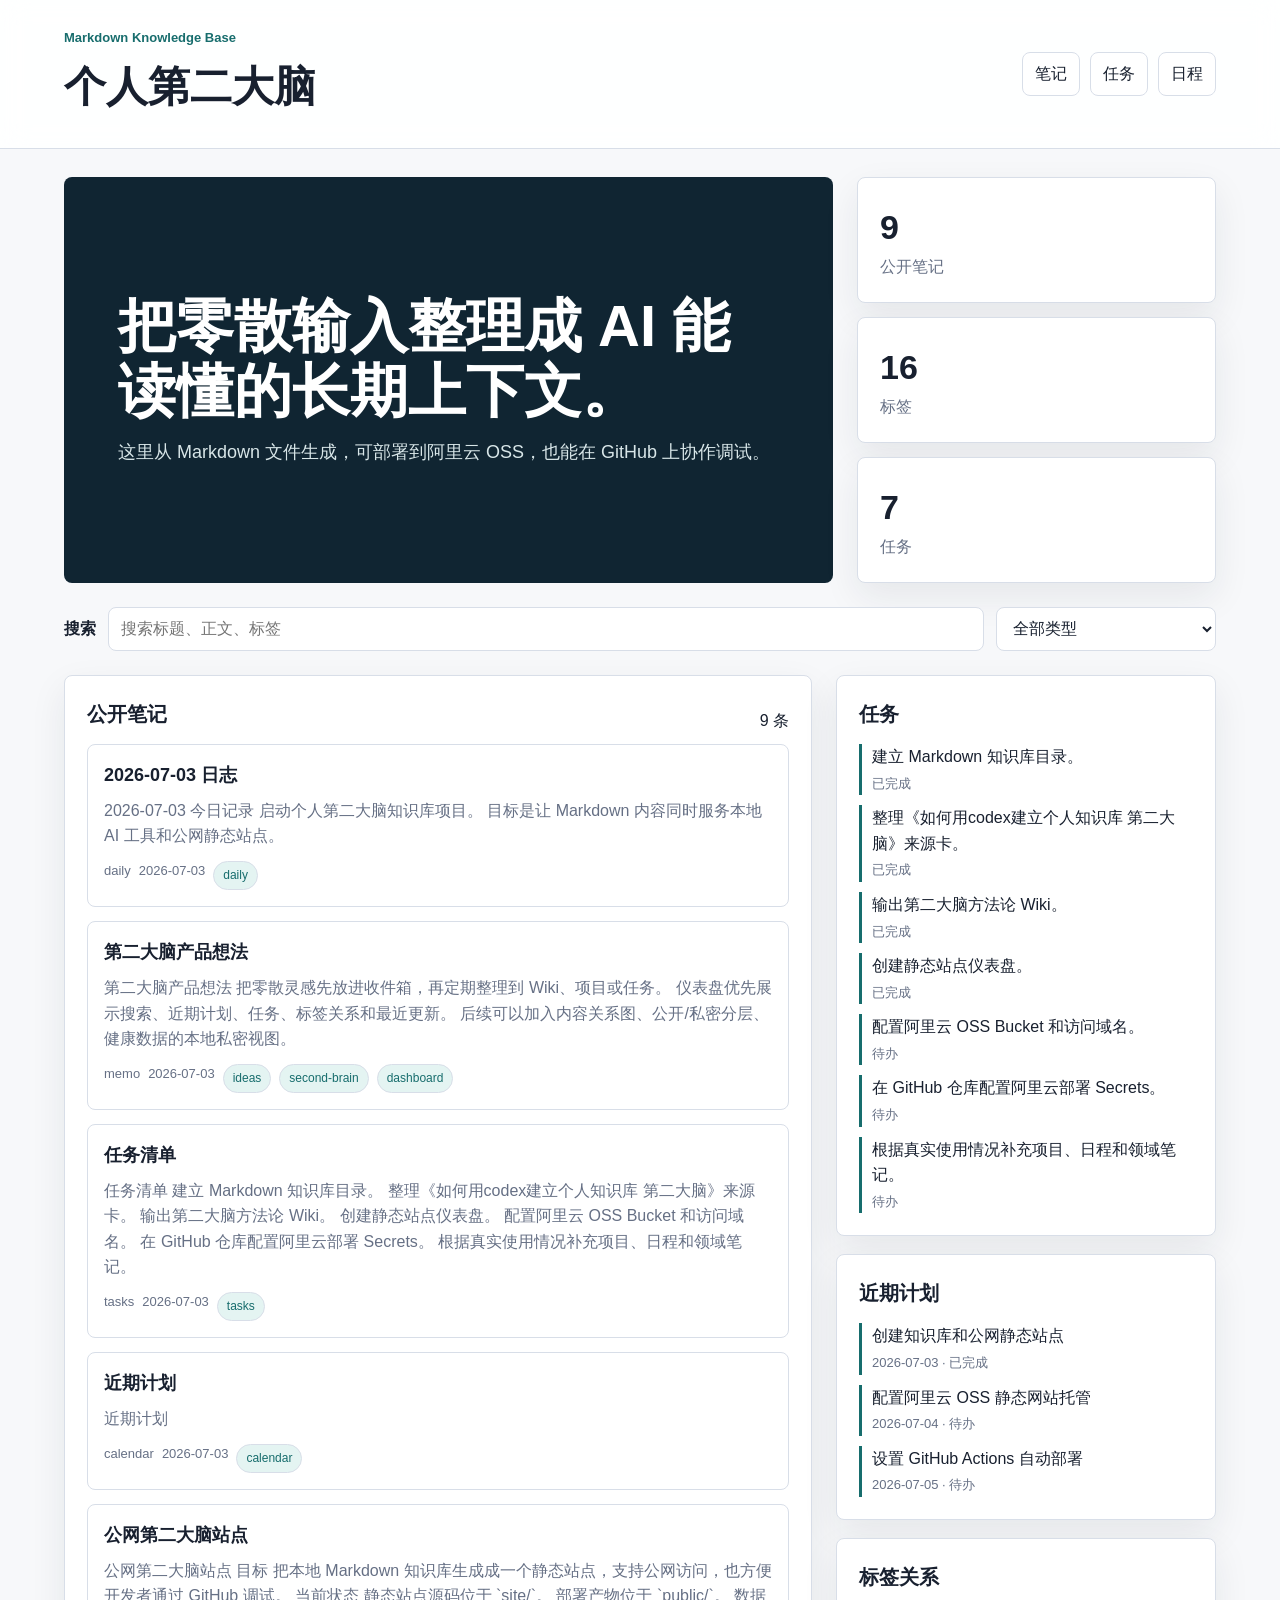
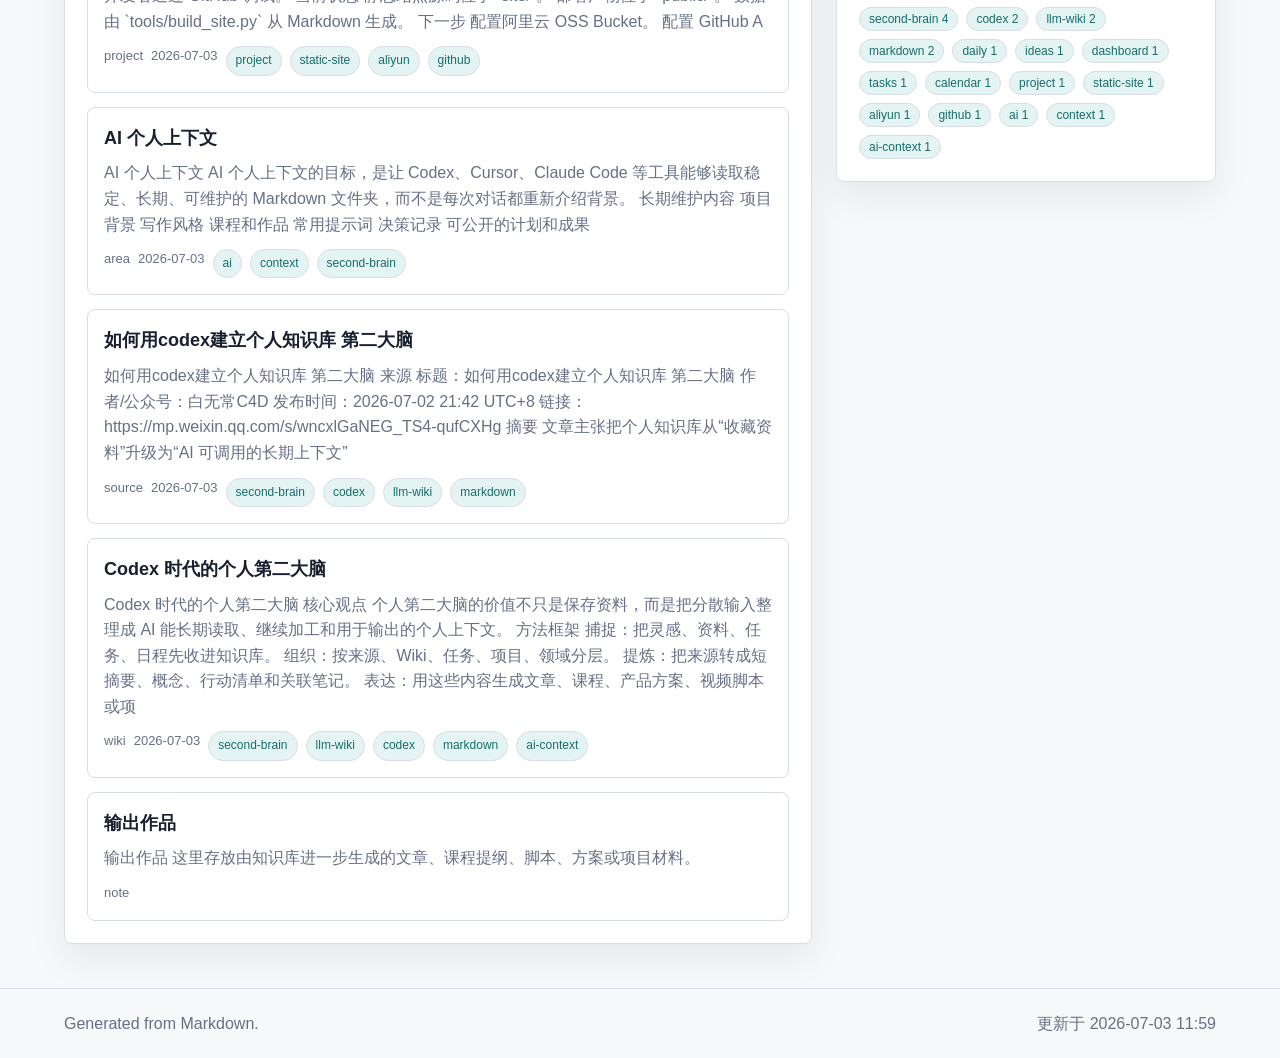
==== public/index.html @ ccd65edc "Create public second brain knowledge base" ====
<!doctype html>
<html lang="zh-CN">
  <head>
    <meta charset="utf-8">
    <meta name="viewport" content="width=device-width, initial-scale=1">
    <title>个人第二大脑</title>
    <link rel="stylesheet" href="./styles.css">
  </head>
  <body>
    <header class="topbar">
      <div>
        <p class="eyebrow">Markdown Knowledge Base</p>
        <h1>个人第二大脑</h1>
      </div>
      <nav aria-label="主要区域">
        <a href="#notes">笔记</a>
        <a href="#tasks">任务</a>
        <a href="#calendar">日程</a>
      </nav>
    </header>

    <main>
      <section class="hero">
        <div class="hero-copy">
          <h2>把零散输入整理成 AI 能读懂的长期上下文。</h2>
          <p>这里从 Markdown 文件生成，可部署到阿里云 OSS，也能在 GitHub 上协作调试。</p>
        </div>
        <div class="stats" aria-label="知识库统计">
          <div><strong id="stat-notes">0</strong><span>公开笔记</span></div>
          <div><strong id="stat-tags">0</strong><span>标签</span></div>
          <div><strong id="stat-tasks">0</strong><span>任务</span></div>
        </div>
      </section>

      <section class="toolbar" aria-label="搜索和筛选">
        <label for="search">搜索</label>
        <input id="search" type="search" placeholder="搜索标题、正文、标签">
        <select id="type-filter" aria-label="按类型筛选">
          <option value="">全部类型</option>
        </select>
      </section>

      <section class="grid">
        <article id="notes" class="panel large">
          <div class="panel-head">
            <h2>公开笔记</h2>
            <span id="result-count"></span>
          </div>
          <div id="notes-list" class="notes-list"></div>
        </article>

        <aside class="side">
          <article id="tasks" class="panel">
            <h2>任务</h2>
            <div id="tasks-list" class="compact-list"></div>
          </article>

          <article id="calendar" class="panel">
            <h2>近期计划</h2>
            <div id="events-list" class="compact-list"></div>
          </article>

          <article class="panel">
            <h2>标签关系</h2>
            <div id="tags-list" class="tags"></div>
          </article>
        </aside>
      </section>
    </main>

    <footer>
      <span>Generated from Markdown.</span>
      <span id="generated-at"></span>
    </footer>

    <script src="./data.js"></script>
    <script src="./app.js"></script>
  </body>
</html>
---- public/styles.css ----
:root {
  color-scheme: light;
  --bg: #f7f8fa;
  --text: #18202f;
  --muted: #667085;
  --line: #d8dee8;
  --panel: #ffffff;
  --accent: #176d6d;
  --accent-soft: #e4f4f2;
  --warn: #915d12;
  --shadow: 0 14px 36px rgba(22, 32, 47, 0.08);
}

* {
  box-sizing: border-box;
}

body {
  margin: 0;
  background: var(--bg);
  color: var(--text);
  font-family: -apple-system, BlinkMacSystemFont, "Segoe UI", "Noto Sans SC", "Microsoft YaHei", Arial, sans-serif;
  line-height: 1.6;
}

a {
  color: inherit;
}

.topbar {
  display: flex;
  align-items: center;
  justify-content: space-between;
  gap: 24px;
  padding: 28px clamp(18px, 5vw, 64px);
  border-bottom: 1px solid var(--line);
  background: rgba(255, 255, 255, 0.88);
  backdrop-filter: blur(14px);
  position: sticky;
  top: 0;
  z-index: 2;
}

.eyebrow {
  margin: 0 0 4px;
  color: var(--accent);
  font-size: 13px;
  font-weight: 700;
}

h1,
h2,
p {
  margin-top: 0;
}

h1 {
  margin-bottom: 0;
  font-size: clamp(26px, 4vw, 42px);
}

nav {
  display: flex;
  gap: 10px;
  flex-wrap: wrap;
}

nav a {
  border: 1px solid var(--line);
  border-radius: 8px;
  padding: 8px 12px;
  text-decoration: none;
  background: #fff;
}

main {
  padding: 28px clamp(18px, 5vw, 64px) 44px;
}

.hero {
  display: grid;
  grid-template-columns: minmax(0, 1.5fr) minmax(260px, 0.7fr);
  gap: 24px;
  align-items: stretch;
  margin-bottom: 24px;
}

.hero-copy {
  padding: clamp(28px, 5vw, 54px);
  background: #102532;
  color: #fff;
  border-radius: 8px;
  min-height: 260px;
  display: flex;
  flex-direction: column;
  justify-content: center;
}

.hero-copy h2 {
  margin-bottom: 14px;
  max-width: 820px;
  font-size: clamp(30px, 5vw, 58px);
  line-height: 1.12;
}

.hero-copy p {
  margin-bottom: 0;
  max-width: 680px;
  color: #d8e6e8;
  font-size: 18px;
}

.stats {
  display: grid;
  gap: 14px;
}

.stats div,
.panel {
  border: 1px solid var(--line);
  background: var(--panel);
  border-radius: 8px;
  box-shadow: var(--shadow);
}

.stats div {
  padding: 22px;
}

.stats strong {
  display: block;
  font-size: 34px;
}

.stats span {
  color: var(--muted);
}

.toolbar {
  display: grid;
  grid-template-columns: auto minmax(220px, 1fr) minmax(160px, 220px);
  gap: 12px;
  align-items: center;
  margin-bottom: 24px;
}

.toolbar label {
  font-weight: 700;
}

input,
select {
  width: 100%;
  min-height: 44px;
  border: 1px solid var(--line);
  border-radius: 8px;
  padding: 8px 12px;
  background: #fff;
  color: var(--text);
  font: inherit;
}

.grid {
  display: grid;
  grid-template-columns: minmax(0, 1fr) minmax(300px, 380px);
  gap: 24px;
  align-items: start;
}

.side {
  display: grid;
  gap: 18px;
  min-width: 0;
}

.panel {
  padding: 22px;
  min-width: 0;
}

.panel-head {
  display: flex;
  align-items: center;
  justify-content: space-between;
  gap: 12px;
}

.panel h2 {
  margin-bottom: 14px;
  font-size: 20px;
}

.notes-list {
  display: grid;
  gap: 14px;
}

.note {
  border: 1px solid var(--line);
  border-radius: 8px;
  padding: 16px;
  background: #fff;
  min-width: 0;
}

.note h3 {
  margin: 0 0 8px;
  font-size: 18px;
}

.note p {
  margin-bottom: 12px;
  color: var(--muted);
}

.meta {
  display: flex;
  gap: 8px;
  flex-wrap: wrap;
  color: var(--muted);
  font-size: 13px;
}

.chip,
.tags button {
  border: 1px solid var(--line);
  border-radius: 999px;
  padding: 4px 9px;
  background: var(--accent-soft);
  color: var(--accent);
  font-size: 12px;
}

.compact-list {
  display: grid;
  gap: 10px;
}

.compact-item {
  border-left: 3px solid var(--accent);
  padding-left: 10px;
  min-width: 0;
}

.compact-item p {
  margin: 0;
}

.note,
.compact-item,
.hero-copy,
.panel {
  overflow-wrap: anywhere;
}

.compact-item span {
  color: var(--muted);
  font-size: 13px;
}

.tags {
  display: flex;
  flex-wrap: wrap;
  gap: 8px;
}

.tags button {
  cursor: pointer;
}

footer {
  display: flex;
  justify-content: space-between;
  gap: 12px;
  padding: 22px clamp(18px, 5vw, 64px);
  color: var(--muted);
  border-top: 1px solid var(--line);
}

@media (max-width: 860px) {
  .topbar,
  footer {
    align-items: flex-start;
    flex-direction: column;
  }

  .hero,
  .grid,
  .toolbar {
    grid-template-columns: 1fr;
  }

  .hero-copy {
    min-height: 220px;
  }
}
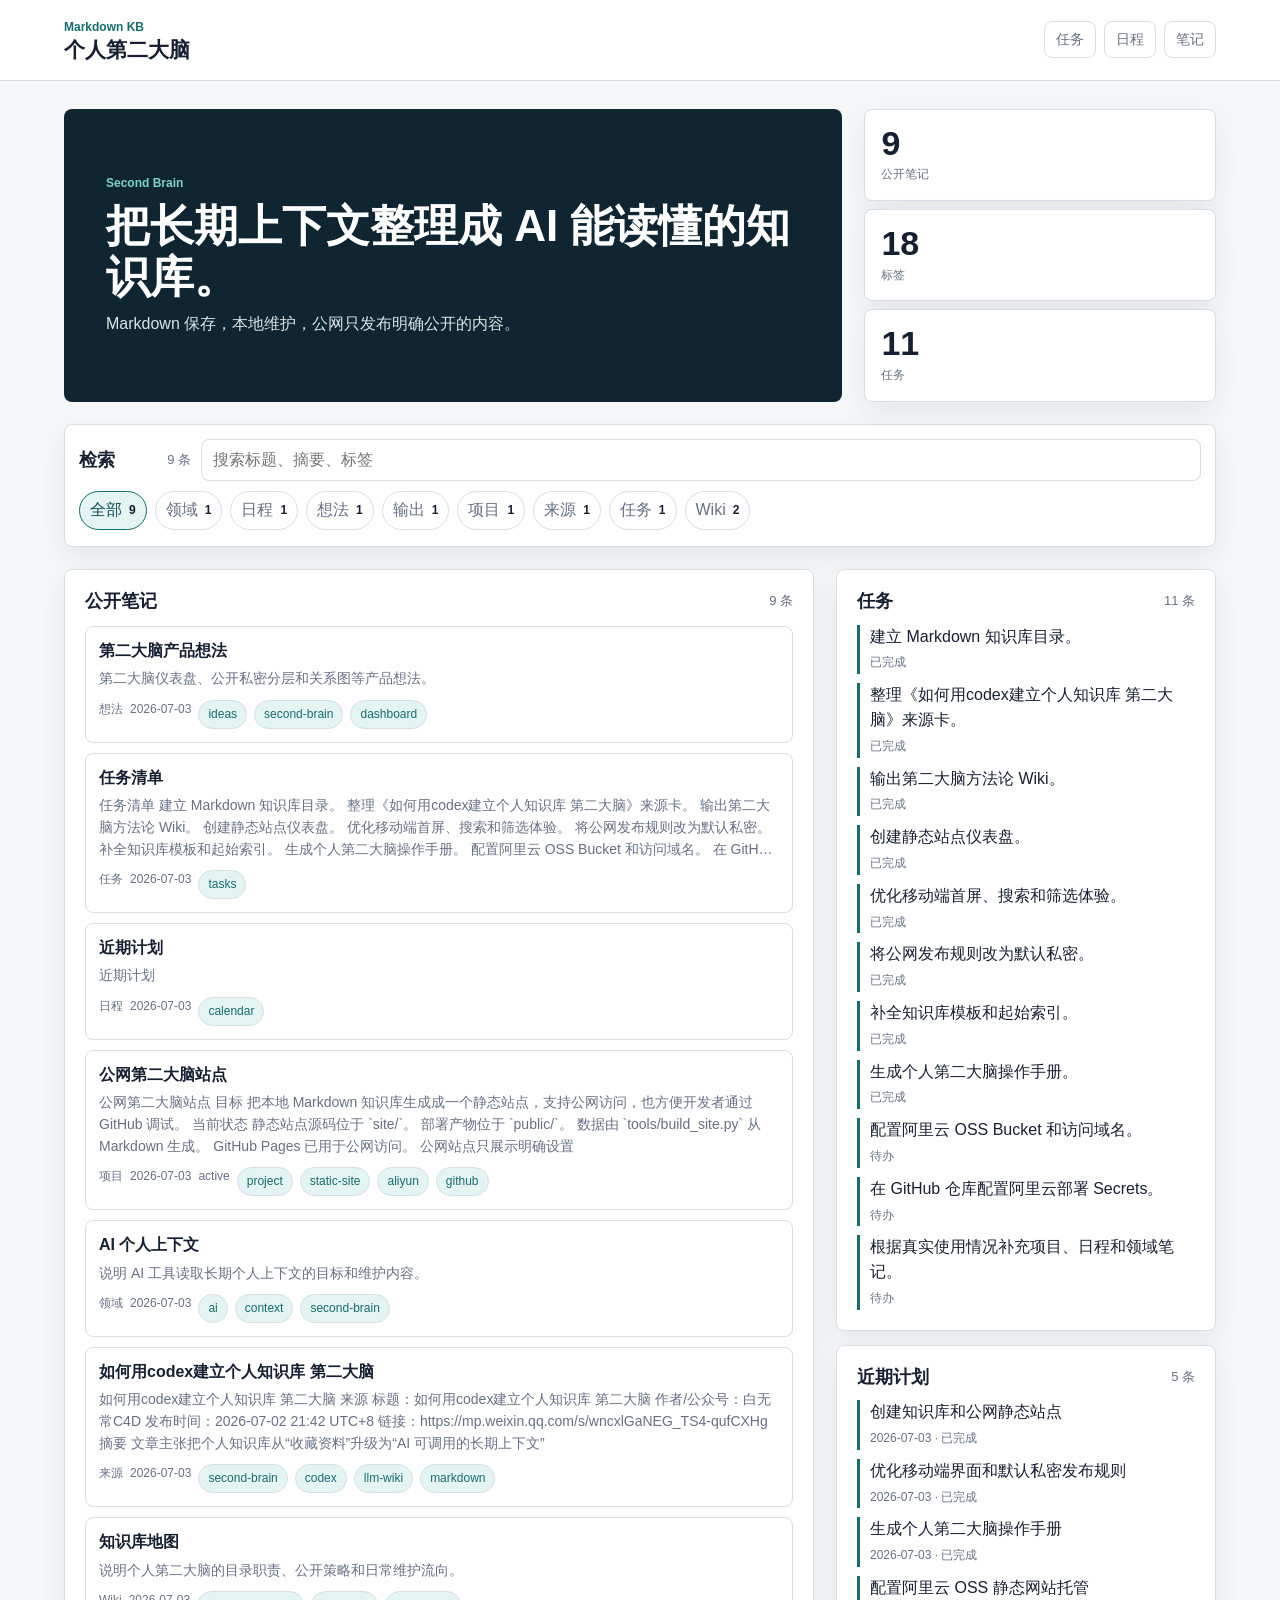
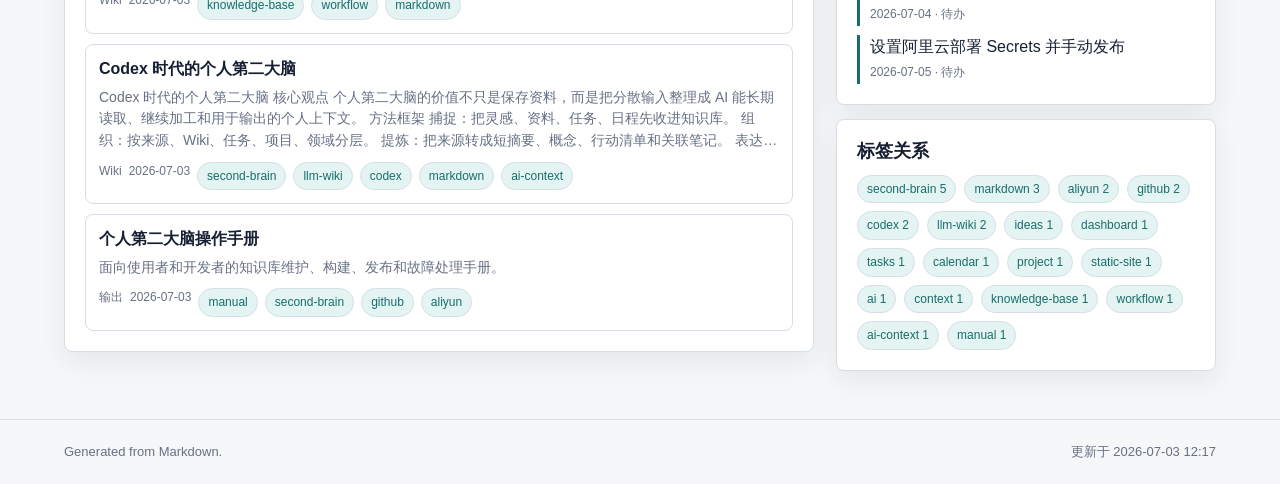
==== commit 56d95d6d: "Improve mobile knowledge base and manual" ====
--- a/public/index.html
+++ b/public/index.html
@@ -8,22 +8,23 @@
   </head>
   <body>
     <header class="topbar">
-      <div>
-        <p class="eyebrow">Markdown Knowledge Base</p>
-        <h1>个人第二大脑</h1>
-      </div>
+      <a class="brand" href="./" aria-label="个人第二大脑首页">
+        <span>Markdown KB</span>
+        <strong>个人第二大脑</strong>
+      </a>
       <nav aria-label="主要区域">
-        <a href="#notes">笔记</a>
         <a href="#tasks">任务</a>
         <a href="#calendar">日程</a>
+        <a href="#notes">笔记</a>
       </nav>
     </header>
 
     <main>
-      <section class="hero">
+      <section class="hero" aria-labelledby="hero-title">
         <div class="hero-copy">
-          <h2>把零散输入整理成 AI 能读懂的长期上下文。</h2>
-          <p>这里从 Markdown 文件生成，可部署到阿里云 OSS，也能在 GitHub 上协作调试。</p>
+          <p class="eyebrow">Second Brain</p>
+          <h1 id="hero-title">把长期上下文整理成 AI 能读懂的知识库。</h1>
+          <p>Markdown 保存，本地维护，公网只发布明确公开的内容。</p>
         </div>
         <div class="stats" aria-label="知识库统计">
           <div><strong id="stat-notes">0</strong><span>公开笔记</span></div>
@@ -32,31 +33,30 @@
         </div>
       </section>
 
-      <section class="toolbar" aria-label="搜索和筛选">
-        <label for="search">搜索</label>
-        <input id="search" type="search" placeholder="搜索标题、正文、标签">
-        <select id="type-filter" aria-label="按类型筛选">
-          <option value="">全部类型</option>
-        </select>
+      <section class="toolbar" aria-labelledby="search-title">
+        <div class="toolbar-head">
+          <h2 id="search-title">检索</h2>
+          <span id="result-count"></span>
+        </div>
+        <input id="search" type="search" placeholder="搜索标题、摘要、标签" autocomplete="off">
+        <div id="type-filters" class="type-filters" aria-label="按类型筛选"></div>
       </section>
 
-      <section class="grid">
-        <article id="notes" class="panel large">
-          <div class="panel-head">
-            <h2>公开笔记</h2>
-            <span id="result-count"></span>
-          </div>
-          <div id="notes-list" class="notes-list"></div>
-        </article>
-
-        <aside class="side">
+      <section class="dashboard-grid">
+        <aside class="side" aria-label="近期概览">
           <article id="tasks" class="panel">
-            <h2>任务</h2>
+            <div class="panel-head">
+              <h2>任务</h2>
+              <span id="task-count"></span>
+            </div>
             <div id="tasks-list" class="compact-list"></div>
           </article>
 
           <article id="calendar" class="panel">
-            <h2>近期计划</h2>
+            <div class="panel-head">
+              <h2>近期计划</h2>
+              <span id="event-count"></span>
+            </div>
             <div id="events-list" class="compact-list"></div>
           </article>
 
@@ -65,6 +65,14 @@
             <div id="tags-list" class="tags"></div>
           </article>
         </aside>
+
+        <article id="notes" class="panel notes-panel">
+          <div class="panel-head">
+            <h2>公开笔记</h2>
+            <span id="notes-count"></span>
+          </div>
+          <div id="notes-list" class="notes-list"></div>
+        </article>
       </section>
     </main>
 
@@ -77,4 +85,3 @@
     <script src="./app.js"></script>
   </body>
 </html>
-
--- a/public/styles.css
+++ b/public/styles.css
@@ -1,18 +1,25 @@
 :root {
   color-scheme: light;
-  --bg: #f7f8fa;
-  --text: #18202f;
+  --bg: #f6f7f9;
+  --text: #172033;
   --muted: #667085;
-  --line: #d8dee8;
+  --line: #d7dee8;
   --panel: #ffffff;
   --accent: #176d6d;
+  --accent-strong: #0f4f54;
   --accent-soft: #e4f4f2;
-  --warn: #915d12;
-  --shadow: 0 14px 36px rgba(22, 32, 47, 0.08);
+  --ink: #102532;
+  --warm: #a66210;
+  --warm-soft: #fff2dc;
+  --shadow: 0 10px 28px rgba(22, 32, 47, 0.08);
 }
 
 * {
   box-sizing: border-box;
+}
+
+html {
+  scroll-behavior: smooth;
 }
 
 body {
@@ -20,32 +27,85 @@
   background: var(--bg);
   color: var(--text);
   font-family: -apple-system, BlinkMacSystemFont, "Segoe UI", "Noto Sans SC", "Microsoft YaHei", Arial, sans-serif;
-  line-height: 1.6;
+  line-height: 1.55;
 }
 
 a {
   color: inherit;
 }
 
+button,
+input {
+  font: inherit;
+}
+
+button:focus-visible,
+input:focus-visible,
+a:focus-visible {
+  outline: 3px solid rgba(23, 109, 109, 0.28);
+  outline-offset: 2px;
+}
+
 .topbar {
-  display: flex;
+  display: grid;
+  grid-template-columns: minmax(0, 1fr) auto;
   align-items: center;
-  justify-content: space-between;
-  gap: 24px;
-  padding: 28px clamp(18px, 5vw, 64px);
+  gap: 10px;
+  padding: 12px 16px;
   border-bottom: 1px solid var(--line);
-  background: rgba(255, 255, 255, 0.88);
+  background: rgba(255, 255, 255, 0.94);
   backdrop-filter: blur(14px);
   position: sticky;
   top: 0;
-  z-index: 2;
-}
-
+  z-index: 5;
+}
+
+.brand {
+  display: grid;
+  gap: 1px;
+  text-decoration: none;
+}
+
+.brand span,
 .eyebrow {
-  margin: 0 0 4px;
   color: var(--accent);
-  font-size: 13px;
-  font-weight: 700;
+  font-size: 12px;
+  font-weight: 750;
+  letter-spacing: 0;
+}
+
+.brand strong {
+  font-size: 21px;
+  line-height: 1.15;
+}
+
+nav {
+  display: flex;
+  gap: 8px;
+  justify-self: end;
+  overflow-x: auto;
+  padding-bottom: 1px;
+  scrollbar-width: none;
+}
+
+nav::-webkit-scrollbar,
+.type-filters::-webkit-scrollbar {
+  display: none;
+}
+
+nav a {
+  flex: 0 0 auto;
+  border: 1px solid var(--line);
+  border-radius: 8px;
+  padding: 7px 11px;
+  text-decoration: none;
+  background: #fff;
+  color: var(--muted);
+  font-size: 14px;
+}
+
+main {
+  padding: 14px 16px 34px;
 }
 
 h1,
@@ -55,129 +115,83 @@
 }
 
 h1 {
+  margin-bottom: 10px;
+  max-width: 780px;
+  font-size: clamp(26px, 8vw, 44px);
+  line-height: 1.16;
+}
+
+h2 {
+  font-size: 18px;
+  line-height: 1.25;
+}
+
+.hero {
+  display: grid;
+  gap: 12px;
+  margin-bottom: 14px;
+}
+
+.hero-copy {
+  min-width: 0;
+  padding: 18px;
+  border-radius: 8px;
+  background: var(--ink);
+  color: #fff;
+  overflow-wrap: anywhere;
+}
+
+.hero-copy p:last-child {
   margin-bottom: 0;
-  font-size: clamp(26px, 4vw, 42px);
-}
-
-nav {
-  display: flex;
-  gap: 10px;
-  flex-wrap: wrap;
-}
-
-nav a {
+  color: #d8e6e8;
+}
+
+.eyebrow {
+  margin: 0 0 7px;
+  color: #7cd4c8;
+}
+
+.stats {
+  display: grid;
+  grid-template-columns: repeat(3, minmax(0, 1fr));
+  gap: 8px;
+}
+
+.stats div,
+.panel,
+.toolbar {
   border: 1px solid var(--line);
   border-radius: 8px;
-  padding: 8px 12px;
-  text-decoration: none;
-  background: #fff;
-}
-
-main {
-  padding: 28px clamp(18px, 5vw, 64px) 44px;
-}
-
-.hero {
-  display: grid;
-  grid-template-columns: minmax(0, 1.5fr) minmax(260px, 0.7fr);
-  gap: 24px;
-  align-items: stretch;
-  margin-bottom: 24px;
-}
-
-.hero-copy {
-  padding: clamp(28px, 5vw, 54px);
-  background: #102532;
-  color: #fff;
-  border-radius: 8px;
-  min-height: 260px;
-  display: flex;
-  flex-direction: column;
-  justify-content: center;
-}
-
-.hero-copy h2 {
-  margin-bottom: 14px;
-  max-width: 820px;
-  font-size: clamp(30px, 5vw, 58px);
-  line-height: 1.12;
-}
-
-.hero-copy p {
-  margin-bottom: 0;
-  max-width: 680px;
-  color: #d8e6e8;
-  font-size: 18px;
-}
-
-.stats {
-  display: grid;
-  gap: 14px;
-}
-
-.stats div,
-.panel {
-  border: 1px solid var(--line);
   background: var(--panel);
-  border-radius: 8px;
   box-shadow: var(--shadow);
 }
 
 .stats div {
-  padding: 22px;
+  min-width: 0;
+  padding: 11px 9px;
 }
 
 .stats strong {
   display: block;
-  font-size: 34px;
+  font-size: clamp(21px, 7vw, 34px);
+  line-height: 1.05;
 }
 
 .stats span {
-  color: var(--muted);
+  display: block;
+  margin-top: 4px;
+  color: var(--muted);
+  font-size: 12px;
 }
 
 .toolbar {
   display: grid;
-  grid-template-columns: auto minmax(220px, 1fr) minmax(160px, 220px);
-  gap: 12px;
-  align-items: center;
-  margin-bottom: 24px;
-}
-
-.toolbar label {
-  font-weight: 700;
-}
-
-input,
-select {
-  width: 100%;
-  min-height: 44px;
-  border: 1px solid var(--line);
-  border-radius: 8px;
-  padding: 8px 12px;
-  background: #fff;
-  color: var(--text);
-  font: inherit;
-}
-
-.grid {
-  display: grid;
-  grid-template-columns: minmax(0, 1fr) minmax(300px, 380px);
-  gap: 24px;
-  align-items: start;
-}
-
-.side {
-  display: grid;
-  gap: 18px;
-  min-width: 0;
-}
-
-.panel {
-  padding: 22px;
-  min-width: 0;
-}
-
+  gap: 10px;
+  margin-bottom: 14px;
+  padding: 13px;
+}
+
+.toolbar-head,
 .panel-head {
   display: flex;
   align-items: center;
@@ -185,46 +199,128 @@
   gap: 12px;
 }
 
+.toolbar h2,
 .panel h2 {
-  margin-bottom: 14px;
-  font-size: 20px;
-}
-
-.notes-list {
-  display: grid;
-  gap: 14px;
-}
-
-.note {
+  margin-bottom: 0;
+}
+
+.toolbar-head span,
+.panel-head span {
+  color: var(--muted);
+  font-size: 13px;
+  white-space: nowrap;
+}
+
+input {
+  width: 100%;
+  min-height: 42px;
   border: 1px solid var(--line);
   border-radius: 8px;
-  padding: 16px;
+  padding: 8px 11px;
   background: #fff;
-  min-width: 0;
-}
-
-.note h3 {
-  margin: 0 0 8px;
-  font-size: 18px;
-}
-
-.note p {
-  margin-bottom: 12px;
-  color: var(--muted);
-}
-
-.meta {
+  color: var(--text);
+}
+
+.type-filters {
   display: flex;
   gap: 8px;
-  flex-wrap: wrap;
-  color: var(--muted);
-  font-size: 13px;
-}
-
+  overflow-x: auto;
+  padding-bottom: 2px;
+  scrollbar-width: none;
+}
+
+.filter-chip,
 .chip,
 .tags button {
   border: 1px solid var(--line);
   border-radius: 999px;
+}
+
+.filter-chip {
+  display: inline-flex;
+  align-items: center;
+  gap: 7px;
+  flex: 0 0 auto;
+  min-height: 34px;
+  padding: 6px 10px;
+  background: #fff;
+  color: var(--muted);
+  cursor: pointer;
+}
+
+.filter-chip strong {
+  color: var(--text);
+  font-size: 12px;
+}
+
+.filter-chip[aria-pressed="true"] {
+  border-color: var(--accent);
+  background: var(--accent-soft);
+  color: var(--accent-strong);
+}
+
+.dashboard-grid {
+  display: grid;
+  gap: 14px;
+  align-items: start;
+}
+
+.side {
+  display: grid;
+  gap: 14px;
+  min-width: 0;
+}
+
+.panel {
+  min-width: 0;
+  padding: 15px;
+}
+
+.notes-panel {
+  display: grid;
+  gap: 13px;
+}
+
+.notes-list {
+  display: grid;
+  gap: 10px;
+}
+
+.note {
+  min-width: 0;
+  border: 1px solid var(--line);
+  border-radius: 8px;
+  padding: 13px;
+  background: #fff;
+  overflow-wrap: anywhere;
+}
+
+.note h3 {
+  margin: 0 0 7px;
+  font-size: 16px;
+  line-height: 1.35;
+}
+
+.note p {
+  display: -webkit-box;
+  margin-bottom: 10px;
+  color: var(--muted);
+  font-size: 14px;
+  overflow: hidden;
+  -webkit-box-orient: vertical;
+  -webkit-line-clamp: 2;
+}
+
+.meta {
+  display: flex;
+  gap: 7px;
+  flex-wrap: wrap;
+  color: var(--muted);
+  font-size: 12px;
+}
+
+.chip,
+.tags button {
   padding: 4px 9px;
   background: var(--accent-soft);
   color: var(--accent);
@@ -233,64 +329,164 @@
 
 .compact-list {
   display: grid;
-  gap: 10px;
+  gap: 9px;
+  margin-top: 12px;
 }
 
 .compact-item {
+  min-width: 0;
   border-left: 3px solid var(--accent);
   padding-left: 10px;
-  min-width: 0;
+  overflow-wrap: anywhere;
 }
 
 .compact-item p {
   margin: 0;
-}
-
-.note,
-.compact-item,
-.hero-copy,
-.panel {
-  overflow-wrap: anywhere;
+  color: var(--text);
 }
 
 .compact-item span {
   color: var(--muted);
-  font-size: 13px;
+  font-size: 12px;
 }
 
 .tags {
   display: flex;
   flex-wrap: wrap;
   gap: 8px;
+  margin-top: 12px;
 }
 
 .tags button {
   cursor: pointer;
 }
 
+.empty {
+  margin: 0;
+  color: var(--muted);
+}
+
 footer {
   display: flex;
-  justify-content: space-between;
-  gap: 12px;
-  padding: 22px clamp(18px, 5vw, 64px);
+  flex-direction: column;
+  gap: 4px;
+  padding: 18px 16px;
   color: var(--muted);
   border-top: 1px solid var(--line);
-}
-
-@media (max-width: 860px) {
-  .topbar,
+  font-size: 13px;
+}
+
+@media (max-width: 767px) {
+  .compact-list .compact-item:nth-child(n + 5) {
+    display: none;
+  }
+}
+
+@media (min-width: 768px) {
+  .topbar {
+    padding: 16px 32px;
+  }
+
+  main {
+    padding: 24px 32px 42px;
+  }
+
+  .hero {
+    grid-template-columns: minmax(0, 1.35fr) minmax(210px, 0.65fr);
+    gap: 16px;
+    margin-bottom: 16px;
+  }
+
+  .hero-copy {
+    display: flex;
+    min-height: 224px;
+    flex-direction: column;
+    justify-content: center;
+    padding: 30px;
+  }
+
+  .stats {
+    grid-template-columns: 1fr;
+  }
+
+  .stats div {
+    padding: 16px;
+  }
+
+  .toolbar {
+    grid-template-columns: auto minmax(280px, 1fr);
+    align-items: center;
+    padding: 14px;
+  }
+
+  .toolbar-head {
+    min-width: 112px;
+  }
+
+  .type-filters {
+    grid-column: 1 / -1;
+  }
+
+  .dashboard-grid {
+    grid-template-columns: minmax(0, 1fr) minmax(260px, 320px);
+    gap: 16px;
+  }
+
+  .notes-panel {
+    grid-column: 1;
+    grid-row: 1;
+  }
+
+  .side {
+    grid-column: 2;
+    grid-row: 1;
+  }
+
+  .note p {
+    -webkit-line-clamp: 3;
+  }
+
   footer {
-    align-items: flex-start;
-    flex-direction: column;
-  }
-
-  .hero,
-  .grid,
+    flex-direction: row;
+    justify-content: space-between;
+    padding: 20px 32px;
+  }
+}
+
+@media (min-width: 1024px) {
+  .topbar {
+    padding: 18px clamp(40px, 5vw, 64px);
+  }
+
+  main {
+    padding: 28px clamp(40px, 5vw, 64px) 48px;
+  }
+
+  .hero {
+    grid-template-columns: minmax(0, 1.55fr) minmax(280px, 0.7fr);
+    gap: 22px;
+    margin-bottom: 22px;
+  }
+
+  .hero-copy {
+    min-height: 254px;
+    padding: 42px;
+  }
+
+  .dashboard-grid {
+    grid-template-columns: minmax(0, 1fr) minmax(300px, 380px);
+    gap: 22px;
+  }
+
   .toolbar {
-    grid-template-columns: 1fr;
-  }
-
-  .hero-copy {
-    min-height: 220px;
-  }
-}
+    margin-bottom: 22px;
+  }
+
+  .panel {
+    padding: 20px;
+  }
+
+  footer {
+    padding: 22px clamp(40px, 5vw, 64px);
+  }
+}
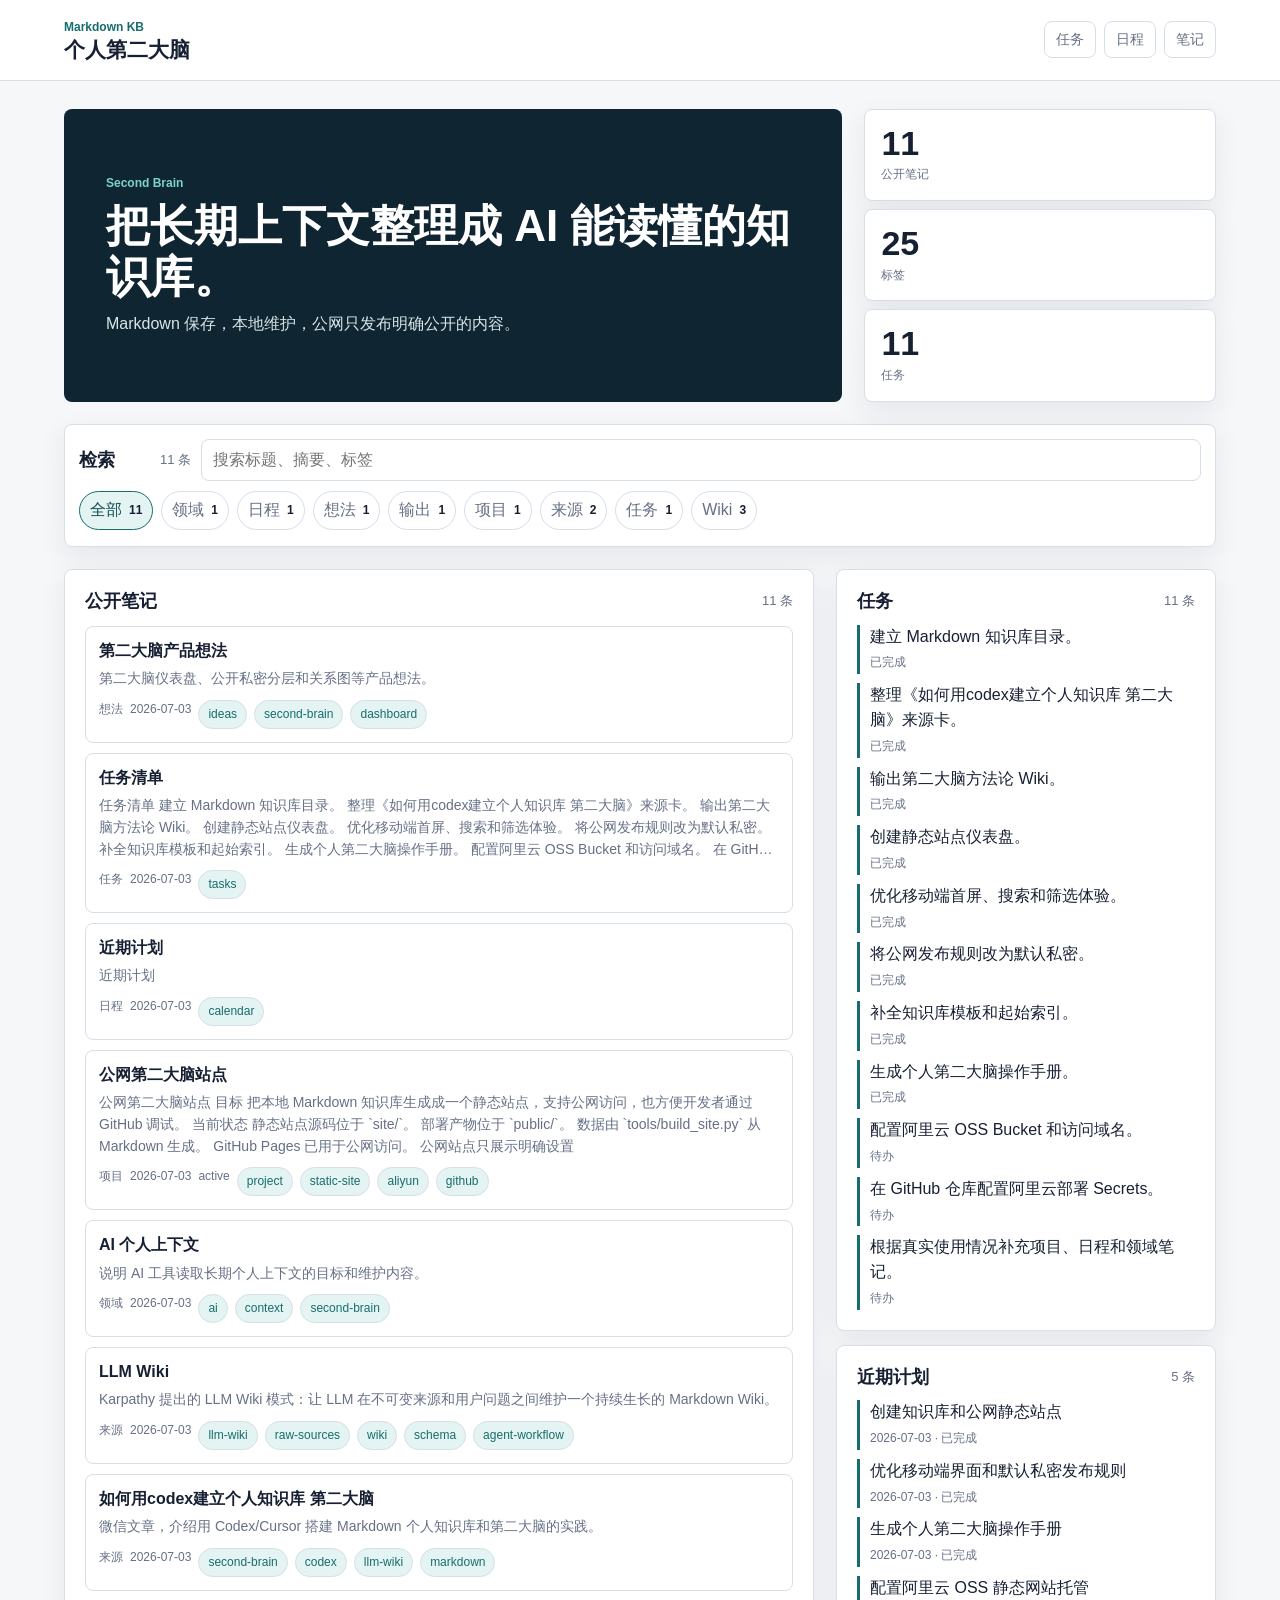
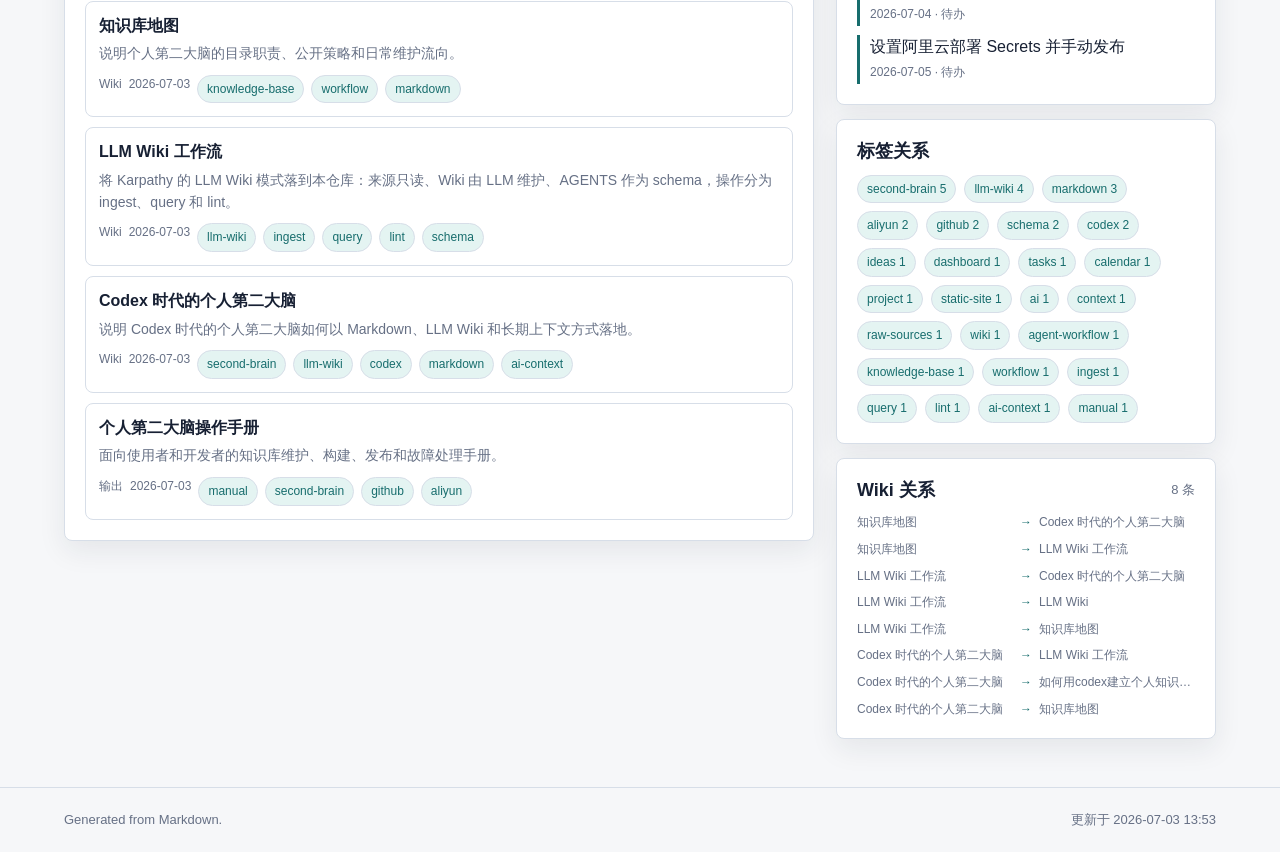
==== commit fa46348c: "Add knowledge base gates and wiki graph data" ====
--- a/public/index.html
+++ b/public/index.html
@@ -64,6 +64,14 @@
             <h2>标签关系</h2>
             <div id="tags-list" class="tags"></div>
           </article>
+
+          <article class="panel">
+            <div class="panel-head">
+              <h2>Wiki 关系</h2>
+              <span id="graph-count"></span>
+            </div>
+            <div id="graph-list" class="graph-list"></div>
+          </article>
         </aside>
 
         <article id="notes" class="panel notes-panel">
--- a/public/styles.css
+++ b/public/styles.css
@@ -361,6 +361,33 @@
   cursor: pointer;
 }
 
+.graph-list {
+  display: grid;
+  gap: 8px;
+  margin-top: 12px;
+}
+
+.graph-edge {
+  display: grid;
+  grid-template-columns: minmax(0, 1fr) auto minmax(0, 1fr);
+  gap: 7px;
+  align-items: center;
+  min-width: 0;
+  color: var(--muted);
+  font-size: 12px;
+}
+
+.graph-edge span {
+  min-width: 0;
+  overflow: hidden;
+  text-overflow: ellipsis;
+  white-space: nowrap;
+}
+
+.graph-edge strong {
+  color: var(--accent);
+}
+
 .empty {
   margin: 0;
   color: var(--muted);
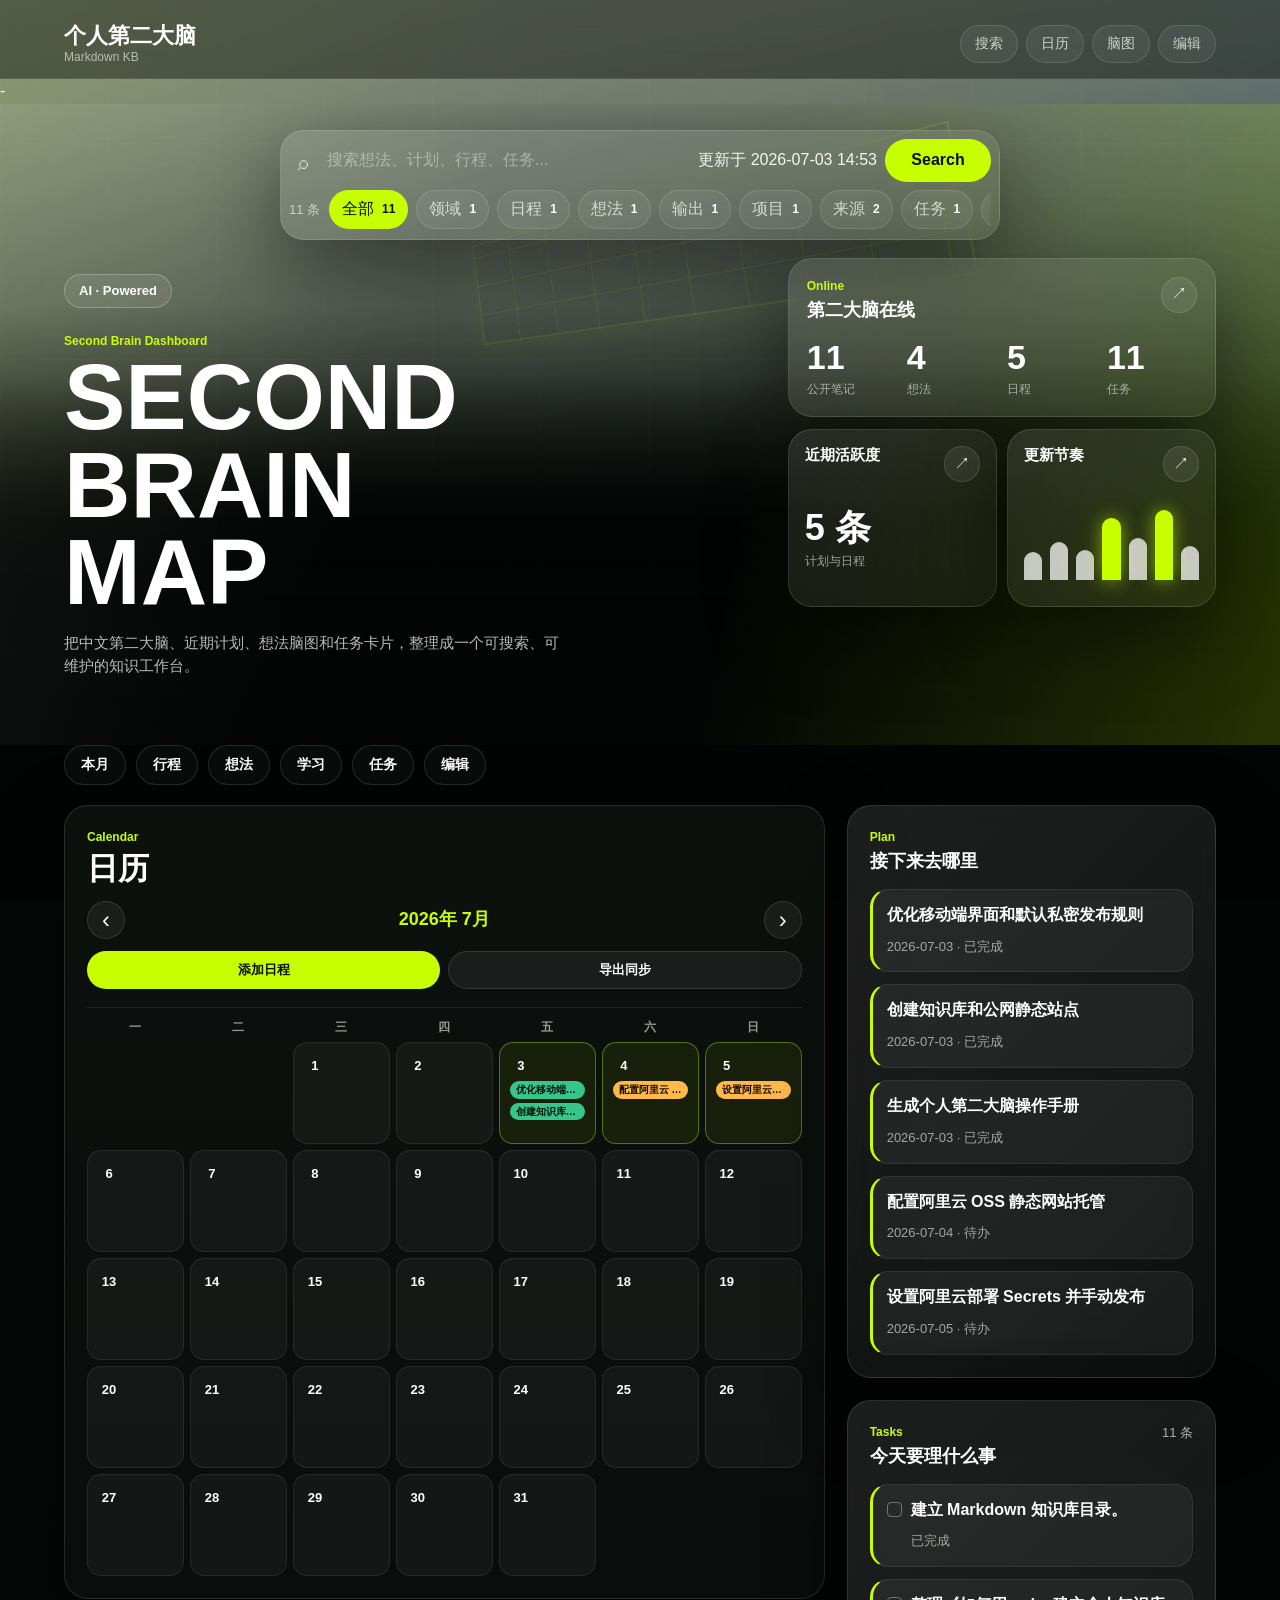
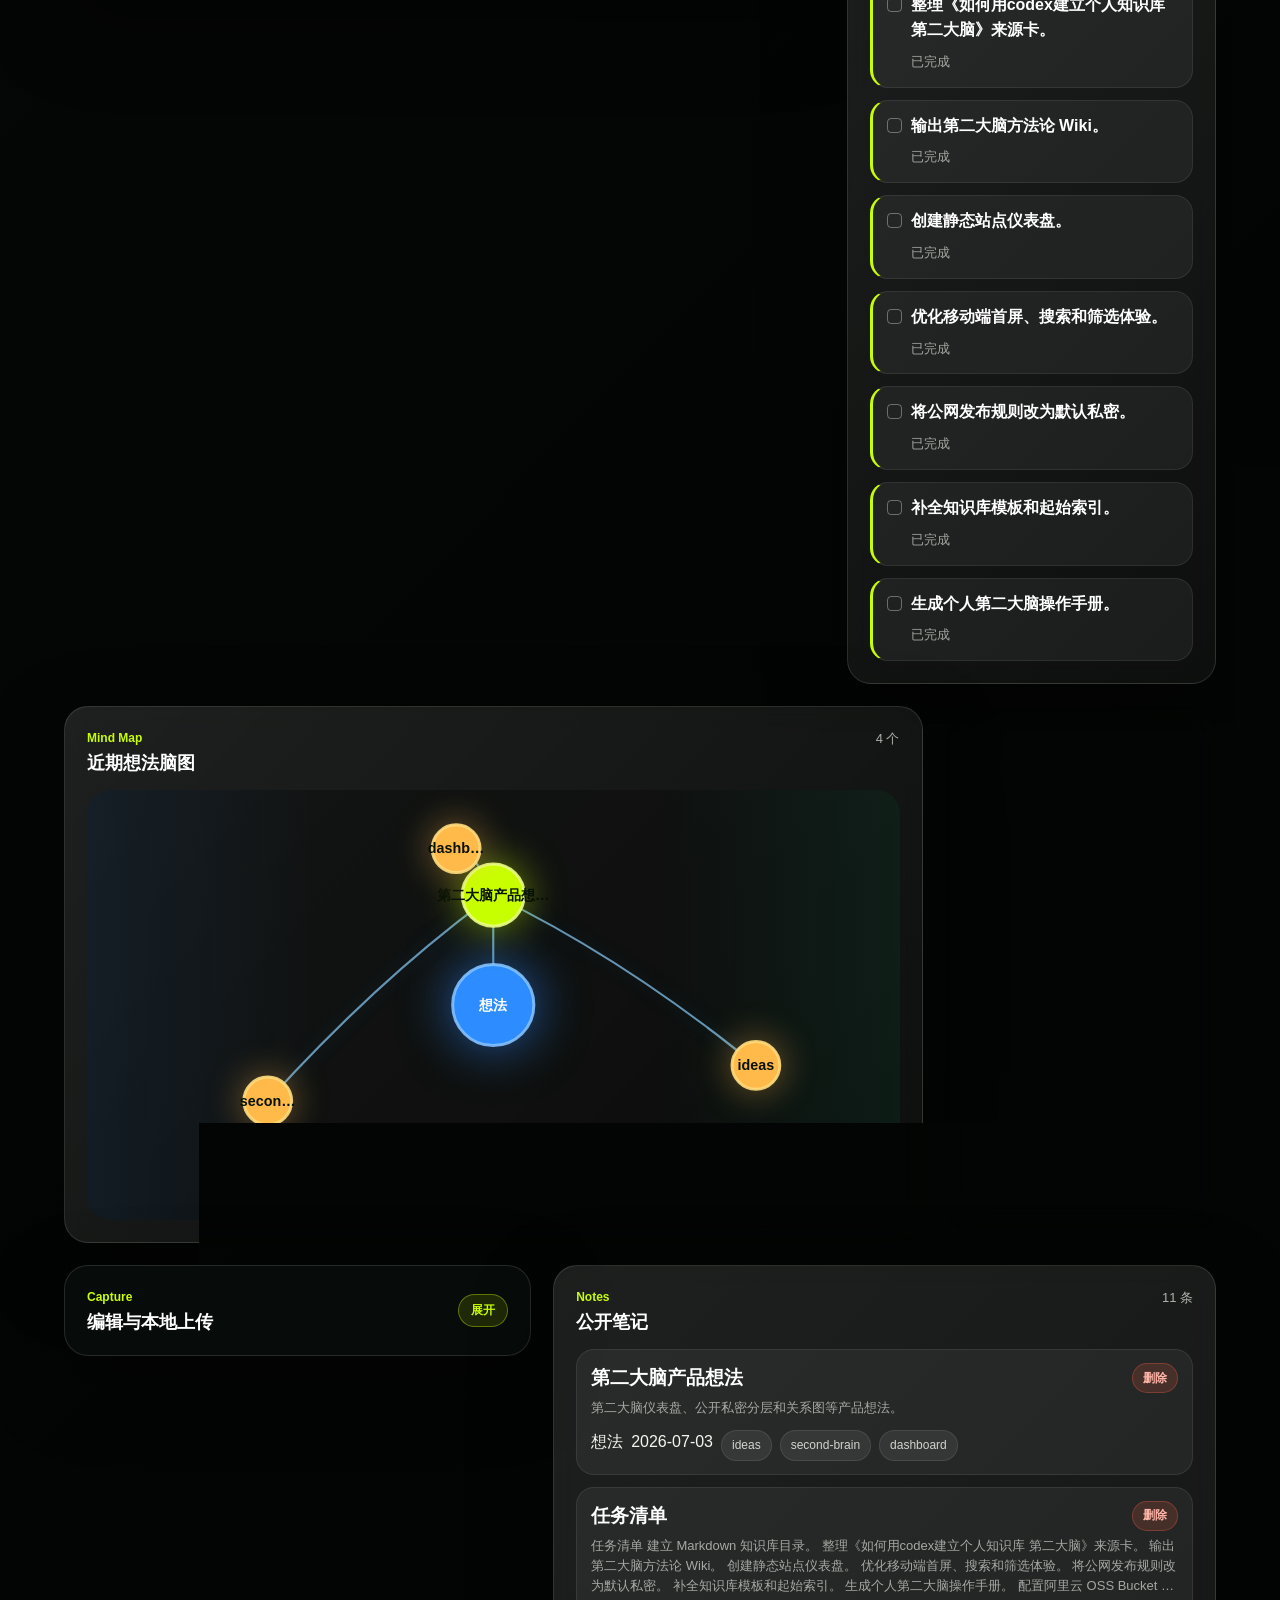
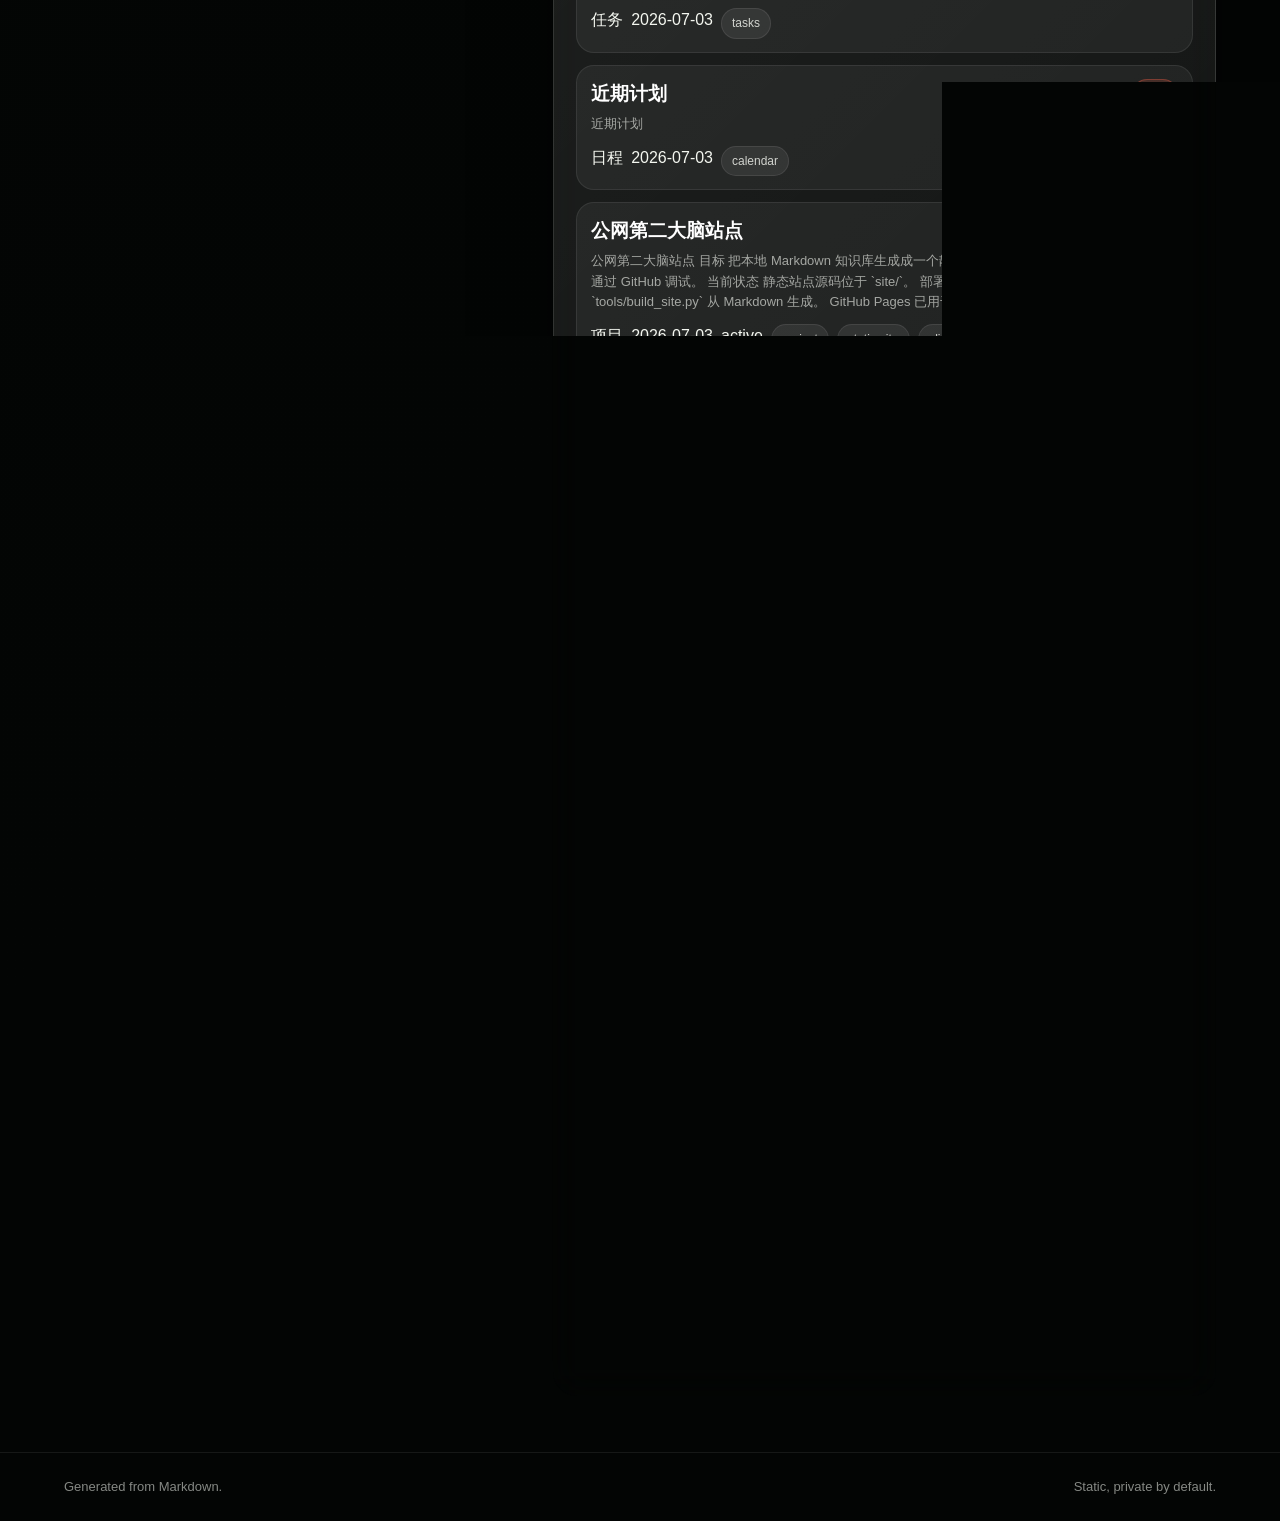
==== commit 7c5e2e62: "Update second brain dashboard controls" ====
--- a/public/index.html
+++ b/public/index.html
@@ -3,80 +3,239 @@
   <head>
     <meta charset="utf-8">
     <meta name="viewport" content="width=device-width, initial-scale=1">
-    <title>个人第二大脑</title>
+    <title>个人第二大脑仪表盘</title>
     <link rel="stylesheet" href="./styles.css">
   </head>
   <body>
     <header class="topbar">
-      <a class="brand" href="./" aria-label="个人第二大脑首页">
+      <a class="brand" href="./" aria-label="个人第二大脑仪表盘首页">
+        <strong>个人第二大脑</strong>
         <span>Markdown KB</span>
-        <strong>个人第二大脑</strong>
       </a>
       <nav aria-label="主要区域">
-        <a href="#tasks">任务</a>
-        <a href="#calendar">日程</a>
-        <a href="#notes">笔记</a>
+        <a href="#search-panel">搜索</a>
+        <a href="#calendar">日历</a>
+        <a href="#ideas">脑图</a>
+        <a href="#editor">编辑</a>
       </nav>
     </header>
-
+-
     <main>
       <section class="hero" aria-labelledby="hero-title">
+        <div class="hero-grid" aria-hidden="true"></div>
         <div class="hero-copy">
-          <p class="eyebrow">Second Brain</p>
-          <h1 id="hero-title">把长期上下文整理成 AI 能读懂的知识库。</h1>
-          <p>Markdown 保存，本地维护，公网只发布明确公开的内容。</p>
+          <p class="badge">AI · Powered</p>
+          <p class="eyebrow">Second Brain Dashboard</p>
+          <h1 id="hero-title">SECOND<br>BRAIN<br>MAP</h1>
+          <p class="hero-summary">把中文第二大脑、近期计划、想法脑图和任务卡片，整理成一个可搜索、可维护的知识工作台。</p>
         </div>
-        <div class="stats" aria-label="知识库统计">
-          <div><strong id="stat-notes">0</strong><span>公开笔记</span></div>
-          <div><strong id="stat-tags">0</strong><span>标签</span></div>
-          <div><strong id="stat-tasks">0</strong><span>任务</span></div>
-        </div>
+
+        <section id="search-panel" class="search-panel hero-search" aria-labelledby="search-title">
+          <div class="search-row">
+            <span class="search-icon" aria-hidden="true">⌕</span>
+            <label class="sr-only" for="search" id="search-title">搜索知识库</label>
+            <input id="search" type="search" placeholder="搜索想法、计划、行程、任务..." autocomplete="off">
+            <span id="generated-at"></span>
+            <button class="search-submit" type="button">Search</button>
+          </div>
+          <div class="search-meta">
+            <span id="result-count"></span>
+            <div id="type-filters" class="type-filters" aria-label="按类型筛选"></div>
+          </div>
+        </section>
+
+        <aside class="hero-side" aria-label="知识库概览">
+          <article class="glass-card stats-card">
+            <div class="panel-head">
+              <div>
+                <p class="eyebrow">Online</p>
+                <h2>第二大脑在线</h2>
+              </div>
+              <a class="round-link" href="#notes" aria-label="查看公开笔记">↗</a>
+            </div>
+            <div class="stats" aria-label="知识库统计">
+              <div><strong id="stat-notes">0</strong><span>公开笔记</span></div>
+              <div><strong id="stat-ideas">0</strong><span>想法</span></div>
+              <div><strong id="stat-events">0</strong><span>日程</span></div>
+              <div><strong id="stat-tasks">0</strong><span>任务</span></div>
+            </div>
+          </article>
+
+          <div class="hero-mini-grid">
+            <article class="glass-card mini-card">
+              <div class="panel-head">
+                <h2>近期活跃度</h2>
+                <a class="round-link" href="#plans" aria-label="查看近期计划">↗</a>
+              </div>
+              <strong id="event-count">0 条</strong>
+              <span>计划与日程</span>
+            </article>
+            <article class="glass-card mini-card rhythm-card">
+              <div class="panel-head">
+                <h2>更新节奏</h2>
+                <a class="round-link" href="#tasks" aria-label="查看任务">↗</a>
+              </div>
+              <div class="bar-rhythm" aria-hidden="true">
+                <i></i><i></i><i></i><i></i><i></i><i></i><i></i>
+              </div>
+            </article>
+          </div>
+        </aside>
       </section>
 
-      <section class="toolbar" aria-labelledby="search-title">
-        <div class="toolbar-head">
-          <h2 id="search-title">检索</h2>
-          <span id="result-count"></span>
-        </div>
-        <input id="search" type="search" placeholder="搜索标题、摘要、标签" autocomplete="off">
-        <div id="type-filters" class="type-filters" aria-label="按类型筛选"></div>
-      </section>
-
-      <section class="dashboard-grid">
-        <aside class="side" aria-label="近期概览">
-          <article id="tasks" class="panel">
-            <div class="panel-head">
-              <h2>任务</h2>
-              <span id="task-count"></span>
-            </div>
-            <div id="tasks-list" class="compact-list"></div>
-          </article>
-
-          <article id="calendar" class="panel">
-            <div class="panel-head">
-              <h2>近期计划</h2>
-              <span id="event-count"></span>
-            </div>
-            <div id="events-list" class="compact-list"></div>
-          </article>
-
-          <article class="panel">
-            <h2>标签关系</h2>
-            <div id="tags-list" class="tags"></div>
-          </article>
-
-          <article class="panel">
-            <div class="panel-head">
-              <h2>Wiki 关系</h2>
-              <span id="graph-count"></span>
-            </div>
-            <div id="graph-list" class="graph-list"></div>
-          </article>
-        </aside>
+      <div class="quick-tabs" aria-label="快捷入口">
+        <a href="#calendar">本月</a>
+        <a href="#plans">行程</a>
+        <a href="#ideas">想法</a>
+        <a href="#notes">学习</a>
+        <a href="#tasks">任务</a>
+        <a href="#editor">编辑</a>
+      </div>
+
+      <section class="dashboard-grid" aria-label="知识库仪表盘">
+        <article id="calendar" class="panel calendar-panel">
+          <div class="panel-head">
+            <div>
+              <p class="eyebrow">Calendar</p>
+              <h2>日历</h2>
+            </div>
+            <div class="calendar-controls">
+              <button id="calendar-prev" type="button" aria-label="上个月">‹</button>
+              <span id="calendar-title"></span>
+              <button id="calendar-next" type="button" aria-label="下个月">›</button>
+            </div>
+            <div class="calendar-actions" aria-label="日程操作">
+              <button id="add-event" type="button">添加日程</button>
+              <button id="download-ics" type="button">导出同步</button>
+            </div>
+          </div>
+          <div id="calendar-grid" class="calendar-grid" aria-label="月历"></div>
+        </article>
+
+        <article id="plans" class="panel compact-panel">
+          <div class="panel-head">
+            <div>
+              <p class="eyebrow">Plan</p>
+              <h2>接下来去哪里</h2>
+            </div>
+          </div>
+          <div id="events-list" class="compact-list"></div>
+        </article>
+
+        <article id="tasks" class="panel compact-panel">
+          <div class="panel-head">
+            <div>
+              <p class="eyebrow">Tasks</p>
+              <h2>今天要理什么事</h2>
+            </div>
+            <span id="task-count"></span>
+          </div>
+          <div id="tasks-list" class="compact-list checklist-list"></div>
+        </article>
+
+        <article id="ideas" class="panel ideas-panel">
+          <div class="panel-head">
+            <div>
+              <p class="eyebrow">Mind Map</p>
+              <h2>近期想法脑图</h2>
+            </div>
+            <span id="idea-count"></span>
+          </div>
+          <div id="mind-map" class="mind-map-wrap"></div>
+        </article>
+
+        <article class="panel tags-panel">
+          <div class="panel-head">
+            <div>
+              <p class="eyebrow">Tags</p>
+              <h2>标签节点</h2>
+            </div>
+            <span id="tag-count"></span>
+          </div>
+          <div id="tags-list" class="tags"></div>
+        </article>
+
+        <details id="editor" class="panel editor-panel">
+          <summary class="editor-summary">
+            <div>
+              <p class="eyebrow">Capture</p>
+              <h2>编辑与本地上传</h2>
+            </div>
+            <span id="import-count"></span>
+          </summary>
+
+          <div class="editor-grid">
+            <form id="editor-form" class="editor-form">
+              <label>
+                <span>标题</span>
+                <input id="edit-title" name="title" type="text" value="新的知识卡片" required>
+              </label>
+              <label>
+                <span>类型</span>
+                <select id="edit-type" name="type">
+                  <option value="memo">想法</option>
+                  <option value="wiki">Wiki</option>
+                  <option value="source">来源</option>
+                  <option value="project">项目</option>
+                  <option value="calendar">日程</option>
+                  <option value="tasks">任务</option>
+                  <option value="area">领域</option>
+                  <option value="output">输出</option>
+                  <option value="person">人物</option>
+                  <option value="daily">日志</option>
+                  <option value="note">笔记</option>
+                </select>
+              </label>
+              <label>
+                <span>标签</span>
+                <input id="edit-tags" name="tags" type="text" value="inbox" placeholder="用逗号分隔">
+              </label>
+              <label>
+                <span>日期</span>
+                <input id="edit-date" name="date" type="date">
+              </label>
+              <label class="field-wide">
+                <span>摘要</span>
+                <input id="edit-summary" name="summary" type="text" placeholder="一句话摘要">
+              </label>
+              <label class="field-wide">
+                <span>正文</span>
+                <textarea id="edit-body" name="body" rows="7">## 想法
+
+-
+
+## 下一步
+
+- [ ] </textarea>
+              </label>
+              <label class="checkbox-line field-wide">
+                <input id="edit-public" name="public" type="checkbox">
+                <span>允许进入公网数据</span>
+              </label>
+              <div class="button-row field-wide">
+                <button id="add-local" type="button">填充到当前视图</button>
+                <button id="copy-markdown" type="button">复制 Markdown</button>
+                <button id="download-markdown" type="button">下载 .md</button>
+              </div>
+            </form>
+
+            <div class="upload-box">
+              <label class="upload-label" for="file-upload">本地上传</label>
+              <input id="file-upload" type="file" multiple accept=".md,.markdown,.json,.csv,text/markdown,application/json,text/csv">
+              <button id="clear-imports" type="button">清空本地导入</button>
+              <div id="import-status" class="status-list"></div>
+            </div>
+
+            <pre id="markdown-preview" class="markdown-preview" aria-label="Markdown 预览"></pre>
+          </div>
+        </details>
 
         <article id="notes" class="panel notes-panel">
           <div class="panel-head">
-            <h2>公开笔记</h2>
+            <div>
+              <p class="eyebrow">Notes</p>
+              <h2>公开笔记</h2>
+            </div>
             <span id="notes-count"></span>
           </div>
           <div id="notes-list" class="notes-list"></div>
@@ -86,7 +245,7 @@
 
     <footer>
       <span>Generated from Markdown.</span>
-      <span id="generated-at"></span>
+      <span>Static, private by default.</span>
     </footer>
 
     <script src="./data.js"></script>
--- a/public/styles.css
+++ b/public/styles.css
@@ -1,17 +1,24 @@
 :root {
-  color-scheme: light;
-  --bg: #f6f7f9;
-  --text: #172033;
-  --muted: #667085;
-  --line: #d7dee8;
-  --panel: #ffffff;
-  --accent: #176d6d;
-  --accent-strong: #0f4f54;
-  --accent-soft: #e4f4f2;
-  --ink: #102532;
-  --warm: #a66210;
-  --warm-soft: #fff2dc;
-  --shadow: 0 10px 28px rgba(22, 32, 47, 0.08);
+  color-scheme: dark;
+  --bg: #030504;
+  --bg-soft: #080c0a;
+  --panel: rgba(20, 25, 22, 0.78);
+  --panel-strong: rgba(28, 33, 30, 0.92);
+  --panel-soft: rgba(255, 255, 255, 0.055);
+  --text: #f4f7f0;
+  --muted: #a7ada5;
+  --faint: #68716a;
+  --line: rgba(255, 255, 255, 0.12);
+  --line-strong: rgba(204, 255, 0, 0.42);
+  --accent: #c8ff00;
+  --accent-strong: #ddff49;
+  --accent-soft: rgba(200, 255, 0, 0.14);
+  --green: #39d99b;
+  --blue: #2d8cff;
+  --orange: #ffba4a;
+  --danger-soft: rgba(255, 98, 72, 0.16);
+  --shadow: 0 28px 80px rgba(0, 0, 0, 0.46);
+  --glass-blur: blur(18px);
 }
 
 * {
@@ -24,10 +31,37 @@
 
 body {
   margin: 0;
-  background: var(--bg);
+  background:
+    linear-gradient(180deg, rgba(145, 154, 136, 0.58) 0, rgba(73, 82, 71, 0.22) 305px, rgba(3, 5, 4, 0.98) 520px),
+    linear-gradient(135deg, #7f887d 0, #3f483f 26%, #111713 48%, #030504 70%);
   color: var(--text);
   font-family: -apple-system, BlinkMacSystemFont, "Segoe UI", "Noto Sans SC", "Microsoft YaHei", Arial, sans-serif;
   line-height: 1.55;
+  overflow-x: hidden;
+}
+
+body::before {
+  content: "";
+  position: fixed;
+  inset: 0;
+  z-index: -2;
+  pointer-events: none;
+  background:
+    linear-gradient(120deg, rgba(200, 255, 0, 0.11), transparent 34%),
+    linear-gradient(255deg, rgba(45, 140, 255, 0.08), transparent 30%),
+    repeating-linear-gradient(90deg, rgba(255, 255, 255, 0.025) 0 1px, transparent 1px 108px),
+    repeating-linear-gradient(0deg, rgba(255, 255, 255, 0.018) 0 1px, transparent 1px 108px);
+  opacity: 0.95;
+}
+
+body::after {
+  content: "";
+  position: fixed;
+  inset: auto 0 0;
+  z-index: -1;
+  height: 58vh;
+  pointer-events: none;
+  background: linear-gradient(180deg, transparent 0, #030504 40%);
 }
 
 a {
@@ -35,77 +69,110 @@
 }
 
 button,
-input {
+input,
+select,
+textarea {
   font: inherit;
+}
+
+button,
+select {
+  cursor: pointer;
+  min-width: 0;
 }
 
 button:focus-visible,
 input:focus-visible,
-a:focus-visible {
-  outline: 3px solid rgba(23, 109, 109, 0.28);
-  outline-offset: 2px;
+select:focus-visible,
+textarea:focus-visible,
+a:focus-visible,
+[tabindex]:focus-visible {
+  outline: 3px solid rgba(200, 255, 0, 0.42);
+  outline-offset: 3px;
+}
+
+.sr-only {
+  position: absolute;
+  width: 1px;
+  height: 1px;
+  overflow: hidden;
+  clip: rect(0, 0, 0, 0);
+  white-space: nowrap;
 }
 
 .topbar {
-  display: grid;
-  grid-template-columns: minmax(0, 1fr) auto;
-  align-items: center;
-  gap: 10px;
-  padding: 12px 16px;
-  border-bottom: 1px solid var(--line);
-  background: rgba(255, 255, 255, 0.94);
-  backdrop-filter: blur(14px);
   position: sticky;
   top: 0;
-  z-index: 5;
+  z-index: 20;
+  display: grid;
+  grid-template-columns: minmax(0, 1fr);
+  gap: 10px;
+  padding: 14px 18px 10px;
+  background: rgba(3, 5, 4, 0.42);
+  border-bottom: 1px solid rgba(255, 255, 255, 0.08);
+  backdrop-filter: var(--glass-blur);
 }
 
 .brand {
   display: grid;
-  gap: 1px;
+  min-width: 0;
   text-decoration: none;
 }
 
-.brand span,
-.eyebrow {
-  color: var(--accent);
+.brand strong {
+  overflow: hidden;
+  color: #fff;
+  font-size: 22px;
+  line-height: 1.08;
+  text-overflow: ellipsis;
+  white-space: nowrap;
+}
+
+.brand span {
+  color: rgba(244, 247, 240, 0.64);
   font-size: 12px;
-  font-weight: 750;
-  letter-spacing: 0;
-}
-
-.brand strong {
-  font-size: 21px;
-  line-height: 1.15;
+}
+
+nav,
+.quick-tabs,
+.type-filters {
+  scrollbar-width: none;
+}
+
+nav::-webkit-scrollbar,
+.quick-tabs::-webkit-scrollbar,
+.type-filters::-webkit-scrollbar {
+  display: none;
 }
 
 nav {
   display: flex;
   gap: 8px;
-  justify-self: end;
   overflow-x: auto;
-  padding-bottom: 1px;
-  scrollbar-width: none;
-}
-
-nav::-webkit-scrollbar,
-.type-filters::-webkit-scrollbar {
-  display: none;
+  padding-bottom: 2px;
+}
+
+nav a,
+.quick-tabs a,
+button,
+.upload-label {
+  border: 1px solid var(--line);
+  border-radius: 999px;
+  background: rgba(255, 255, 255, 0.06);
+  color: var(--text);
+  text-decoration: none;
 }
 
 nav a {
   flex: 0 0 auto;
-  border: 1px solid var(--line);
-  border-radius: 8px;
-  padding: 7px 11px;
-  text-decoration: none;
-  background: #fff;
-  color: var(--muted);
+  min-height: 36px;
+  padding: 7px 14px;
+  color: rgba(244, 247, 240, 0.78);
   font-size: 14px;
 }
 
 main {
-  padding: 14px 16px 34px;
+  padding: 0 14px 36px;
 }
 
 h1,
@@ -115,110 +182,191 @@
 }
 
 h1 {
-  margin-bottom: 10px;
-  max-width: 780px;
-  font-size: clamp(26px, 8vw, 44px);
-  line-height: 1.16;
+  margin-bottom: 14px;
+  color: #fff;
+  font-size: 48px;
+  font-weight: 900;
+  line-height: 0.95;
+  overflow-wrap: anywhere;
+  text-transform: uppercase;
+  word-break: break-word;
 }
 
 h2 {
+  margin: 0;
+  color: #fff;
   font-size: 18px;
-  line-height: 1.25;
+  line-height: 1.24;
+}
+
+.eyebrow {
+  margin-bottom: 4px;
+  color: var(--accent);
+  font-size: 12px;
+  font-weight: 800;
+}
+
+.badge {
+  display: inline-flex;
+  width: fit-content;
+  min-height: 32px;
+  align-items: center;
+  margin-bottom: 24px;
+  border: 1px solid rgba(255, 255, 255, 0.24);
+  border-radius: 999px;
+  padding: 6px 14px;
+  background: rgba(255, 255, 255, 0.08);
+  color: #fff;
+  font-size: 13px;
+  font-weight: 700;
 }
 
 .hero {
-  display: grid;
-  gap: 12px;
-  margin-bottom: 14px;
+  position: relative;
+  display: grid;
+  gap: 16px;
+  min-height: 600px;
+  margin: 0 -14px;
+  overflow: hidden;
+  padding: 18px 14px 24px;
+}
+
+.hero::before {
+  content: "";
+  position: absolute;
+  inset: 92px 9% auto 31%;
+  width: 42%;
+  height: 120px;
+  border: 1px solid rgba(200, 255, 0, 0.24);
+  transform: perspective(600px) rotateY(-30deg) rotateZ(-10deg);
+  background:
+    repeating-linear-gradient(90deg, rgba(200, 255, 0, 0.25) 0 1px, transparent 1px 58px),
+    repeating-linear-gradient(0deg, rgba(200, 255, 0, 0.19) 0 1px, transparent 1px 35px);
+  box-shadow: 0 0 44px rgba(200, 255, 0, 0.12);
+  opacity: 0.56;
+}
+
+.hero-grid {
+  position: absolute;
+  inset: 0;
+  pointer-events: none;
+  background:
+    linear-gradient(115deg, rgba(255, 255, 255, 0.08), transparent 34%),
+    linear-gradient(280deg, rgba(200, 255, 0, 0.18), transparent 42%),
+    linear-gradient(180deg, transparent 0, rgba(3, 5, 4, 0.28) 72%, #030504 100%);
+}
+
+.hero-copy,
+.hero-search,
+.hero-side {
+  position: relative;
+  z-index: 1;
 }
 
 .hero-copy {
-  min-width: 0;
-  padding: 18px;
-  border-radius: 8px;
-  background: var(--ink);
-  color: #fff;
-  overflow-wrap: anywhere;
-}
-
-.hero-copy p:last-child {
+  align-self: end;
+  max-width: 640px;
+  padding-top: 16px;
+}
+
+.hero-summary {
+  max-width: 500px;
   margin-bottom: 0;
-  color: #d8e6e8;
-}
-
-.eyebrow {
-  margin: 0 0 7px;
-  color: #7cd4c8;
-}
-
-.stats {
-  display: grid;
-  grid-template-columns: repeat(3, minmax(0, 1fr));
+  color: rgba(255, 255, 255, 0.72);
+  font-size: 15px;
+}
+
+.glass-card,
+.panel,
+.search-panel {
+  border: 1px solid var(--line);
+  border-radius: 24px;
+  background: linear-gradient(135deg, rgba(255, 255, 255, 0.11), rgba(255, 255, 255, 0.045));
+  box-shadow: var(--shadow);
+  backdrop-filter: var(--glass-blur);
+}
+
+.hero-search {
+  align-self: start;
+  padding: 8px;
+}
+
+.search-row {
+  display: grid;
+  grid-template-columns: auto minmax(0, 1fr);
   gap: 8px;
-}
-
-.stats div,
-.panel,
-.toolbar {
-  border: 1px solid var(--line);
-  border-radius: 8px;
-  background: var(--panel);
-  box-shadow: var(--shadow);
-}
-
-.stats div {
-  min-width: 0;
-  padding: 11px 9px;
-}
-
-.stats strong {
-  display: block;
-  font-size: clamp(21px, 7vw, 34px);
-  line-height: 1.05;
-}
-
-.stats span {
-  display: block;
-  margin-top: 4px;
-  color: var(--muted);
-  font-size: 12px;
-}
-
-.toolbar {
-  display: grid;
-  gap: 10px;
-  margin-bottom: 14px;
-  padding: 13px;
-}
-
-.toolbar-head,
-.panel-head {
-  display: flex;
   align-items: center;
-  justify-content: space-between;
-  gap: 12px;
-}
-
-.toolbar h2,
-.panel h2 {
-  margin-bottom: 0;
-}
-
-.toolbar-head span,
-.panel-head span {
-  color: var(--muted);
+}
+
+.search-icon {
+  display: grid;
+  width: 28px;
+  height: 28px;
+  place-items: center;
+  color: rgba(255, 255, 255, 0.7);
+  font-size: 20px;
+}
+
+#generated-at,
+.search-submit {
+  display: none;
+}
+
+input,
+select,
+textarea {
+  width: 100%;
+  min-height: 44px;
+  border: 1px solid rgba(255, 255, 255, 0.11);
+  border-radius: 16px;
+  padding: 9px 13px;
+  background: rgba(255, 255, 255, 0.08);
+  color: var(--text);
+}
+
+input::placeholder,
+textarea::placeholder {
+  color: rgba(244, 247, 240, 0.44);
+}
+
+select {
+  color-scheme: dark;
+}
+
+select option {
+  background: #151a17;
+  color: #f4f7f0;
+}
+
+select option:checked {
+  background: var(--accent);
+  color: #061004;
+}
+
+textarea {
+  min-height: 142px;
+  resize: vertical;
+}
+
+.search-row input {
+  min-height: 38px;
+  border: 0;
+  background: transparent;
+  padding: 6px 2px;
+}
+
+.search-meta {
+  display: grid;
+  gap: 9px;
+  margin-top: 8px;
+}
+
+#result-count,
+.panel-head span,
+.calendar-controls span {
+  color: rgba(244, 247, 240, 0.68);
   font-size: 13px;
   white-space: nowrap;
-}
-
-input {
-  width: 100%;
-  min-height: 42px;
-  border: 1px solid var(--line);
-  border-radius: 8px;
-  padding: 8px 11px;
-  background: #fff;
-  color: var(--text);
 }
 
 .type-filters {
@@ -226,37 +374,160 @@
   gap: 8px;
   overflow-x: auto;
   padding-bottom: 2px;
-  scrollbar-width: none;
-}
-
-.filter-chip,
-.chip,
-.tags button {
-  border: 1px solid var(--line);
-  border-radius: 999px;
 }
 
 .filter-chip {
   display: inline-flex;
   align-items: center;
-  gap: 7px;
+  gap: 8px;
   flex: 0 0 auto;
   min-height: 34px;
-  padding: 6px 10px;
-  background: #fff;
-  color: var(--muted);
-  cursor: pointer;
+  padding: 6px 12px;
+  color: rgba(244, 247, 240, 0.78);
 }
 
 .filter-chip strong {
-  color: var(--text);
+  color: #fff;
   font-size: 12px;
 }
 
 .filter-chip[aria-pressed="true"] {
-  border-color: var(--accent);
-  background: var(--accent-soft);
-  color: var(--accent-strong);
+  border-color: rgba(200, 255, 0, 0.78);
+  background: var(--accent);
+  color: #061004;
+}
+
+.filter-chip[aria-pressed="true"] strong {
+  color: #061004;
+}
+
+.hero-side {
+  display: grid;
+  gap: 12px;
+}
+
+.stats-card {
+  padding: 18px;
+}
+
+.panel-head {
+  display: flex;
+  align-items: flex-start;
+  justify-content: space-between;
+  gap: 12px;
+  min-width: 0;
+}
+
+.panel-head > div {
+  min-width: 0;
+}
+
+.round-link {
+  display: grid;
+  flex: 0 0 auto;
+  width: 36px;
+  height: 36px;
+  place-items: center;
+  border: 1px solid rgba(255, 255, 255, 0.12);
+  border-radius: 999px;
+  background: rgba(255, 255, 255, 0.08);
+  text-decoration: none;
+}
+
+.stats {
+  display: grid;
+  grid-template-columns: repeat(2, minmax(0, 1fr));
+  gap: 10px;
+  margin-top: 18px;
+}
+
+.stats div {
+  min-width: 0;
+  overflow: hidden;
+}
+
+.stats strong,
+.mini-card strong {
+  display: block;
+  color: #fff;
+  font-size: 34px;
+  font-weight: 900;
+  line-height: 1;
+}
+
+.stats span,
+.mini-card span {
+  display: block;
+  margin-top: 6px;
+  color: rgba(244, 247, 240, 0.62);
+  font-size: 12px;
+}
+
+.hero-mini-grid {
+  display: grid;
+  grid-template-columns: repeat(2, minmax(0, 1fr));
+  gap: 10px;
+}
+
+.mini-card {
+  min-height: 150px;
+  padding: 16px;
+}
+
+.mini-card h2 {
+  font-size: 15px;
+}
+
+.mini-card strong {
+  margin-top: 28px;
+  font-size: 36px;
+}
+
+.bar-rhythm {
+  display: grid;
+  grid-template-columns: repeat(7, 1fr);
+  gap: 8px;
+  align-items: end;
+  height: 78px;
+  margin-top: 20px;
+}
+
+.bar-rhythm i {
+  display: block;
+  border-radius: 999px 999px 4px 4px;
+  background: rgba(255, 255, 255, 0.74);
+}
+
+.bar-rhythm i:nth-child(1) { height: 28px; }
+.bar-rhythm i:nth-child(2) { height: 38px; }
+.bar-rhythm i:nth-child(3) { height: 30px; }
+.bar-rhythm i:nth-child(4) { height: 62px; background: var(--accent); box-shadow: 0 0 18px rgba(200, 255, 0, 0.58); }
+.bar-rhythm i:nth-child(5) { height: 42px; }
+.bar-rhythm i:nth-child(6) { height: 70px; background: var(--accent); box-shadow: 0 0 18px rgba(200, 255, 0, 0.58); }
+.bar-rhythm i:nth-child(7) { height: 34px; }
+
+.quick-tabs {
+  display: flex;
+  gap: 10px;
+  margin: 0 0 18px;
+  overflow-x: auto;
+  padding-bottom: 2px;
+}
+
+.quick-tabs a {
+  flex: 0 0 auto;
+  min-height: 38px;
+  padding: 8px 16px;
+  background: rgba(10, 15, 12, 0.86);
+  color: #fff;
+  font-size: 14px;
+  font-weight: 700;
+}
+
+.quick-tabs a:hover,
+nav a:hover,
+button:hover {
+  border-color: rgba(200, 255, 0, 0.48);
 }
 
 .dashboard-grid {
@@ -265,208 +536,737 @@
   align-items: start;
 }
 
-.side {
-  display: grid;
-  gap: 14px;
-  min-width: 0;
-}
-
 .panel {
   min-width: 0;
-  padding: 15px;
-}
-
-.notes-panel {
-  display: grid;
-  gap: 13px;
-}
-
+  padding: 18px;
+}
+
+.calendar-panel {
+  background: linear-gradient(180deg, rgba(13, 18, 15, 0.94), rgba(10, 14, 12, 0.9));
+}
+
+.calendar-panel .panel-head {
+  align-items: flex-start;
+  flex-wrap: wrap;
+}
+
+.calendar-panel h2 {
+  font-size: 31px;
+}
+
+.calendar-controls {
+  display: grid;
+  grid-template-columns: 38px minmax(92px, 1fr) 38px;
+  align-items: center;
+  width: 100%;
+  gap: 8px;
+}
+
+.calendar-controls button {
+  width: 38px;
+  height: 38px;
+  padding: 0;
+  border-radius: 999px;
+  font-size: 24px;
+  line-height: 1;
+}
+
+.calendar-controls span {
+  color: var(--accent);
+  font-size: 18px;
+  font-weight: 900;
+  text-align: center;
+}
+
+.calendar-actions {
+  display: grid;
+  grid-template-columns: repeat(2, minmax(0, 1fr));
+  width: 100%;
+  gap: 8px;
+}
+
+.calendar-actions button {
+  min-height: 38px;
+  padding: 7px 12px;
+  color: #fff;
+  font-size: 13px;
+  font-weight: 800;
+}
+
+.calendar-actions button:first-child {
+  border-color: transparent;
+  background: var(--accent);
+  color: #061004;
+}
+
+.calendar-grid {
+  display: grid;
+  grid-template-columns: repeat(7, minmax(0, 1fr));
+  gap: 6px;
+  min-width: 0;
+  margin-top: 18px;
+  padding-top: 10px;
+  border-top: 1px solid rgba(255, 255, 255, 0.08);
+}
+
+.calendar-weekday {
+  color: rgba(244, 247, 240, 0.6);
+  font-size: 12px;
+  font-weight: 800;
+  text-align: center;
+}
+
+.calendar-cell {
+  display: grid;
+  align-content: start;
+  gap: 4px;
+  min-width: 0;
+  min-height: 82px;
+  overflow: hidden;
+  padding: 9px 7px;
+  border-color: rgba(255, 255, 255, 0.08);
+  border-radius: 14px;
+  background: rgba(255, 255, 255, 0.045);
+  color: rgba(244, 247, 240, 0.72);
+  text-align: left;
+}
+
+.calendar-cell span {
+  width: fit-content;
+  min-width: 22px;
+  height: 22px;
+  border-radius: 999px;
+  color: #fff;
+  font-size: 13px;
+  font-weight: 900;
+  line-height: 22px;
+  text-align: center;
+}
+
+.calendar-cell em {
+  min-width: 0;
+  overflow: hidden;
+  border-radius: 999px;
+  padding: 3px 6px;
+  background: var(--accent);
+  color: #061004;
+  font-size: 10px;
+  font-style: normal;
+  font-weight: 800;
+  line-height: 1.15;
+  text-overflow: ellipsis;
+  white-space: nowrap;
+}
+
+.calendar-cell em.status-done {
+  background: rgba(57, 217, 155, 0.9);
+  color: #03110b;
+}
+
+.calendar-cell em.status-pending {
+  background: var(--orange);
+  color: #120903;
+}
+
+.calendar-cell em.status-note {
+  background: var(--accent);
+  color: #061004;
+}
+
+.calendar-cell-empty {
+  border: 0;
+  background: transparent;
+  box-shadow: none;
+}
+
+.calendar-cell.has-event {
+  border-color: rgba(200, 255, 0, 0.36);
+  background: rgba(200, 255, 0, 0.07);
+}
+
+.calendar-cell.is-today {
+  border-color: var(--accent);
+  box-shadow: 0 0 0 1px rgba(200, 255, 0, 0.36), 0 0 24px rgba(200, 255, 0, 0.16);
+}
+
+.calendar-cell.is-today span {
+  background: var(--accent);
+  color: #061004;
+}
+
+.compact-list,
 .notes-list {
   display: grid;
-  gap: 10px;
-}
-
+  gap: 12px;
+  margin-top: 16px;
+}
+
+.compact-item,
 .note {
   min-width: 0;
-  border: 1px solid var(--line);
-  border-radius: 8px;
-  padding: 13px;
-  background: #fff;
+  border: 1px solid rgba(255, 255, 255, 0.08);
+  border-radius: 18px;
+  background: rgba(255, 255, 255, 0.055);
+  padding: 13px 14px;
   overflow-wrap: anywhere;
 }
 
+.compact-item {
+  border-left: 3px solid var(--accent);
+}
+
+.compact-item p,
 .note h3 {
-  margin: 0 0 7px;
-  font-size: 16px;
-  line-height: 1.35;
+  margin: 0 0 6px;
+  color: #fff;
+  font-weight: 800;
+}
+
+.compact-item span,
+.note p {
+  color: rgba(244, 247, 240, 0.62);
+  font-size: 13px;
 }
 
 .note p {
   display: -webkit-box;
-  margin-bottom: 10px;
-  color: var(--muted);
-  font-size: 14px;
+  margin-bottom: 12px;
   overflow: hidden;
   -webkit-box-orient: vertical;
   -webkit-line-clamp: 2;
 }
 
+.note-head {
+  display: flex;
+  align-items: flex-start;
+  justify-content: space-between;
+  gap: 10px;
+  min-width: 0;
+}
+
+.note-head h3 {
+  min-width: 0;
+  overflow-wrap: anywhere;
+}
+
+.delete-note {
+  flex: 0 0 auto;
+  min-height: 30px;
+  padding: 4px 10px;
+  border-color: rgba(255, 98, 72, 0.3);
+  background: var(--danger-soft);
+  color: #ffb4a8;
+  font-size: 12px;
+  font-weight: 800;
+}
+
+.delete-note:hover {
+  border-color: rgba(255, 98, 72, 0.6);
+  color: #ffd7d0;
+}
+
+.checklist-list .compact-item {
+  position: relative;
+  padding-left: 38px;
+}
+
+.checklist-list .compact-item::before {
+  content: "";
+  position: absolute;
+  left: 14px;
+  top: 17px;
+  width: 13px;
+  height: 13px;
+  border: 1px solid rgba(255, 255, 255, 0.34);
+  border-radius: 4px;
+}
+
+.health-panel {
+  background:
+    linear-gradient(135deg, rgba(39, 217, 155, 0.12), transparent 38%),
+    rgba(12, 17, 14, 0.86);
+}
+
+.chart-wrap,
+.mind-map-wrap {
+  display: grid;
+  min-height: 260px;
+  margin-top: 16px;
+  align-items: center;
+  overflow: hidden;
+}
+
+.chart-wrap {
+  border-radius: 18px;
+  background: rgba(0, 0, 0, 0.34);
+  padding: 12px;
+}
+
+.mind-map-wrap {
+  min-height: 430px;
+  border-radius: 24px;
+  background:
+    linear-gradient(90deg, rgba(45, 140, 255, 0.08), transparent 28%),
+    linear-gradient(270deg, rgba(57, 217, 155, 0.08), transparent 30%),
+    rgba(0, 0, 0, 0.28);
+}
+
+.mind-map-wrap svg,
+.chart-wrap svg {
+  display: block;
+  width: 100%;
+}
+
+.mind-map-wrap svg {
+  max-height: 430px;
+}
+
+.chart-wrap svg {
+  max-height: 260px;
+}
+
+.metric-cards {
+  display: grid;
+  grid-template-columns: repeat(2, minmax(0, 1fr));
+  gap: 9px;
+  margin-bottom: 12px;
+}
+
+.metric-card {
+  min-width: 0;
+  overflow: hidden;
+  border: 1px solid rgba(255, 255, 255, 0.08);
+  border-radius: 16px;
+  padding: 10px;
+  background: rgba(255, 255, 255, 0.06);
+}
+
+.metric-card span,
+.metric-card em {
+  display: block;
+  overflow: hidden;
+  color: rgba(244, 247, 240, 0.62);
+  font-size: 11px;
+  font-style: normal;
+  text-overflow: ellipsis;
+  white-space: nowrap;
+}
+
+.metric-card strong {
+  display: block;
+  margin: 3px 0;
+  overflow: hidden;
+  color: #fff;
+  font-size: 18px;
+  line-height: 1.1;
+  text-overflow: ellipsis;
+  white-space: nowrap;
+}
+
+.metric-card-local {
+  border-color: rgba(255, 186, 74, 0.28);
+}
+
+.mind-edge {
+  fill: none;
+  stroke: rgba(144, 211, 255, 0.68);
+  stroke-width: 1.8;
+  filter: drop-shadow(0 0 7px rgba(45, 140, 255, 0.34));
+}
+
+.mind-node {
+  cursor: pointer;
+}
+
+.mind-node circle {
+  fill: rgba(26, 31, 28, 0.95);
+  stroke-width: 2.5;
+}
+
+.mind-node-center circle {
+  fill: var(--blue);
+  stroke: rgba(132, 193, 255, 0.9);
+  filter: drop-shadow(0 0 22px rgba(45, 140, 255, 0.62));
+}
+
+.mind-node-memo circle {
+  fill: var(--accent);
+  stroke: rgba(235, 255, 135, 0.9);
+  filter: drop-shadow(0 0 16px rgba(200, 255, 0, 0.52));
+}
+
+.mind-node-tag circle {
+  fill: var(--orange);
+  stroke: rgba(255, 219, 124, 0.92);
+  filter: drop-shadow(0 0 15px rgba(255, 186, 74, 0.45));
+}
+
+.mind-node-wiki circle {
+  fill: var(--green);
+  stroke: rgba(135, 255, 207, 0.9);
+  filter: drop-shadow(0 0 15px rgba(57, 217, 155, 0.52));
+}
+
+.mind-node text {
+  fill: #061004;
+  font-size: 12px;
+  font-weight: 900;
+  pointer-events: none;
+}
+
+.mind-node-center text {
+  fill: #fff;
+}
+
+.chart-axis {
+  stroke: rgba(255, 255, 255, 0.14);
+  stroke-width: 1.2;
+}
+
+.chart-line {
+  fill: none;
+  stroke: var(--accent);
+  stroke-width: 3.2;
+  stroke-linecap: round;
+  stroke-linejoin: round;
+  filter: drop-shadow(0 0 9px rgba(200, 255, 0, 0.55));
+}
+
+.chart-point {
+  fill: #061004;
+  stroke: var(--accent);
+  stroke-width: 2.4;
+}
+
+.local-point {
+  stroke: var(--orange);
+}
+
+.chart-label {
+  fill: rgba(244, 247, 240, 0.58);
+  font-size: 12px;
+}
+
+.trend-list,
+.tags,
 .meta {
-  display: flex;
-  gap: 7px;
-  flex-wrap: wrap;
-  color: var(--muted);
-  font-size: 12px;
-}
-
-.chip,
-.tags button {
-  padding: 4px 9px;
-  background: var(--accent-soft);
-  color: var(--accent);
-  font-size: 12px;
-}
-
-.compact-list {
-  display: grid;
-  gap: 9px;
-  margin-top: 12px;
-}
-
-.compact-item {
-  min-width: 0;
-  border-left: 3px solid var(--accent);
-  padding-left: 10px;
-  overflow-wrap: anywhere;
-}
-
-.compact-item p {
-  margin: 0;
-  color: var(--text);
-}
-
-.compact-item span {
-  color: var(--muted);
-  font-size: 12px;
-}
-
-.tags {
   display: flex;
   flex-wrap: wrap;
   gap: 8px;
-  margin-top: 12px;
-}
-
-.tags button {
+}
+
+.trend-list {
+  margin-top: 8px;
+}
+
+.trend-list span,
+.tags button,
+.chip {
+  border: 1px solid rgba(255, 255, 255, 0.09);
+  border-radius: 999px;
+  padding: 5px 10px;
+  background: rgba(255, 255, 255, 0.07);
+  color: rgba(244, 247, 240, 0.82);
+  font-size: 12px;
+}
+
+.tags {
+  margin-top: 16px;
+}
+
+.tags button:hover,
+.chip:hover {
+  border-color: rgba(200, 255, 0, 0.5);
+}
+
+.chip-local {
+  background: rgba(255, 186, 74, 0.16);
+  color: #ffd987;
+}
+
+.tag-chip {
+  min-height: auto;
+}
+
+.editor-panel {
+  background: rgba(9, 13, 11, 0.88);
+}
+
+.editor-summary {
+  display: flex;
+  align-items: center;
+  justify-content: space-between;
+  gap: 14px;
+  min-width: 0;
   cursor: pointer;
-}
-
-.graph-list {
-  display: grid;
-  gap: 8px;
-  margin-top: 12px;
-}
-
-.graph-edge {
-  display: grid;
-  grid-template-columns: minmax(0, 1fr) auto minmax(0, 1fr);
-  gap: 7px;
+  list-style: none;
+}
+
+.editor-summary::-webkit-details-marker {
+  display: none;
+}
+
+.editor-summary::after {
+  content: "展开";
+  flex: 0 0 auto;
+  border: 1px solid rgba(200, 255, 0, 0.38);
+  border-radius: 999px;
+  padding: 6px 12px;
+  background: rgba(200, 255, 0, 0.12);
+  color: var(--accent);
+  font-size: 12px;
+  font-weight: 900;
+}
+
+.editor-panel[open] .editor-summary::after {
+  content: "收起";
+}
+
+.editor-summary > div {
+  min-width: 0;
+}
+
+.editor-summary #import-count {
+  margin-left: auto;
+  color: rgba(244, 247, 240, 0.66);
+  font-size: 13px;
+  white-space: nowrap;
+}
+
+.editor-grid {
+  display: grid;
+  gap: 14px;
+  margin-top: 16px;
+}
+
+.editor-form {
+  display: grid;
+  grid-template-columns: 1fr;
+  gap: 12px;
+}
+
+label {
+  display: grid;
+  gap: 6px;
+  min-width: 0;
+}
+
+label span,
+.upload-label {
+  color: rgba(244, 247, 240, 0.66);
+  font-size: 13px;
+  font-weight: 700;
+}
+
+.checkbox-line {
+  display: flex;
   align-items: center;
-  min-width: 0;
-  color: var(--muted);
-  font-size: 12px;
-}
-
-.graph-edge span {
-  min-width: 0;
-  overflow: hidden;
-  text-overflow: ellipsis;
-  white-space: nowrap;
-}
-
-.graph-edge strong {
-  color: var(--accent);
-}
-
+  gap: 9px;
+}
+
+.checkbox-line input {
+  width: 18px;
+  min-height: 18px;
+  accent-color: var(--accent);
+}
+
+.button-row {
+  display: flex;
+  flex-wrap: wrap;
+  gap: 9px;
+}
+
+.button-row button,
+.upload-box button,
+.upload-label,
+.search-submit {
+  min-height: 40px;
+  padding: 8px 14px;
+  font-weight: 800;
+}
+
+.button-row button:first-child,
+.search-submit {
+  border-color: transparent;
+  background: var(--accent);
+  color: #061004;
+}
+
+.upload-box {
+  display: grid;
+  gap: 10px;
+  align-content: start;
+}
+
+.upload-label {
+  display: inline-flex;
+  align-items: center;
+  justify-content: center;
+  width: fit-content;
+  color: var(--text);
+}
+
+.status-list {
+  display: grid;
+  gap: 6px;
+  min-height: 36px;
+}
+
+.status-list p,
 .empty {
   margin: 0;
-  color: var(--muted);
+  color: rgba(244, 247, 240, 0.58);
+  font-size: 13px;
+}
+
+.markdown-preview {
+  min-height: 240px;
+  max-height: 420px;
+  margin: 0;
+  overflow: auto;
+  border: 1px solid rgba(255, 255, 255, 0.1);
+  border-radius: 18px;
+  padding: 14px;
+  background: #050706;
+  color: #dff7db;
+  font-size: 12px;
+  line-height: 1.55;
+  white-space: pre-wrap;
+  overflow-wrap: anywhere;
 }
 
 footer {
   display: flex;
   flex-direction: column;
   gap: 4px;
-  padding: 18px 16px;
-  color: var(--muted);
-  border-top: 1px solid var(--line);
+  padding: 22px 14px;
+  border-top: 1px solid rgba(255, 255, 255, 0.08);
+  color: rgba(244, 247, 240, 0.54);
   font-size: 13px;
 }
 
 @media (max-width: 767px) {
-  .compact-list .compact-item:nth-child(n + 5) {
+  .hero {
+    min-height: auto;
+  }
+
+  .hero::before {
+    inset: 138px -18% auto 45%;
+    width: 64%;
+    height: 94px;
+  }
+
+  .hero-side {
+    order: 3;
+  }
+
+  .hero-copy {
+    order: 1;
+  }
+
+  .hero-search {
+    order: 2;
+  }
+
+  .badge {
+    margin-bottom: 18px;
+  }
+
+  .compact-list .compact-item:nth-child(n + 6) {
     display: none;
   }
 }
 
 @media (min-width: 768px) {
   .topbar {
-    padding: 16px 32px;
+    grid-template-columns: minmax(0, 1fr) auto;
+    align-items: center;
+    padding: 20px 34px 12px;
+  }
+
+  nav {
+    justify-self: end;
   }
 
   main {
-    padding: 24px 32px 42px;
+    padding: 0 28px 46px;
   }
 
   .hero {
-    grid-template-columns: minmax(0, 1.35fr) minmax(210px, 0.65fr);
-    gap: 16px;
-    margin-bottom: 16px;
+    grid-template-columns: minmax(0, 1fr) minmax(300px, 0.58fr);
+    grid-template-rows: auto 1fr;
+    gap: 18px 22px;
+    min-height: 560px;
+    margin: 0 -28px;
+    padding: 22px 28px 28px;
   }
 
   .hero-copy {
-    display: flex;
-    min-height: 224px;
-    flex-direction: column;
+    grid-column: 1;
+    grid-row: 2;
+    padding-bottom: 38px;
+  }
+
+  .hero-search {
+    grid-column: 1 / -1;
+    grid-row: 1;
+    justify-self: center;
+    width: min(720px, 100%);
+  }
+
+  .hero-side {
+    grid-column: 2;
+    grid-row: 2;
+    align-self: start;
+  }
+
+  h1 {
+    font-size: 76px;
+  }
+
+  .search-row {
+    grid-template-columns: auto minmax(0, 1fr) auto auto;
+  }
+
+  #generated-at,
+  .search-submit {
+    display: inline-flex;
+    align-items: center;
+  }
+
+  .search-submit {
     justify-content: center;
-    padding: 30px;
-  }
-
-  .stats {
-    grid-template-columns: 1fr;
-  }
-
-  .stats div {
-    padding: 16px;
-  }
-
-  .toolbar {
-    grid-template-columns: auto minmax(280px, 1fr);
+    min-width: 106px;
+  }
+
+  .search-meta {
+    grid-template-columns: auto minmax(0, 1fr);
     align-items: center;
-    padding: 14px;
-  }
-
-  .toolbar-head {
-    min-width: 112px;
-  }
-
-  .type-filters {
+  }
+
+  .dashboard-grid {
+    grid-template-columns: repeat(2, minmax(0, 1fr));
+    gap: 18px;
+  }
+
+  .calendar-panel,
+  .ideas-panel,
+  .editor-panel,
+  .notes-panel {
+    grid-column: span 2;
+  }
+
+  .calendar-cell {
+    min-height: 102px;
+    padding: 12px 10px;
+  }
+
+  .editor-form {
+    grid-template-columns: repeat(2, minmax(0, 1fr));
+  }
+
+  .field-wide {
     grid-column: 1 / -1;
-  }
-
-  .dashboard-grid {
-    grid-template-columns: minmax(0, 1fr) minmax(260px, 320px);
-    gap: 16px;
-  }
-
-  .notes-panel {
-    grid-column: 1;
-    grid-row: 1;
-  }
-
-  .side {
-    grid-column: 2;
-    grid-row: 1;
   }
 
   .note p {
@@ -476,44 +1276,98 @@
   footer {
     flex-direction: row;
     justify-content: space-between;
-    padding: 20px 32px;
+    padding: 22px 28px;
   }
 }
 
 @media (min-width: 1024px) {
   .topbar {
-    padding: 18px clamp(40px, 5vw, 64px);
+    padding: 24px clamp(40px, 5vw, 64px) 12px;
   }
 
   main {
-    padding: 28px clamp(40px, 5vw, 64px) 48px;
+    padding: 0 clamp(40px, 5vw, 64px) 56px;
   }
 
   .hero {
-    grid-template-columns: minmax(0, 1.55fr) minmax(280px, 0.7fr);
+    grid-template-columns: minmax(0, 1.18fr) minmax(340px, 0.72fr);
+    min-height: 580px;
+    margin: 0 calc(clamp(40px, 5vw, 64px) * -1);
+    padding: 26px clamp(40px, 5vw, 64px) 30px;
+  }
+
+  h1 {
+    font-size: 92px;
+  }
+
+  .stats {
+    grid-template-columns: repeat(4, minmax(0, 1fr));
+  }
+
+  .hero-mini-grid {
+    min-height: 178px;
+  }
+
+  .dashboard-grid {
+    grid-template-columns: repeat(12, minmax(0, 1fr));
     gap: 22px;
-    margin-bottom: 22px;
-  }
-
-  .hero-copy {
-    min-height: 254px;
-    padding: 42px;
-  }
-
-  .dashboard-grid {
-    grid-template-columns: minmax(0, 1fr) minmax(300px, 380px);
-    gap: 22px;
-  }
-
-  .toolbar {
-    margin-bottom: 22px;
+  }
+
+  .calendar-panel {
+    grid-column: span 8;
+  }
+
+  .compact-panel {
+    grid-column: span 4;
+  }
+
+  .ideas-panel {
+    grid-column: span 9;
+  }
+
+  .tags-panel {
+    grid-column: span 3;
+  }
+
+  .editor-panel {
+    grid-column: span 5;
+  }
+
+  .editor-panel[open] {
+    grid-column: span 12;
+  }
+
+  .notes-panel {
+    grid-column: span 7;
   }
 
   .panel {
-    padding: 20px;
+    padding: 22px;
+  }
+
+  .calendar-panel {
+    grid-row: span 2;
+  }
+
+  .editor-grid {
+    grid-template-columns: minmax(0, 1fr);
   }
 
   footer {
-    padding: 22px clamp(40px, 5vw, 64px);
-  }
-}
+    padding: 24px clamp(40px, 5vw, 64px);
+  }
+}
+
+@media (min-width: 1440px) {
+  .hero {
+    min-height: 610px;
+  }
+
+  h1 {
+    font-size: 104px;
+  }
+
+  .calendar-cell {
+    min-height: 118px;
+  }
+}
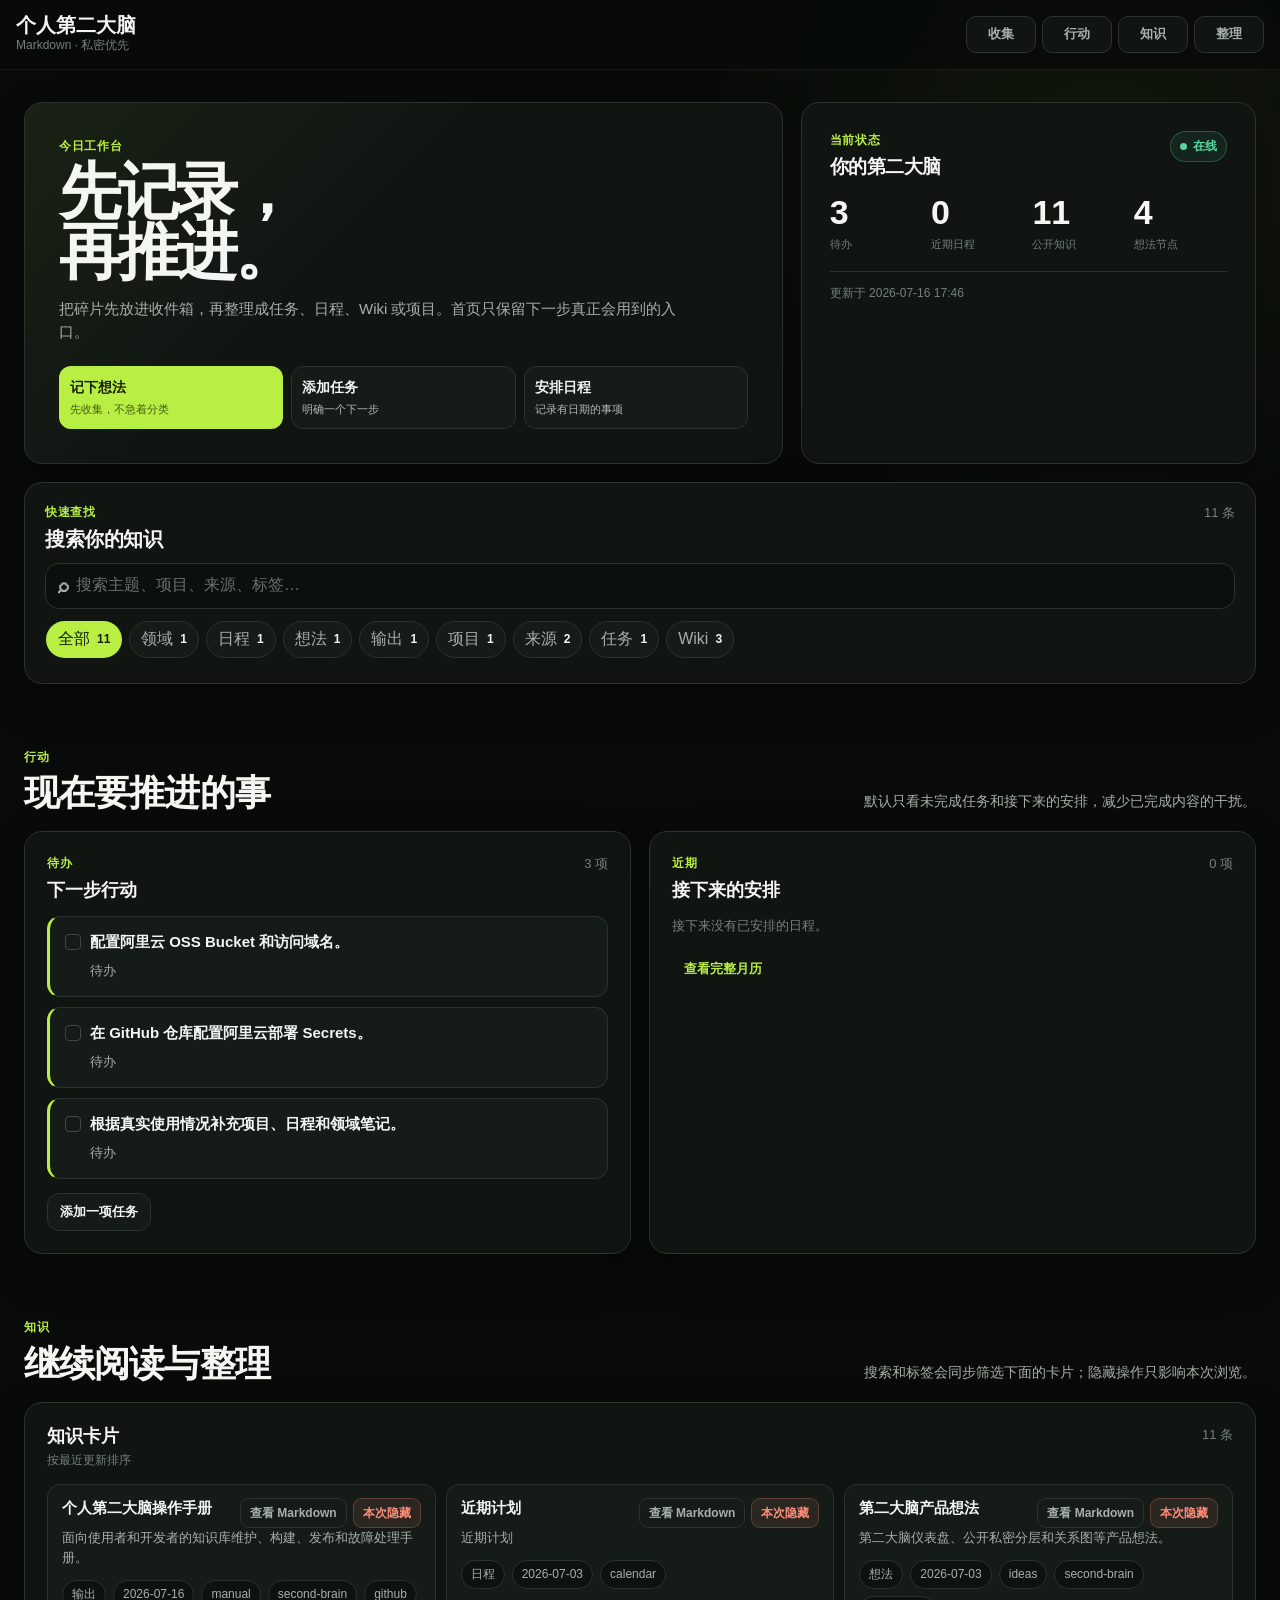
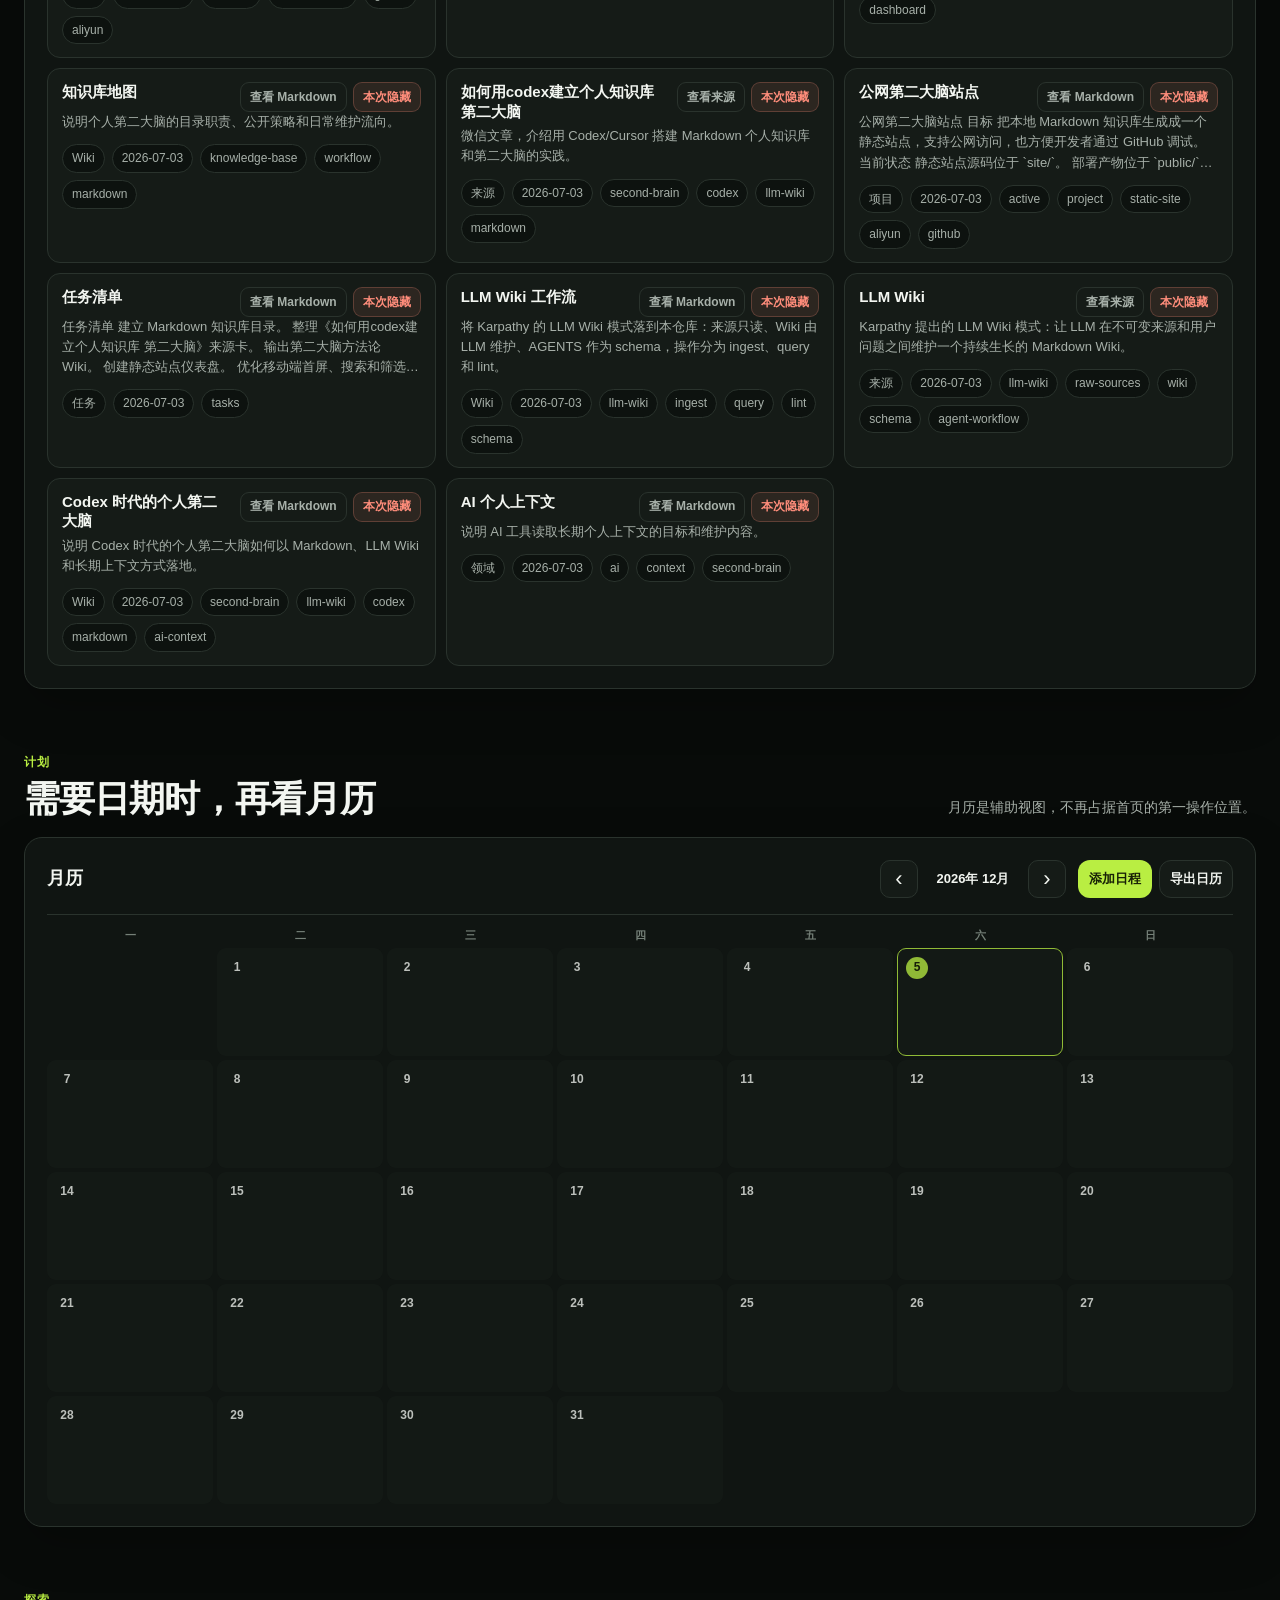
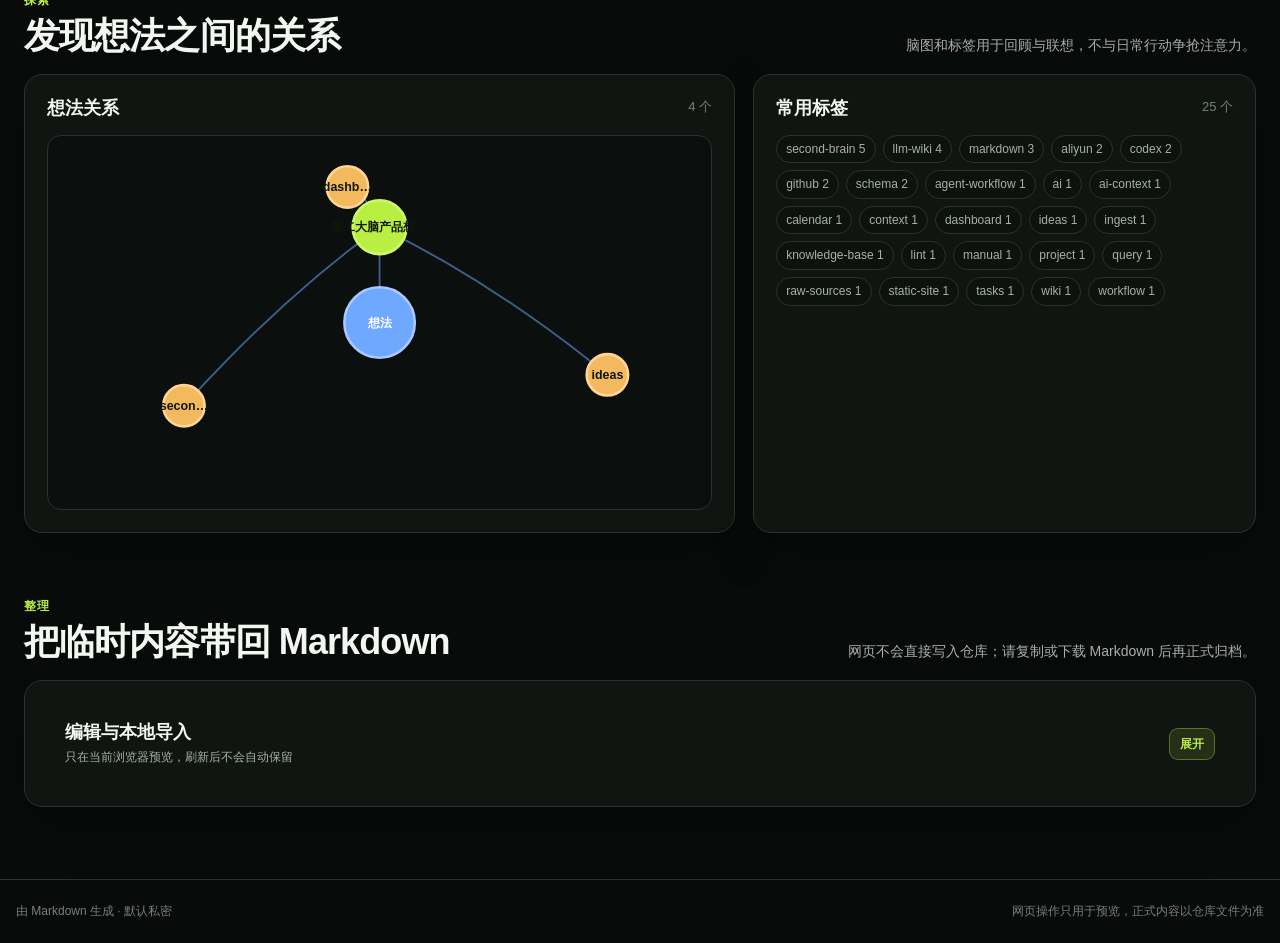
==== commit 0a2d370e: "Clarify second brain workflow" ====
--- a/public/index.html
+++ b/public/index.html
@@ -3,163 +3,215 @@
   <head>
     <meta charset="utf-8">
     <meta name="viewport" content="width=device-width, initial-scale=1">
-    <title>个人第二大脑仪表盘</title>
+    <meta name="theme-color" content="#0b0f0d">
+    <title>个人第二大脑工作台</title>
+    <link rel="icon" href="data:,">
     <link rel="stylesheet" href="./styles.css">
   </head>
   <body>
+    <a class="skip-link" href="#main-content">跳到主要内容</a>
+
     <header class="topbar">
-      <a class="brand" href="./" aria-label="个人第二大脑仪表盘首页">
+      <a class="brand" href="./" aria-label="个人第二大脑工作台首页">
         <strong>个人第二大脑</strong>
-        <span>Markdown KB</span>
+        <span>Markdown · 私密优先</span>
       </a>
-      <nav aria-label="主要区域">
-        <a href="#search-panel">搜索</a>
-        <a href="#calendar">日历</a>
-        <a href="#ideas">脑图</a>
-        <a href="#editor">编辑</a>
+      <nav aria-label="主要工作区">
+        <a href="#today">收集</a>
+        <a href="#action">行动</a>
+        <a href="#knowledge">知识</a>
+        <a href="#editor">整理</a>
       </nav>
     </header>
--
-    <main>
-      <section class="hero" aria-labelledby="hero-title">
-        <div class="hero-grid" aria-hidden="true"></div>
+
+    <main id="main-content">
+      <section id="today" class="hero" aria-labelledby="hero-title">
         <div class="hero-copy">
-          <p class="badge">AI · Powered</p>
-          <p class="eyebrow">Second Brain Dashboard</p>
-          <h1 id="hero-title">SECOND<br>BRAIN<br>MAP</h1>
-          <p class="hero-summary">把中文第二大脑、近期计划、想法脑图和任务卡片，整理成一个可搜索、可维护的知识工作台。</p>
-        </div>
-
-        <section id="search-panel" class="search-panel hero-search" aria-labelledby="search-title">
-          <div class="search-row">
+          <p class="eyebrow">今日工作台</p>
+          <h1 id="hero-title">先记录，<br>再推进。</h1>
+          <p class="hero-summary">把碎片先放进收件箱，再整理成任务、日程、Wiki 或项目。首页只保留下一步真正会用到的入口。</p>
+
+          <div class="quick-actions" aria-label="快速收集">
+            <button type="button" class="primary-action" data-editor-type="memo">
+              <span>记下想法</span>
+              <small>先收集，不急着分类</small>
+            </button>
+            <button type="button" data-editor-type="tasks">
+              <span>添加任务</span>
+              <small>明确一个下一步</small>
+            </button>
+            <button type="button" data-editor-type="calendar">
+              <span>安排日程</span>
+              <small>记录有日期的事项</small>
+            </button>
+          </div>
+        </div>
+
+        <aside class="overview-card" aria-label="知识库概览">
+          <div class="overview-head">
+            <div>
+              <p class="eyebrow">当前状态</p>
+              <h2>你的第二大脑</h2>
+            </div>
+            <span class="online-badge">在线</span>
+          </div>
+          <div class="stats" aria-label="知识库统计">
+            <div><strong id="stat-tasks">0</strong><span>待办</span></div>
+            <div><strong id="stat-events">0</strong><span>近期日程</span></div>
+            <div><strong id="stat-notes">0</strong><span>公开知识</span></div>
+            <div><strong id="stat-ideas">0</strong><span>想法节点</span></div>
+          </div>
+          <p id="generated-at" class="generated-at"></p>
+        </aside>
+
+        <section id="search-panel" class="search-panel" aria-labelledby="search-title">
+          <div class="search-heading">
+            <div>
+              <p class="eyebrow">快速查找</p>
+              <h2 id="search-title">搜索你的知识</h2>
+            </div>
+            <span id="result-count" aria-live="polite"></span>
+          </div>
+          <label class="search-box" for="search">
             <span class="search-icon" aria-hidden="true">⌕</span>
-            <label class="sr-only" for="search" id="search-title">搜索知识库</label>
-            <input id="search" type="search" placeholder="搜索想法、计划、行程、任务..." autocomplete="off">
-            <span id="generated-at"></span>
-            <button class="search-submit" type="button">Search</button>
-          </div>
-          <div class="search-meta">
-            <span id="result-count"></span>
-            <div id="type-filters" class="type-filters" aria-label="按类型筛选"></div>
-          </div>
+            <span class="sr-only">搜索知识库</span>
+            <input id="search" type="search" placeholder="搜索主题、项目、来源、标签…" autocomplete="off">
+          </label>
+          <div id="type-filters" class="type-filters" aria-label="按类型筛选"></div>
         </section>
-
-        <aside class="hero-side" aria-label="知识库概览">
-          <article class="glass-card stats-card">
-            <div class="panel-head">
-              <div>
-                <p class="eyebrow">Online</p>
-                <h2>第二大脑在线</h2>
-              </div>
-              <a class="round-link" href="#notes" aria-label="查看公开笔记">↗</a>
-            </div>
-            <div class="stats" aria-label="知识库统计">
-              <div><strong id="stat-notes">0</strong><span>公开笔记</span></div>
-              <div><strong id="stat-ideas">0</strong><span>想法</span></div>
-              <div><strong id="stat-events">0</strong><span>日程</span></div>
-              <div><strong id="stat-tasks">0</strong><span>任务</span></div>
-            </div>
-          </article>
-
-          <div class="hero-mini-grid">
-            <article class="glass-card mini-card">
-              <div class="panel-head">
-                <h2>近期活跃度</h2>
-                <a class="round-link" href="#plans" aria-label="查看近期计划">↗</a>
-              </div>
-              <strong id="event-count">0 条</strong>
-              <span>计划与日程</span>
-            </article>
-            <article class="glass-card mini-card rhythm-card">
-              <div class="panel-head">
-                <h2>更新节奏</h2>
-                <a class="round-link" href="#tasks" aria-label="查看任务">↗</a>
-              </div>
-              <div class="bar-rhythm" aria-hidden="true">
-                <i></i><i></i><i></i><i></i><i></i><i></i><i></i>
-              </div>
-            </article>
-          </div>
-        </aside>
-      </section>
-
-      <div class="quick-tabs" aria-label="快捷入口">
-        <a href="#calendar">本月</a>
-        <a href="#plans">行程</a>
-        <a href="#ideas">想法</a>
-        <a href="#notes">学习</a>
-        <a href="#tasks">任务</a>
-        <a href="#editor">编辑</a>
-      </div>
-
-      <section class="dashboard-grid" aria-label="知识库仪表盘">
+      </section>
+
+      <section id="action" class="workspace-section" aria-labelledby="action-title">
+        <div class="section-heading">
+          <div>
+            <p class="eyebrow">行动</p>
+            <h2 id="action-title">现在要推进的事</h2>
+          </div>
+          <p>默认只看未完成任务和接下来的安排，减少已完成内容的干扰。</p>
+        </div>
+
+        <div class="action-grid">
+          <article id="tasks" class="panel compact-panel">
+            <div class="panel-head">
+              <div>
+                <p class="eyebrow">待办</p>
+                <h3>下一步行动</h3>
+              </div>
+              <span id="task-count"></span>
+            </div>
+            <div id="tasks-list" class="compact-list checklist-list"></div>
+            <button type="button" class="panel-action" data-editor-type="tasks">添加一项任务</button>
+          </article>
+
+          <article id="plans" class="panel compact-panel">
+            <div class="panel-head">
+              <div>
+                <p class="eyebrow">近期</p>
+                <h3>接下来的安排</h3>
+              </div>
+              <span id="event-count"></span>
+            </div>
+            <div id="events-list" class="compact-list"></div>
+            <a class="panel-link" href="#calendar">查看完整月历</a>
+          </article>
+        </div>
+      </section>
+
+      <section id="knowledge" class="workspace-section" aria-labelledby="knowledge-title">
+        <div class="section-heading">
+          <div>
+            <p class="eyebrow">知识</p>
+            <h2 id="knowledge-title">继续阅读与整理</h2>
+          </div>
+          <p>搜索和标签会同步筛选下面的卡片；隐藏操作只影响本次浏览。</p>
+        </div>
+
+        <article id="notes" class="panel notes-panel">
+          <div class="panel-head">
+            <div>
+              <h3>知识卡片</h3>
+              <p class="panel-description">按最近更新排序</p>
+            </div>
+            <span id="notes-count"></span>
+          </div>
+          <div id="notes-list" class="notes-list"></div>
+        </article>
+      </section>
+
+      <section id="planner" class="workspace-section" aria-labelledby="planner-title">
+        <div class="section-heading">
+          <div>
+            <p class="eyebrow">计划</p>
+            <h2 id="planner-title">需要日期时，再看月历</h2>
+          </div>
+          <p>月历是辅助视图，不再占据首页的第一操作位置。</p>
+        </div>
+
         <article id="calendar" class="panel calendar-panel">
-          <div class="panel-head">
-            <div>
-              <p class="eyebrow">Calendar</p>
-              <h2>日历</h2>
+          <div class="panel-head calendar-head">
+            <div>
+              <h3>月历</h3>
             </div>
             <div class="calendar-controls">
               <button id="calendar-prev" type="button" aria-label="上个月">‹</button>
-              <span id="calendar-title"></span>
+              <span id="calendar-title" aria-live="polite"></span>
               <button id="calendar-next" type="button" aria-label="下个月">›</button>
             </div>
             <div class="calendar-actions" aria-label="日程操作">
               <button id="add-event" type="button">添加日程</button>
-              <button id="download-ics" type="button">导出同步</button>
+              <button id="download-ics" type="button">导出日历</button>
             </div>
           </div>
           <div id="calendar-grid" class="calendar-grid" aria-label="月历"></div>
         </article>
-
-        <article id="plans" class="panel compact-panel">
-          <div class="panel-head">
-            <div>
-              <p class="eyebrow">Plan</p>
-              <h2>接下来去哪里</h2>
-            </div>
-          </div>
-          <div id="events-list" class="compact-list"></div>
-        </article>
-
-        <article id="tasks" class="panel compact-panel">
-          <div class="panel-head">
-            <div>
-              <p class="eyebrow">Tasks</p>
-              <h2>今天要理什么事</h2>
-            </div>
-            <span id="task-count"></span>
-          </div>
-          <div id="tasks-list" class="compact-list checklist-list"></div>
-        </article>
-
-        <article id="ideas" class="panel ideas-panel">
-          <div class="panel-head">
-            <div>
-              <p class="eyebrow">Mind Map</p>
-              <h2>近期想法脑图</h2>
-            </div>
-            <span id="idea-count"></span>
-          </div>
-          <div id="mind-map" class="mind-map-wrap"></div>
-        </article>
-
-        <article class="panel tags-panel">
-          <div class="panel-head">
-            <div>
-              <p class="eyebrow">Tags</p>
-              <h2>标签节点</h2>
-            </div>
-            <span id="tag-count"></span>
-          </div>
-          <div id="tags-list" class="tags"></div>
-        </article>
+      </section>
+
+      <section id="explore" class="workspace-section" aria-labelledby="explore-title">
+        <div class="section-heading">
+          <div>
+            <p class="eyebrow">探索</p>
+            <h2 id="explore-title">发现想法之间的关系</h2>
+          </div>
+          <p>脑图和标签用于回顾与联想，不与日常行动争抢注意力。</p>
+        </div>
+
+        <div class="explore-grid">
+          <article id="ideas" class="panel ideas-panel">
+            <div class="panel-head">
+              <div>
+                <h3>想法关系</h3>
+              </div>
+              <span id="idea-count"></span>
+            </div>
+            <div id="mind-map" class="mind-map-wrap"></div>
+          </article>
+
+          <article class="panel tags-panel">
+            <div class="panel-head">
+              <div>
+                <h3>常用标签</h3>
+              </div>
+              <span id="tag-count"></span>
+            </div>
+            <div id="tags-list" class="tags"></div>
+          </article>
+        </div>
+      </section>
+
+      <section class="workspace-section capture-section" aria-labelledby="capture-title">
+        <div class="section-heading">
+          <div>
+            <p class="eyebrow">整理</p>
+            <h2 id="capture-title">把临时内容带回 Markdown</h2>
+          </div>
+          <p>网页不会直接写入仓库；请复制或下载 Markdown 后再正式归档。</p>
+        </div>
 
         <details id="editor" class="panel editor-panel">
           <summary class="editor-summary">
             <div>
-              <p class="eyebrow">Capture</p>
-              <h2>编辑与本地上传</h2>
+              <h3>编辑与本地导入</h3>
+              <p>只在当前浏览器预览，刷新后不会自动保留</p>
             </div>
             <span id="import-count"></span>
           </summary>
@@ -196,56 +248,46 @@
               </label>
               <label class="field-wide">
                 <span>摘要</span>
-                <input id="edit-summary" name="summary" type="text" placeholder="一句话摘要">
+                <input id="edit-summary" name="summary" type="text" placeholder="一句话说明这条内容">
               </label>
               <label class="field-wide">
                 <span>正文</span>
-                <textarea id="edit-body" name="body" rows="7">## 想法
-
--
-
-## 下一步
-
-- [ ] </textarea>
+                <textarea id="edit-body" name="body" rows="7"></textarea>
               </label>
               <label class="checkbox-line field-wide">
                 <input id="edit-public" name="public" type="checkbox">
-                <span>允许进入公网数据</span>
+                <span>确认内容已脱敏，允许进入公网数据</span>
               </label>
               <div class="button-row field-wide">
-                <button id="add-local" type="button">填充到当前视图</button>
+                <button id="add-local" type="button">加入本次预览</button>
                 <button id="copy-markdown" type="button">复制 Markdown</button>
                 <button id="download-markdown" type="button">下载 .md</button>
               </div>
             </form>
 
             <div class="upload-box">
-              <label class="upload-label" for="file-upload">本地上传</label>
+              <div>
+                <h3>导入本地资料</h3>
+                <p>支持 Markdown、JSON 和 CSV；仅临时合并到当前页面。</p>
+              </div>
+              <label class="upload-label" for="file-upload">选择文件</label>
               <input id="file-upload" type="file" multiple accept=".md,.markdown,.json,.csv,text/markdown,application/json,text/csv">
-              <button id="clear-imports" type="button">清空本地导入</button>
-              <div id="import-status" class="status-list"></div>
-            </div>
-
-            <pre id="markdown-preview" class="markdown-preview" aria-label="Markdown 预览"></pre>
+              <button id="clear-imports" type="button">清空本次导入</button>
+              <div id="import-status" class="status-list" aria-live="polite"></div>
+            </div>
+
+            <div class="preview-box">
+              <h3>Markdown 预览</h3>
+              <pre id="markdown-preview" class="markdown-preview" aria-label="Markdown 预览"></pre>
+            </div>
           </div>
         </details>
-
-        <article id="notes" class="panel notes-panel">
-          <div class="panel-head">
-            <div>
-              <p class="eyebrow">Notes</p>
-              <h2>公开笔记</h2>
-            </div>
-            <span id="notes-count"></span>
-          </div>
-          <div id="notes-list" class="notes-list"></div>
-        </article>
       </section>
     </main>
 
     <footer>
-      <span>Generated from Markdown.</span>
-      <span>Static, private by default.</span>
+      <span>由 Markdown 生成 · 默认私密</span>
+      <span>网页操作只用于预览，正式内容以仓库文件为准</span>
     </footer>
 
     <script src="./data.js"></script>
--- a/public/styles.css
+++ b/public/styles.css
@@ -1,24 +1,26 @@
 :root {
   color-scheme: dark;
-  --bg: #030504;
-  --bg-soft: #080c0a;
-  --panel: rgba(20, 25, 22, 0.78);
-  --panel-strong: rgba(28, 33, 30, 0.92);
-  --panel-soft: rgba(255, 255, 255, 0.055);
-  --text: #f4f7f0;
-  --muted: #a7ada5;
-  --faint: #68716a;
-  --line: rgba(255, 255, 255, 0.12);
-  --line-strong: rgba(204, 255, 0, 0.42);
-  --accent: #c8ff00;
-  --accent-strong: #ddff49;
-  --accent-soft: rgba(200, 255, 0, 0.14);
-  --green: #39d99b;
-  --blue: #2d8cff;
-  --orange: #ffba4a;
-  --danger-soft: rgba(255, 98, 72, 0.16);
-  --shadow: 0 28px 80px rgba(0, 0, 0, 0.46);
-  --glass-blur: blur(18px);
+  --bg: #080b09;
+  --surface: #101512;
+  --surface-2: #151b17;
+  --surface-3: #1b221d;
+  --text: #f3f6f1;
+  --muted: #a7b0a9;
+  --faint: #758078;
+  --line: #2a332d;
+  --line-strong: #3e4a42;
+  --accent: #b9ee42;
+  --accent-strong: #cdf86a;
+  --accent-soft: rgba(185, 238, 66, 0.12);
+  --green: #56d6a0;
+  --blue: #6fa8ff;
+  --orange: #f2b95f;
+  --danger: #ff8d7b;
+  --danger-soft: rgba(255, 141, 123, 0.1);
+  --radius: 18px;
+  --radius-small: 12px;
+  --shadow: 0 18px 48px rgba(0, 0, 0, 0.22);
+  --content-width: 1280px;
 }
 
 * {
@@ -27,41 +29,19 @@
 
 html {
   scroll-behavior: smooth;
+  scroll-padding-top: 92px;
 }
 
 body {
+  min-width: 320px;
   margin: 0;
+  overflow-x: hidden;
   background:
-    linear-gradient(180deg, rgba(145, 154, 136, 0.58) 0, rgba(73, 82, 71, 0.22) 305px, rgba(3, 5, 4, 0.98) 520px),
-    linear-gradient(135deg, #7f887d 0, #3f483f 26%, #111713 48%, #030504 70%);
+    radial-gradient(circle at 86% 4%, rgba(185, 238, 66, 0.06), transparent 25rem),
+    var(--bg);
   color: var(--text);
   font-family: -apple-system, BlinkMacSystemFont, "Segoe UI", "Noto Sans SC", "Microsoft YaHei", Arial, sans-serif;
   line-height: 1.55;
-  overflow-x: hidden;
-}
-
-body::before {
-  content: "";
-  position: fixed;
-  inset: 0;
-  z-index: -2;
-  pointer-events: none;
-  background:
-    linear-gradient(120deg, rgba(200, 255, 0, 0.11), transparent 34%),
-    linear-gradient(255deg, rgba(45, 140, 255, 0.08), transparent 30%),
-    repeating-linear-gradient(90deg, rgba(255, 255, 255, 0.025) 0 1px, transparent 1px 108px),
-    repeating-linear-gradient(0deg, rgba(255, 255, 255, 0.018) 0 1px, transparent 1px 108px);
-  opacity: 0.95;
-}
-
-body::after {
-  content: "";
-  position: fixed;
-  inset: auto 0 0;
-  z-index: -1;
-  height: 58vh;
-  pointer-events: none;
-  background: linear-gradient(180deg, transparent 0, #030504 40%);
 }
 
 a {
@@ -78,7 +58,10 @@
 button,
 select {
   cursor: pointer;
-  min-width: 0;
+}
+
+button:disabled {
+  cursor: default;
 }
 
 button:focus-visible,
@@ -86,9 +69,28 @@
 select:focus-visible,
 textarea:focus-visible,
 a:focus-visible,
-[tabindex]:focus-visible {
-  outline: 3px solid rgba(200, 255, 0, 0.42);
+[tabindex]:focus-visible,
+summary:focus-visible {
+  outline: 3px solid rgba(185, 238, 66, 0.48);
   outline-offset: 3px;
+}
+
+.skip-link {
+  position: fixed;
+  top: 10px;
+  left: 10px;
+  z-index: 100;
+  transform: translateY(-160%);
+  border-radius: 8px;
+  padding: 8px 12px;
+  background: var(--accent);
+  color: #172006;
+  font-weight: 800;
+  text-decoration: none;
+}
+
+.skip-link:focus {
+  transform: translateY(0);
 }
 
 .sr-only {
@@ -105,211 +107,308 @@
   top: 0;
   z-index: 20;
   display: grid;
-  grid-template-columns: minmax(0, 1fr);
   gap: 10px;
-  padding: 14px 18px 10px;
-  background: rgba(3, 5, 4, 0.42);
-  border-bottom: 1px solid rgba(255, 255, 255, 0.08);
-  backdrop-filter: var(--glass-blur);
+  padding: 12px max(16px, calc((100vw - var(--content-width)) / 2));
+  border-bottom: 1px solid rgba(255, 255, 255, 0.07);
+  background: rgba(8, 11, 9, 0.92);
+  backdrop-filter: blur(16px);
 }
 
 .brand {
   display: grid;
+  width: fit-content;
   min-width: 0;
   text-decoration: none;
 }
 
 .brand strong {
   overflow: hidden;
-  color: #fff;
-  font-size: 22px;
-  line-height: 1.08;
+  font-size: 20px;
+  line-height: 1.12;
   text-overflow: ellipsis;
   white-space: nowrap;
 }
 
 .brand span {
-  color: rgba(244, 247, 240, 0.64);
-  font-size: 12px;
-}
-
-nav,
-.quick-tabs,
-.type-filters {
-  scrollbar-width: none;
-}
-
-nav::-webkit-scrollbar,
-.quick-tabs::-webkit-scrollbar,
-.type-filters::-webkit-scrollbar {
-  display: none;
+  color: var(--faint);
+  font-size: 12px;
 }
 
 nav {
-  display: flex;
-  gap: 8px;
-  overflow-x: auto;
-  padding-bottom: 2px;
-}
-
-nav a,
-.quick-tabs a,
-button,
-.upload-label {
+  display: grid;
+  grid-template-columns: repeat(4, minmax(0, 1fr));
+  gap: 6px;
+}
+
+nav a {
+  min-width: 0;
   border: 1px solid var(--line);
-  border-radius: 999px;
-  background: rgba(255, 255, 255, 0.06);
+  border-radius: 10px;
+  padding: 7px 8px;
+  background: var(--surface);
+  color: var(--muted);
+  font-size: 13px;
+  font-weight: 700;
+  text-align: center;
+  text-decoration: none;
+}
+
+nav a:hover {
+  border-color: var(--line-strong);
   color: var(--text);
-  text-decoration: none;
-}
-
-nav a {
-  flex: 0 0 auto;
-  min-height: 36px;
-  padding: 7px 14px;
-  color: rgba(244, 247, 240, 0.78);
-  font-size: 14px;
 }
 
 main {
-  padding: 0 14px 36px;
+  width: min(100%, calc(var(--content-width) + 32px));
+  margin: 0 auto;
+  padding: 20px 16px 52px;
 }
 
 h1,
 h2,
+h3,
 p {
   margin-top: 0;
 }
 
 h1 {
+  max-width: 13ch;
   margin-bottom: 14px;
-  color: #fff;
-  font-size: 48px;
-  font-weight: 900;
-  line-height: 0.95;
-  overflow-wrap: anywhere;
+  font-size: clamp(42px, 12vw, 62px);
+  font-weight: 850;
+  letter-spacing: -0.055em;
+  line-height: 0.98;
+}
+
+h2 {
+  margin-bottom: 0;
+  font-size: clamp(25px, 7vw, 36px);
+  letter-spacing: -0.025em;
+  line-height: 1.14;
+}
+
+h3 {
+  margin: 0;
+  font-size: 18px;
+  line-height: 1.3;
+}
+
+.eyebrow {
+  margin-bottom: 6px;
+  color: var(--accent);
+  font-size: 12px;
+  font-weight: 850;
+  letter-spacing: 0.06em;
   text-transform: uppercase;
-  word-break: break-word;
-}
-
-h2 {
-  margin: 0;
-  color: #fff;
-  font-size: 18px;
-  line-height: 1.24;
-}
-
-.eyebrow {
-  margin-bottom: 4px;
-  color: var(--accent);
-  font-size: 12px;
+}
+
+.hero {
+  display: grid;
+  gap: 16px;
+}
+
+.hero-copy {
+  min-width: 0;
+  border-bottom: 1px solid var(--line);
+  padding: 16px 0 22px;
+}
+
+.hero-summary {
+  max-width: 620px;
+  margin-bottom: 22px;
+  color: var(--muted);
+  font-size: 15px;
+}
+
+.quick-actions {
+  display: grid;
+  grid-template-columns: repeat(3, minmax(0, 1fr));
+  gap: 8px;
+}
+
+.quick-actions button,
+.panel-action,
+.calendar-actions button,
+.button-row button,
+.upload-box button,
+.upload-label {
+  min-width: 0;
+  border: 1px solid var(--line);
+  border-radius: var(--radius-small);
+  background: var(--surface-2);
+  color: var(--text);
+}
+
+.quick-actions button {
+  display: grid;
+  gap: 3px;
+  min-height: 62px;
+  align-content: center;
+  padding: 10px;
+  text-align: left;
+}
+
+.quick-actions button:hover,
+.panel-action:hover,
+.calendar-actions button:hover,
+.button-row button:hover,
+.upload-box button:hover,
+.upload-label:hover {
+  border-color: rgba(185, 238, 66, 0.48);
+}
+
+.quick-actions button.primary-action,
+.button-row button:first-child,
+.calendar-actions button:first-child {
+  border-color: transparent;
+  background: var(--accent);
+  color: #172006;
+}
+
+.quick-actions span {
+  overflow: hidden;
+  font-size: 14px;
   font-weight: 800;
-}
-
-.badge {
-  display: inline-flex;
-  width: fit-content;
-  min-height: 32px;
-  align-items: center;
-  margin-bottom: 24px;
-  border: 1px solid rgba(255, 255, 255, 0.24);
-  border-radius: 999px;
-  padding: 6px 14px;
-  background: rgba(255, 255, 255, 0.08);
-  color: #fff;
-  font-size: 13px;
-  font-weight: 700;
-}
-
-.hero {
-  position: relative;
-  display: grid;
-  gap: 16px;
-  min-height: 600px;
-  margin: 0 -14px;
-  overflow: hidden;
-  padding: 18px 14px 24px;
-}
-
-.hero::before {
-  content: "";
-  position: absolute;
-  inset: 92px 9% auto 31%;
-  width: 42%;
-  height: 120px;
-  border: 1px solid rgba(200, 255, 0, 0.24);
-  transform: perspective(600px) rotateY(-30deg) rotateZ(-10deg);
-  background:
-    repeating-linear-gradient(90deg, rgba(200, 255, 0, 0.25) 0 1px, transparent 1px 58px),
-    repeating-linear-gradient(0deg, rgba(200, 255, 0, 0.19) 0 1px, transparent 1px 35px);
-  box-shadow: 0 0 44px rgba(200, 255, 0, 0.12);
-  opacity: 0.56;
-}
-
-.hero-grid {
-  position: absolute;
-  inset: 0;
-  pointer-events: none;
-  background:
-    linear-gradient(115deg, rgba(255, 255, 255, 0.08), transparent 34%),
-    linear-gradient(280deg, rgba(200, 255, 0, 0.18), transparent 42%),
-    linear-gradient(180deg, transparent 0, rgba(3, 5, 4, 0.28) 72%, #030504 100%);
-}
-
-.hero-copy,
-.hero-search,
-.hero-side {
-  position: relative;
-  z-index: 1;
-}
-
-.hero-copy {
-  align-self: end;
-  max-width: 640px;
-  padding-top: 16px;
-}
-
-.hero-summary {
-  max-width: 500px;
-  margin-bottom: 0;
-  color: rgba(255, 255, 255, 0.72);
-  font-size: 15px;
-}
-
-.glass-card,
+  text-overflow: ellipsis;
+  white-space: nowrap;
+}
+
+.quick-actions small {
+  display: none;
+  color: inherit;
+  font-size: 11px;
+  opacity: 0.72;
+}
+
+.overview-card,
 .panel,
 .search-panel {
+  min-width: 0;
   border: 1px solid var(--line);
-  border-radius: 24px;
-  background: linear-gradient(135deg, rgba(255, 255, 255, 0.11), rgba(255, 255, 255, 0.045));
+  border-radius: var(--radius);
+  background: var(--surface);
   box-shadow: var(--shadow);
-  backdrop-filter: var(--glass-blur);
-}
-
-.hero-search {
-  align-self: start;
-  padding: 8px;
-}
-
-.search-row {
+}
+
+.overview-card {
+  padding: 18px;
+}
+
+.overview-head,
+.panel-head,
+.search-heading {
+  display: flex;
+  min-width: 0;
+  align-items: flex-start;
+  justify-content: space-between;
+  gap: 14px;
+}
+
+.overview-head > div,
+.panel-head > div,
+.search-heading > div {
+  min-width: 0;
+}
+
+.overview-head h2 {
+  font-size: 19px;
+}
+
+.online-badge {
+  display: inline-flex;
+  flex: 0 0 auto;
+  align-items: center;
+  gap: 6px;
+  border: 1px solid rgba(86, 214, 160, 0.28);
+  border-radius: 999px;
+  padding: 5px 9px;
+  background: rgba(86, 214, 160, 0.08);
+  color: var(--green);
+  font-size: 12px;
+  font-weight: 800;
+}
+
+.online-badge::before {
+  content: "";
+  width: 7px;
+  height: 7px;
+  border-radius: 50%;
+  background: currentColor;
+}
+
+.stats {
+  display: grid;
+  grid-template-columns: repeat(4, minmax(0, 1fr));
+  gap: 8px;
+  margin-top: 18px;
+}
+
+.stats div {
+  min-width: 0;
+}
+
+.stats strong {
+  display: block;
+  overflow: hidden;
+  font-size: clamp(24px, 8vw, 34px);
+  line-height: 1;
+  text-overflow: ellipsis;
+  white-space: nowrap;
+}
+
+.stats span {
+  display: block;
+  margin-top: 7px;
+  overflow: hidden;
+  color: var(--faint);
+  font-size: 11px;
+  text-overflow: ellipsis;
+  white-space: nowrap;
+}
+
+.generated-at {
+  margin: 18px 0 0;
+  border-top: 1px solid var(--line);
+  padding-top: 12px;
+  color: var(--faint);
+  font-size: 12px;
+}
+
+.search-panel {
+  padding: 16px;
+}
+
+.search-heading {
+  margin-bottom: 12px;
+}
+
+.search-heading h2 {
+  font-size: 20px;
+}
+
+#result-count,
+.panel-head > span,
+.calendar-controls > span {
+  flex: 0 0 auto;
+  color: var(--faint);
+  font-size: 13px;
+  white-space: nowrap;
+}
+
+.search-box {
   display: grid;
   grid-template-columns: auto minmax(0, 1fr);
   gap: 8px;
   align-items: center;
+  border: 1px solid var(--line);
+  border-radius: 14px;
+  padding: 0 12px;
+  background: #0b0f0d;
 }
 
 .search-icon {
-  display: grid;
-  width: 28px;
-  height: 28px;
-  place-items: center;
-  color: rgba(255, 255, 255, 0.7);
+  color: var(--muted);
   font-size: 20px;
-}
-
-#generated-at,
-.search-submit {
-  display: none;
 }
 
 input,
@@ -317,561 +416,412 @@
 textarea {
   width: 100%;
   min-height: 44px;
-  border: 1px solid rgba(255, 255, 255, 0.11);
-  border-radius: 16px;
-  padding: 9px 13px;
-  background: rgba(255, 255, 255, 0.08);
+  border: 1px solid var(--line);
+  border-radius: 11px;
+  padding: 9px 11px;
+  background: #0b0f0d;
   color: var(--text);
 }
 
 input::placeholder,
 textarea::placeholder {
-  color: rgba(244, 247, 240, 0.44);
+  color: #677169;
 }
 
 select {
   color-scheme: dark;
 }
 
-select option {
-  background: #151a17;
-  color: #f4f7f0;
-}
-
-select option:checked {
-  background: var(--accent);
-  color: #061004;
-}
-
 textarea {
-  min-height: 142px;
+  min-height: 150px;
   resize: vertical;
 }
 
-.search-row input {
-  min-height: 38px;
+.search-box input {
+  min-width: 0;
   border: 0;
+  padding-inline: 0;
   background: transparent;
-  padding: 6px 2px;
-}
-
-.search-meta {
-  display: grid;
-  gap: 9px;
-  margin-top: 8px;
-}
-
-#result-count,
-.panel-head span,
-.calendar-controls span {
-  color: rgba(244, 247, 240, 0.68);
-  font-size: 13px;
-  white-space: nowrap;
 }
 
 .type-filters {
   display: flex;
-  gap: 8px;
+  gap: 7px;
+  margin-top: 11px;
   overflow-x: auto;
-  padding-bottom: 2px;
+  padding: 1px 1px 5px;
+  scrollbar-width: thin;
 }
 
 .filter-chip {
   display: inline-flex;
-  align-items: center;
-  gap: 8px;
   flex: 0 0 auto;
   min-height: 34px;
-  padding: 6px 12px;
-  color: rgba(244, 247, 240, 0.78);
+  align-items: center;
+  gap: 7px;
+  border: 1px solid var(--line);
+  border-radius: 999px;
+  padding: 5px 11px;
+  background: var(--surface-2);
+  color: var(--muted);
 }
 
 .filter-chip strong {
-  color: #fff;
+  color: var(--text);
   font-size: 12px;
 }
 
 .filter-chip[aria-pressed="true"] {
-  border-color: rgba(200, 255, 0, 0.78);
+  border-color: transparent;
   background: var(--accent);
-  color: #061004;
+  color: #172006;
 }
 
 .filter-chip[aria-pressed="true"] strong {
-  color: #061004;
-}
-
-.hero-side {
-  display: grid;
-  gap: 12px;
-}
-
-.stats-card {
+  color: #172006;
+}
+
+.workspace-section {
+  margin-top: 48px;
+}
+
+.section-heading {
+  display: grid;
+  gap: 8px;
+  margin-bottom: 18px;
+}
+
+.section-heading > p {
+  max-width: 640px;
+  margin: 0;
+  color: var(--muted);
+  font-size: 14px;
+}
+
+.action-grid,
+.explore-grid {
+  display: grid;
+  gap: 14px;
+}
+
+.panel {
   padding: 18px;
 }
 
-.panel-head {
-  display: flex;
-  align-items: flex-start;
-  justify-content: space-between;
-  gap: 12px;
-  min-width: 0;
-}
-
-.panel-head > div {
-  min-width: 0;
-}
-
-.round-link {
-  display: grid;
-  flex: 0 0 auto;
-  width: 36px;
-  height: 36px;
-  place-items: center;
-  border: 1px solid rgba(255, 255, 255, 0.12);
-  border-radius: 999px;
-  background: rgba(255, 255, 255, 0.08);
-  text-decoration: none;
-}
-
-.stats {
-  display: grid;
-  grid-template-columns: repeat(2, minmax(0, 1fr));
+.panel-description {
+  margin: 3px 0 0;
+  color: var(--faint);
+  font-size: 12px;
+}
+
+.compact-list,
+.notes-list {
+  display: grid;
   gap: 10px;
-  margin-top: 18px;
-}
-
-.stats div {
-  min-width: 0;
-  overflow: hidden;
-}
-
-.stats strong,
-.mini-card strong {
-  display: block;
-  color: #fff;
-  font-size: 34px;
-  font-weight: 900;
-  line-height: 1;
-}
-
-.stats span,
-.mini-card span {
-  display: block;
-  margin-top: 6px;
-  color: rgba(244, 247, 240, 0.62);
-  font-size: 12px;
-}
-
-.hero-mini-grid {
-  display: grid;
-  grid-template-columns: repeat(2, minmax(0, 1fr));
-  gap: 10px;
-}
-
-.mini-card {
-  min-height: 150px;
-  padding: 16px;
-}
-
-.mini-card h2 {
+  margin-top: 14px;
+}
+
+.compact-item,
+.note {
+  min-width: 0;
+  border: 1px solid var(--line);
+  border-radius: 13px;
+  padding: 13px 14px;
+  background: var(--surface-2);
+  overflow-wrap: anywhere;
+}
+
+.compact-item {
+  border-left: 3px solid var(--accent);
+}
+
+.compact-item p,
+.note h3 {
+  margin: 0 0 5px;
   font-size: 15px;
-}
-
-.mini-card strong {
-  margin-top: 28px;
-  font-size: 36px;
-}
-
-.bar-rhythm {
-  display: grid;
-  grid-template-columns: repeat(7, 1fr);
-  gap: 8px;
-  align-items: end;
-  height: 78px;
-  margin-top: 20px;
-}
-
-.bar-rhythm i {
-  display: block;
-  border-radius: 999px 999px 4px 4px;
-  background: rgba(255, 255, 255, 0.74);
-}
-
-.bar-rhythm i:nth-child(1) { height: 28px; }
-.bar-rhythm i:nth-child(2) { height: 38px; }
-.bar-rhythm i:nth-child(3) { height: 30px; }
-.bar-rhythm i:nth-child(4) { height: 62px; background: var(--accent); box-shadow: 0 0 18px rgba(200, 255, 0, 0.58); }
-.bar-rhythm i:nth-child(5) { height: 42px; }
-.bar-rhythm i:nth-child(6) { height: 70px; background: var(--accent); box-shadow: 0 0 18px rgba(200, 255, 0, 0.58); }
-.bar-rhythm i:nth-child(7) { height: 34px; }
-
-.quick-tabs {
-  display: flex;
-  gap: 10px;
-  margin: 0 0 18px;
-  overflow-x: auto;
-  padding-bottom: 2px;
-}
-
-.quick-tabs a {
-  flex: 0 0 auto;
+  font-weight: 760;
+}
+
+.compact-item span,
+.note > p {
+  color: var(--muted);
+  font-size: 13px;
+}
+
+.checklist-list .compact-item {
+  position: relative;
+  padding-left: 40px;
+}
+
+.checklist-list .compact-item::before {
+  content: "";
+  position: absolute;
+  top: 17px;
+  left: 15px;
+  width: 14px;
+  height: 14px;
+  border: 1px solid var(--line-strong);
+  border-radius: 4px;
+}
+
+.panel-action,
+.panel-link {
+  display: inline-flex;
   min-height: 38px;
-  padding: 8px 16px;
-  background: rgba(10, 15, 12, 0.86);
-  color: #fff;
-  font-size: 14px;
-  font-weight: 700;
-}
-
-.quick-tabs a:hover,
-nav a:hover,
-button:hover {
-  border-color: rgba(200, 255, 0, 0.48);
-}
-
-.dashboard-grid {
-  display: grid;
-  gap: 14px;
-  align-items: start;
-}
-
-.panel {
-  min-width: 0;
-  padding: 18px;
-}
-
-.calendar-panel {
-  background: linear-gradient(180deg, rgba(13, 18, 15, 0.94), rgba(10, 14, 12, 0.9));
-}
-
-.calendar-panel .panel-head {
-  align-items: flex-start;
-  flex-wrap: wrap;
-}
-
-.calendar-panel h2 {
-  font-size: 31px;
-}
-
-.calendar-controls {
-  display: grid;
-  grid-template-columns: 38px minmax(92px, 1fr) 38px;
   align-items: center;
-  width: 100%;
-  gap: 8px;
-}
-
-.calendar-controls button {
-  width: 38px;
-  height: 38px;
-  padding: 0;
-  border-radius: 999px;
-  font-size: 24px;
-  line-height: 1;
-}
-
-.calendar-controls span {
-  color: var(--accent);
-  font-size: 18px;
-  font-weight: 900;
-  text-align: center;
-}
-
-.calendar-actions {
-  display: grid;
-  grid-template-columns: repeat(2, minmax(0, 1fr));
-  width: 100%;
-  gap: 8px;
-}
-
-.calendar-actions button {
-  min-height: 38px;
+  justify-content: center;
+  margin-top: 14px;
   padding: 7px 12px;
-  color: #fff;
   font-size: 13px;
   font-weight: 800;
-}
-
-.calendar-actions button:first-child {
-  border-color: transparent;
-  background: var(--accent);
-  color: #061004;
-}
-
-.calendar-grid {
-  display: grid;
-  grid-template-columns: repeat(7, minmax(0, 1fr));
-  gap: 6px;
-  min-width: 0;
-  margin-top: 18px;
-  padding-top: 10px;
-  border-top: 1px solid rgba(255, 255, 255, 0.08);
-}
-
-.calendar-weekday {
-  color: rgba(244, 247, 240, 0.6);
-  font-size: 12px;
-  font-weight: 800;
-  text-align: center;
-}
-
-.calendar-cell {
+  text-decoration: none;
+}
+
+.panel-link {
+  color: var(--accent);
+}
+
+.notes-list {
+  grid-template-columns: 1fr;
+}
+
+.note {
   display: grid;
   align-content: start;
-  gap: 4px;
-  min-width: 0;
-  min-height: 82px;
-  overflow: hidden;
-  padding: 9px 7px;
-  border-color: rgba(255, 255, 255, 0.08);
-  border-radius: 14px;
-  background: rgba(255, 255, 255, 0.045);
-  color: rgba(244, 247, 240, 0.72);
-  text-align: left;
-}
-
-.calendar-cell span {
-  width: fit-content;
-  min-width: 22px;
-  height: 22px;
-  border-radius: 999px;
-  color: #fff;
-  font-size: 13px;
-  font-weight: 900;
-  line-height: 22px;
-  text-align: center;
-}
-
-.calendar-cell em {
-  min-width: 0;
-  overflow: hidden;
-  border-radius: 999px;
-  padding: 3px 6px;
-  background: var(--accent);
-  color: #061004;
-  font-size: 10px;
-  font-style: normal;
-  font-weight: 800;
-  line-height: 1.15;
-  text-overflow: ellipsis;
-  white-space: nowrap;
-}
-
-.calendar-cell em.status-done {
-  background: rgba(57, 217, 155, 0.9);
-  color: #03110b;
-}
-
-.calendar-cell em.status-pending {
-  background: var(--orange);
-  color: #120903;
-}
-
-.calendar-cell em.status-note {
-  background: var(--accent);
-  color: #061004;
-}
-
-.calendar-cell-empty {
-  border: 0;
-  background: transparent;
-  box-shadow: none;
-}
-
-.calendar-cell.has-event {
-  border-color: rgba(200, 255, 0, 0.36);
-  background: rgba(200, 255, 0, 0.07);
-}
-
-.calendar-cell.is-today {
-  border-color: var(--accent);
-  box-shadow: 0 0 0 1px rgba(200, 255, 0, 0.36), 0 0 24px rgba(200, 255, 0, 0.16);
-}
-
-.calendar-cell.is-today span {
-  background: var(--accent);
-  color: #061004;
-}
-
-.compact-list,
-.notes-list {
-  display: grid;
-  gap: 12px;
-  margin-top: 16px;
-}
-
-.compact-item,
-.note {
-  min-width: 0;
-  border: 1px solid rgba(255, 255, 255, 0.08);
-  border-radius: 18px;
-  background: rgba(255, 255, 255, 0.055);
-  padding: 13px 14px;
-  overflow-wrap: anywhere;
-}
-
-.compact-item {
-  border-left: 3px solid var(--accent);
-}
-
-.compact-item p,
-.note h3 {
-  margin: 0 0 6px;
-  color: #fff;
-  font-weight: 800;
-}
-
-.compact-item span,
-.note p {
-  color: rgba(244, 247, 240, 0.62);
-  font-size: 13px;
-}
-
-.note p {
+}
+
+.note > p {
   display: -webkit-box;
   margin-bottom: 12px;
   overflow: hidden;
   -webkit-box-orient: vertical;
-  -webkit-line-clamp: 2;
+  -webkit-line-clamp: 3;
 }
 
 .note-head {
   display: flex;
+  min-width: 0;
   align-items: flex-start;
   justify-content: space-between;
   gap: 10px;
-  min-width: 0;
 }
 
 .note-head h3 {
   min-width: 0;
-  overflow-wrap: anywhere;
-}
-
+}
+
+.note-actions {
+  display: flex;
+  flex: 0 0 auto;
+  gap: 6px;
+}
+
+.note-link,
 .delete-note {
-  flex: 0 0 auto;
   min-height: 30px;
-  padding: 4px 10px;
-  border-color: rgba(255, 98, 72, 0.3);
+  border-radius: 9px;
+  padding: 4px 9px;
+  font-size: 12px;
+  font-weight: 750;
+  text-decoration: none;
+}
+
+.note-link {
+  display: inline-flex;
+  align-items: center;
+  border: 1px solid var(--line);
+  color: var(--muted);
+}
+
+.delete-note {
+  border: 1px solid rgba(255, 141, 123, 0.24);
   background: var(--danger-soft);
-  color: #ffb4a8;
-  font-size: 12px;
+  color: var(--danger);
+}
+
+.meta,
+.tags {
+  display: flex;
+  flex-wrap: wrap;
+  gap: 7px;
+}
+
+.meta {
+  margin-top: auto;
+}
+
+.meta > span,
+.chip,
+.tags button {
+  min-height: 28px;
+  border: 1px solid var(--line);
+  border-radius: 999px;
+  padding: 4px 9px;
+  background: #0d120f;
+  color: var(--muted);
+  font-size: 12px;
+}
+
+.chip-local {
+  border-color: rgba(242, 185, 95, 0.3);
+  color: var(--orange);
+}
+
+.tags {
+  margin-top: 14px;
+}
+
+.tags button:hover,
+.chip:hover {
+  border-color: rgba(185, 238, 66, 0.45);
+}
+
+.calendar-head {
+  display: grid;
+  gap: 12px;
+}
+
+.calendar-controls {
+  display: grid;
+  grid-template-columns: 38px minmax(96px, 1fr) 38px;
+  align-items: center;
+  gap: 7px;
+}
+
+.calendar-controls button {
+  width: 38px;
+  height: 38px;
+  border: 1px solid var(--line);
+  border-radius: 10px;
+  background: var(--surface-2);
+  color: var(--text);
+  font-size: 22px;
+}
+
+.calendar-controls span {
+  color: var(--text);
   font-weight: 800;
-}
-
-.delete-note:hover {
-  border-color: rgba(255, 98, 72, 0.6);
-  color: #ffd7d0;
-}
-
-.checklist-list .compact-item {
-  position: relative;
-  padding-left: 38px;
-}
-
-.checklist-list .compact-item::before {
-  content: "";
-  position: absolute;
-  left: 14px;
-  top: 17px;
-  width: 13px;
-  height: 13px;
-  border: 1px solid rgba(255, 255, 255, 0.34);
-  border-radius: 4px;
-}
-
-.health-panel {
-  background:
-    linear-gradient(135deg, rgba(39, 217, 155, 0.12), transparent 38%),
-    rgba(12, 17, 14, 0.86);
-}
-
-.chart-wrap,
+  text-align: center;
+}
+
+.calendar-actions {
+  display: grid;
+  grid-template-columns: repeat(2, minmax(0, 1fr));
+  gap: 7px;
+}
+
+.calendar-actions button {
+  min-height: 38px;
+  padding: 7px 10px;
+  font-size: 13px;
+  font-weight: 750;
+}
+
+.calendar-grid {
+  display: grid;
+  grid-template-columns: repeat(7, minmax(0, 1fr));
+  gap: 4px;
+  margin-top: 16px;
+  border-top: 1px solid var(--line);
+  padding-top: 12px;
+}
+
+.calendar-weekday {
+  color: var(--faint);
+  font-size: 11px;
+  font-weight: 800;
+  text-align: center;
+}
+
+.calendar-cell {
+  display: grid;
+  min-width: 0;
+  min-height: 52px;
+  align-content: start;
+  gap: 4px;
+  overflow: hidden;
+  border: 1px solid transparent;
+  border-radius: 9px;
+  padding: 6px 4px;
+  background: var(--surface-2);
+  color: var(--muted);
+  text-align: left;
+}
+
+.calendar-cell:disabled {
+  opacity: 0.76;
+}
+
+.calendar-cell > span {
+  display: grid;
+  width: 22px;
+  height: 22px;
+  place-items: center;
+  border-radius: 50%;
+  color: var(--text);
+  font-size: 12px;
+  font-weight: 800;
+}
+
+.calendar-cell em {
+  width: 7px;
+  height: 7px;
+  overflow: hidden;
+  border-radius: 50%;
+  padding: 0;
+  background: var(--accent);
+  color: transparent;
+  font-size: 0;
+}
+
+.calendar-cell em.status-done {
+  background: var(--green);
+}
+
+.calendar-cell em.status-pending {
+  background: var(--orange);
+}
+
+.calendar-cell-empty {
+  border: 0;
+  background: transparent;
+}
+
+.calendar-cell.has-event {
+  border-color: rgba(185, 238, 66, 0.3);
+  background: var(--accent-soft);
+}
+
+.calendar-cell.is-today {
+  border-color: var(--accent);
+}
+
+.calendar-cell.is-today > span {
+  background: var(--accent);
+  color: #172006;
+}
+
 .mind-map-wrap {
   display: grid;
-  min-height: 260px;
-  margin-top: 16px;
+  min-height: 310px;
   align-items: center;
+  margin-top: 14px;
   overflow: hidden;
-}
-
-.chart-wrap {
-  border-radius: 18px;
-  background: rgba(0, 0, 0, 0.34);
-  padding: 12px;
-}
-
-.mind-map-wrap {
-  min-height: 430px;
-  border-radius: 24px;
-  background:
-    linear-gradient(90deg, rgba(45, 140, 255, 0.08), transparent 28%),
-    linear-gradient(270deg, rgba(57, 217, 155, 0.08), transparent 30%),
-    rgba(0, 0, 0, 0.28);
-}
-
-.mind-map-wrap svg,
-.chart-wrap svg {
+  border: 1px solid var(--line);
+  border-radius: 14px;
+  background: #0b0f0d;
+}
+
+.mind-map-wrap svg {
   display: block;
   width: 100%;
-}
-
-.mind-map-wrap svg {
-  max-height: 430px;
-}
-
-.chart-wrap svg {
-  max-height: 260px;
-}
-
-.metric-cards {
-  display: grid;
-  grid-template-columns: repeat(2, minmax(0, 1fr));
-  gap: 9px;
-  margin-bottom: 12px;
-}
-
-.metric-card {
-  min-width: 0;
-  overflow: hidden;
-  border: 1px solid rgba(255, 255, 255, 0.08);
-  border-radius: 16px;
-  padding: 10px;
-  background: rgba(255, 255, 255, 0.06);
-}
-
-.metric-card span,
-.metric-card em {
-  display: block;
-  overflow: hidden;
-  color: rgba(244, 247, 240, 0.62);
-  font-size: 11px;
-  font-style: normal;
-  text-overflow: ellipsis;
-  white-space: nowrap;
-}
-
-.metric-card strong {
-  display: block;
-  margin: 3px 0;
-  overflow: hidden;
-  color: #fff;
-  font-size: 18px;
-  line-height: 1.1;
-  text-overflow: ellipsis;
-  white-space: nowrap;
-}
-
-.metric-card-local {
-  border-color: rgba(255, 186, 74, 0.28);
+  max-height: 380px;
 }
 
 .mind-edge {
   fill: none;
-  stroke: rgba(144, 211, 255, 0.68);
+  stroke: rgba(111, 168, 255, 0.52);
   stroke-width: 1.8;
-  filter: drop-shadow(0 0 7px rgba(45, 140, 255, 0.34));
 }
 
 .mind-node {
@@ -879,38 +829,34 @@
 }
 
 .mind-node circle {
-  fill: rgba(26, 31, 28, 0.95);
+  fill: var(--surface-3);
   stroke-width: 2.5;
 }
 
 .mind-node-center circle {
   fill: var(--blue);
-  stroke: rgba(132, 193, 255, 0.9);
-  filter: drop-shadow(0 0 22px rgba(45, 140, 255, 0.62));
+  stroke: #a9c8ff;
 }
 
 .mind-node-memo circle {
   fill: var(--accent);
-  stroke: rgba(235, 255, 135, 0.9);
-  filter: drop-shadow(0 0 16px rgba(200, 255, 0, 0.52));
+  stroke: var(--accent-strong);
 }
 
 .mind-node-tag circle {
   fill: var(--orange);
-  stroke: rgba(255, 219, 124, 0.92);
-  filter: drop-shadow(0 0 15px rgba(255, 186, 74, 0.45));
+  stroke: #ffd594;
 }
 
 .mind-node-wiki circle {
   fill: var(--green);
-  stroke: rgba(135, 255, 207, 0.9);
-  filter: drop-shadow(0 0 15px rgba(57, 217, 155, 0.52));
+  stroke: #9ff0ca;
 }
 
 .mind-node text {
-  fill: #061004;
-  font-size: 12px;
-  font-weight: 900;
+  fill: #11170d;
+  font-size: 12px;
+  font-weight: 850;
   pointer-events: none;
 }
 
@@ -918,217 +864,151 @@
   fill: #fff;
 }
 
-.chart-axis {
-  stroke: rgba(255, 255, 255, 0.14);
-  stroke-width: 1.2;
-}
-
-.chart-line {
-  fill: none;
-  stroke: var(--accent);
-  stroke-width: 3.2;
-  stroke-linecap: round;
-  stroke-linejoin: round;
-  filter: drop-shadow(0 0 9px rgba(200, 255, 0, 0.55));
-}
-
-.chart-point {
-  fill: #061004;
-  stroke: var(--accent);
-  stroke-width: 2.4;
-}
-
-.local-point {
-  stroke: var(--orange);
-}
-
-.chart-label {
-  fill: rgba(244, 247, 240, 0.58);
-  font-size: 12px;
-}
-
-.trend-list,
-.tags,
-.meta {
+.editor-panel {
+  padding: 0;
+  overflow: hidden;
+}
+
+.editor-summary {
+  display: flex;
+  min-width: 0;
+  align-items: center;
+  justify-content: space-between;
+  gap: 14px;
+  padding: 18px;
+  cursor: pointer;
+  list-style: none;
+}
+
+.editor-summary::-webkit-details-marker {
+  display: none;
+}
+
+.editor-summary::after {
+  content: "展开";
+  flex: 0 0 auto;
+  border: 1px solid rgba(185, 238, 66, 0.35);
+  border-radius: 9px;
+  padding: 6px 10px;
+  background: var(--accent-soft);
+  color: var(--accent);
+  font-size: 12px;
+  font-weight: 800;
+}
+
+.editor-panel[open] .editor-summary::after {
+  content: "收起";
+}
+
+.editor-summary p {
+  margin: 3px 0 0;
+  color: var(--muted);
+  font-size: 12px;
+}
+
+.editor-summary #import-count {
+  margin-left: auto;
+}
+
+.editor-grid {
+  display: grid;
+  gap: 18px;
+  border-top: 1px solid var(--line);
+  padding: 18px;
+}
+
+.editor-form {
+  display: grid;
+  gap: 12px;
+}
+
+label {
+  display: grid;
+  gap: 6px;
+  min-width: 0;
+}
+
+label > span,
+.upload-label {
+  color: var(--muted);
+  font-size: 13px;
+  font-weight: 720;
+}
+
+.checkbox-line {
+  display: flex;
+  align-items: flex-start;
+  gap: 9px;
+}
+
+.checkbox-line input {
+  width: 18px;
+  min-height: 18px;
+  margin-top: 2px;
+  accent-color: var(--accent);
+}
+
+.button-row {
   display: flex;
   flex-wrap: wrap;
   gap: 8px;
 }
 
-.trend-list {
-  margin-top: 8px;
-}
-
-.trend-list span,
-.tags button,
-.chip {
-  border: 1px solid rgba(255, 255, 255, 0.09);
-  border-radius: 999px;
-  padding: 5px 10px;
-  background: rgba(255, 255, 255, 0.07);
-  color: rgba(244, 247, 240, 0.82);
-  font-size: 12px;
-}
-
-.tags {
-  margin-top: 16px;
-}
-
-.tags button:hover,
-.chip:hover {
-  border-color: rgba(200, 255, 0, 0.5);
-}
-
-.chip-local {
-  background: rgba(255, 186, 74, 0.16);
-  color: #ffd987;
-}
-
-.tag-chip {
-  min-height: auto;
-}
-
-.editor-panel {
-  background: rgba(9, 13, 11, 0.88);
-}
-
-.editor-summary {
-  display: flex;
-  align-items: center;
-  justify-content: space-between;
-  gap: 14px;
-  min-width: 0;
-  cursor: pointer;
-  list-style: none;
-}
-
-.editor-summary::-webkit-details-marker {
-  display: none;
-}
-
-.editor-summary::after {
-  content: "展开";
-  flex: 0 0 auto;
-  border: 1px solid rgba(200, 255, 0, 0.38);
-  border-radius: 999px;
-  padding: 6px 12px;
-  background: rgba(200, 255, 0, 0.12);
-  color: var(--accent);
-  font-size: 12px;
-  font-weight: 900;
-}
-
-.editor-panel[open] .editor-summary::after {
-  content: "收起";
-}
-
-.editor-summary > div {
-  min-width: 0;
-}
-
-.editor-summary #import-count {
-  margin-left: auto;
-  color: rgba(244, 247, 240, 0.66);
-  font-size: 13px;
-  white-space: nowrap;
-}
-
-.editor-grid {
-  display: grid;
-  gap: 14px;
-  margin-top: 16px;
-}
-
-.editor-form {
-  display: grid;
-  grid-template-columns: 1fr;
-  gap: 12px;
-}
-
-label {
-  display: grid;
-  gap: 6px;
-  min-width: 0;
-}
-
-label span,
-.upload-label {
-  color: rgba(244, 247, 240, 0.66);
-  font-size: 13px;
-  font-weight: 700;
-}
-
-.checkbox-line {
-  display: flex;
-  align-items: center;
-  gap: 9px;
-}
-
-.checkbox-line input {
-  width: 18px;
-  min-height: 18px;
-  accent-color: var(--accent);
-}
-
-.button-row {
-  display: flex;
-  flex-wrap: wrap;
-  gap: 9px;
-}
-
 .button-row button,
 .upload-box button,
-.upload-label,
-.search-submit {
+.upload-label {
   min-height: 40px;
-  padding: 8px 14px;
-  font-weight: 800;
-}
-
-.button-row button:first-child,
-.search-submit {
-  border-color: transparent;
-  background: var(--accent);
-  color: #061004;
-}
-
-.upload-box {
+  padding: 8px 12px;
+  font-weight: 750;
+}
+
+.upload-box,
+.preview-box {
   display: grid;
   gap: 10px;
   align-content: start;
+  border: 1px solid var(--line);
+  border-radius: 14px;
+  padding: 14px;
+  background: #0d120f;
+}
+
+.upload-box p {
+  margin: 4px 0 0;
+  color: var(--muted);
+  font-size: 12px;
 }
 
 .upload-label {
   display: inline-flex;
+  width: fit-content;
   align-items: center;
   justify-content: center;
-  width: fit-content;
-  color: var(--text);
 }
 
 .status-list {
   display: grid;
-  gap: 6px;
+  gap: 5px;
   min-height: 36px;
 }
 
 .status-list p,
 .empty {
   margin: 0;
-  color: rgba(244, 247, 240, 0.58);
+  color: var(--faint);
   font-size: 13px;
 }
 
 .markdown-preview {
-  min-height: 240px;
-  max-height: 420px;
+  min-height: 260px;
+  max-height: 460px;
   margin: 0;
   overflow: auto;
-  border: 1px solid rgba(255, 255, 255, 0.1);
-  border-radius: 18px;
-  padding: 14px;
-  background: #050706;
-  color: #dff7db;
+  border: 1px solid var(--line);
+  border-radius: 11px;
+  padding: 13px;
+  background: #060806;
+  color: #dbead7;
   font-size: 12px;
   line-height: 1.55;
   white-space: pre-wrap;
@@ -1139,126 +1019,108 @@
   display: flex;
   flex-direction: column;
   gap: 4px;
-  padding: 22px 14px;
-  border-top: 1px solid rgba(255, 255, 255, 0.08);
-  color: rgba(244, 247, 240, 0.54);
-  font-size: 13px;
-}
-
-@media (max-width: 767px) {
-  .hero {
-    min-height: auto;
-  }
-
-  .hero::before {
-    inset: 138px -18% auto 45%;
-    width: 64%;
-    height: 94px;
-  }
-
-  .hero-side {
-    order: 3;
-  }
-
-  .hero-copy {
-    order: 1;
-  }
-
-  .hero-search {
-    order: 2;
-  }
-
-  .badge {
-    margin-bottom: 18px;
-  }
-
-  .compact-list .compact-item:nth-child(n + 6) {
-    display: none;
-  }
+  padding: 22px max(16px, calc((100vw - var(--content-width)) / 2));
+  border-top: 1px solid var(--line);
+  color: var(--faint);
+  font-size: 12px;
 }
 
 @media (min-width: 768px) {
   .topbar {
     grid-template-columns: minmax(0, 1fr) auto;
     align-items: center;
-    padding: 20px 34px 12px;
+    padding-block: 14px;
   }
 
   nav {
+    grid-template-columns: repeat(4, auto);
+  }
+
+  nav a {
+    min-width: 70px;
+    padding-inline: 14px;
+  }
+
+  main {
+    padding: 32px 24px 72px;
+  }
+
+  .hero {
+    grid-template-columns: minmax(0, 1.25fr) minmax(300px, 0.75fr);
+    align-items: stretch;
+    gap: 18px;
+  }
+
+  .hero-copy {
+    border: 1px solid var(--line);
+    border-radius: var(--radius);
+    padding: 28px;
+    background:
+      linear-gradient(135deg, rgba(185, 238, 66, 0.06), transparent 42%),
+      var(--surface);
+    box-shadow: var(--shadow);
+  }
+
+  .quick-actions small {
+    display: block;
+  }
+
+  .overview-card {
+    padding: 24px;
+  }
+
+  .search-panel {
+    grid-column: 1 / -1;
+    padding: 20px;
+  }
+
+  .section-heading {
+    grid-template-columns: minmax(0, 1fr) minmax(280px, 0.75fr);
+    align-items: end;
+  }
+
+  .section-heading > p {
     justify-self: end;
-  }
-
-  main {
-    padding: 0 28px 46px;
-  }
-
-  .hero {
-    grid-template-columns: minmax(0, 1fr) minmax(300px, 0.58fr);
-    grid-template-rows: auto 1fr;
-    gap: 18px 22px;
-    min-height: 560px;
-    margin: 0 -28px;
-    padding: 22px 28px 28px;
-  }
-
-  .hero-copy {
-    grid-column: 1;
-    grid-row: 2;
-    padding-bottom: 38px;
-  }
-
-  .hero-search {
-    grid-column: 1 / -1;
-    grid-row: 1;
-    justify-self: center;
-    width: min(720px, 100%);
-  }
-
-  .hero-side {
-    grid-column: 2;
-    grid-row: 2;
-    align-self: start;
-  }
-
-  h1 {
-    font-size: 76px;
-  }
-
-  .search-row {
-    grid-template-columns: auto minmax(0, 1fr) auto auto;
-  }
-
-  #generated-at,
-  .search-submit {
-    display: inline-flex;
-    align-items: center;
-  }
-
-  .search-submit {
-    justify-content: center;
-    min-width: 106px;
-  }
-
-  .search-meta {
-    grid-template-columns: auto minmax(0, 1fr);
-    align-items: center;
-  }
-
-  .dashboard-grid {
+    text-align: right;
+  }
+
+  .action-grid,
+  .explore-grid {
     grid-template-columns: repeat(2, minmax(0, 1fr));
     gap: 18px;
   }
 
-  .calendar-panel,
-  .ideas-panel,
-  .editor-panel,
-  .notes-panel {
-    grid-column: span 2;
+  .notes-list {
+    grid-template-columns: repeat(2, minmax(0, 1fr));
+  }
+
+  .calendar-head {
+    grid-template-columns: minmax(0, 1fr) auto auto;
+    align-items: center;
+  }
+
+  .calendar-controls {
+    min-width: 220px;
   }
 
   .calendar-cell {
-    min-height: 102px;
-    padding: 12px 10px;
+    min-height: 88px;
+    padding: 8px;
+  }
+
+  .calendar-cell em {
+    width: auto;
+    height: auto;
+    overflow: hidden;
+    border-radius: 5px;
+    padding: 3px 5px;
+    color: #152005;
+    font-size: 10px;
+    font-style: normal;
+    font-weight: 750;
+    line-height: 1.2;
+    text-overflow: ellipsis;
+    white-space: nowrap;
   }
 
   .editor-form {
@@ -1267,107 +1129,121 @@
 
   .field-wide {
     grid-column: 1 / -1;
-  }
-
-  .note p {
-    -webkit-line-clamp: 3;
   }
 
   footer {
     flex-direction: row;
     justify-content: space-between;
-    padding: 22px 28px;
   }
 }
 
 @media (min-width: 1024px) {
-  .topbar {
-    padding: 24px clamp(40px, 5vw, 64px) 12px;
-  }
-
-  main {
-    padding: 0 clamp(40px, 5vw, 64px) 56px;
-  }
-
-  .hero {
-    grid-template-columns: minmax(0, 1.18fr) minmax(340px, 0.72fr);
-    min-height: 580px;
-    margin: 0 calc(clamp(40px, 5vw, 64px) * -1);
-    padding: 26px clamp(40px, 5vw, 64px) 30px;
-  }
-
-  h1 {
-    font-size: 92px;
-  }
-
-  .stats {
-    grid-template-columns: repeat(4, minmax(0, 1fr));
-  }
-
-  .hero-mini-grid {
-    min-height: 178px;
-  }
-
-  .dashboard-grid {
-    grid-template-columns: repeat(12, minmax(0, 1fr));
-    gap: 22px;
-  }
-
-  .calendar-panel {
-    grid-column: span 8;
-  }
-
-  .compact-panel {
-    grid-column: span 4;
-  }
-
-  .ideas-panel {
-    grid-column: span 9;
-  }
-
-  .tags-panel {
-    grid-column: span 3;
-  }
-
-  .editor-panel {
-    grid-column: span 5;
-  }
-
-  .editor-panel[open] {
-    grid-column: span 12;
-  }
-
-  .notes-panel {
-    grid-column: span 7;
+  .hero-copy {
+    padding: 34px;
+  }
+
+  .overview-card {
+    padding: 28px;
+  }
+
+  .workspace-section {
+    margin-top: 64px;
   }
 
   .panel {
     padding: 22px;
   }
 
-  .calendar-panel {
-    grid-row: span 2;
+  .notes-list {
+    grid-template-columns: repeat(3, minmax(0, 1fr));
+  }
+
+  .ideas-panel {
+    grid-column: span 7;
+  }
+
+  .tags-panel {
+    grid-column: span 5;
+  }
+
+  .explore-grid {
+    grid-template-columns: repeat(12, minmax(0, 1fr));
   }
 
   .editor-grid {
-    grid-template-columns: minmax(0, 1fr);
-  }
-
-  footer {
-    padding: 24px clamp(40px, 5vw, 64px);
+    grid-template-columns: minmax(0, 1.35fr) minmax(240px, 0.65fr);
+  }
+
+  .preview-box {
+    grid-column: 1 / -1;
+  }
+
+  .calendar-cell {
+    min-height: 108px;
   }
 }
 
 @media (min-width: 1440px) {
-  .hero {
-    min-height: 610px;
-  }
-
-  h1 {
-    font-size: 104px;
+  main {
+    padding-inline: 0;
+  }
+
+  .hero-copy {
+    padding: 40px;
   }
 
   .calendar-cell {
     min-height: 118px;
   }
 }
+
+@media (max-width: 767px) {
+  .hero-copy {
+    order: 1;
+  }
+
+  .search-panel {
+    order: 2;
+  }
+
+  .overview-card {
+    order: 3;
+    padding: 14px 16px;
+  }
+
+  .overview-head,
+  .overview-card .generated-at {
+    display: none;
+  }
+
+  .overview-card .stats {
+    margin-top: 0;
+  }
+
+  .overview-card .stats strong {
+    font-size: 24px;
+  }
+
+  .compact-list .compact-item:nth-child(n + 6) {
+    display: none;
+  }
+
+  .note-actions {
+    flex-direction: column;
+  }
+}
+
+@media (prefers-reduced-motion: reduce) {
+  html {
+    scroll-behavior: auto;
+  }
+
+  *,
+  *::before,
+  *::after {
+    scroll-behavior: auto !important;
+    transition-duration: 0.01ms !important;
+    animation-duration: 0.01ms !important;
+    animation-iteration-count: 1 !important;
+  }
+}
